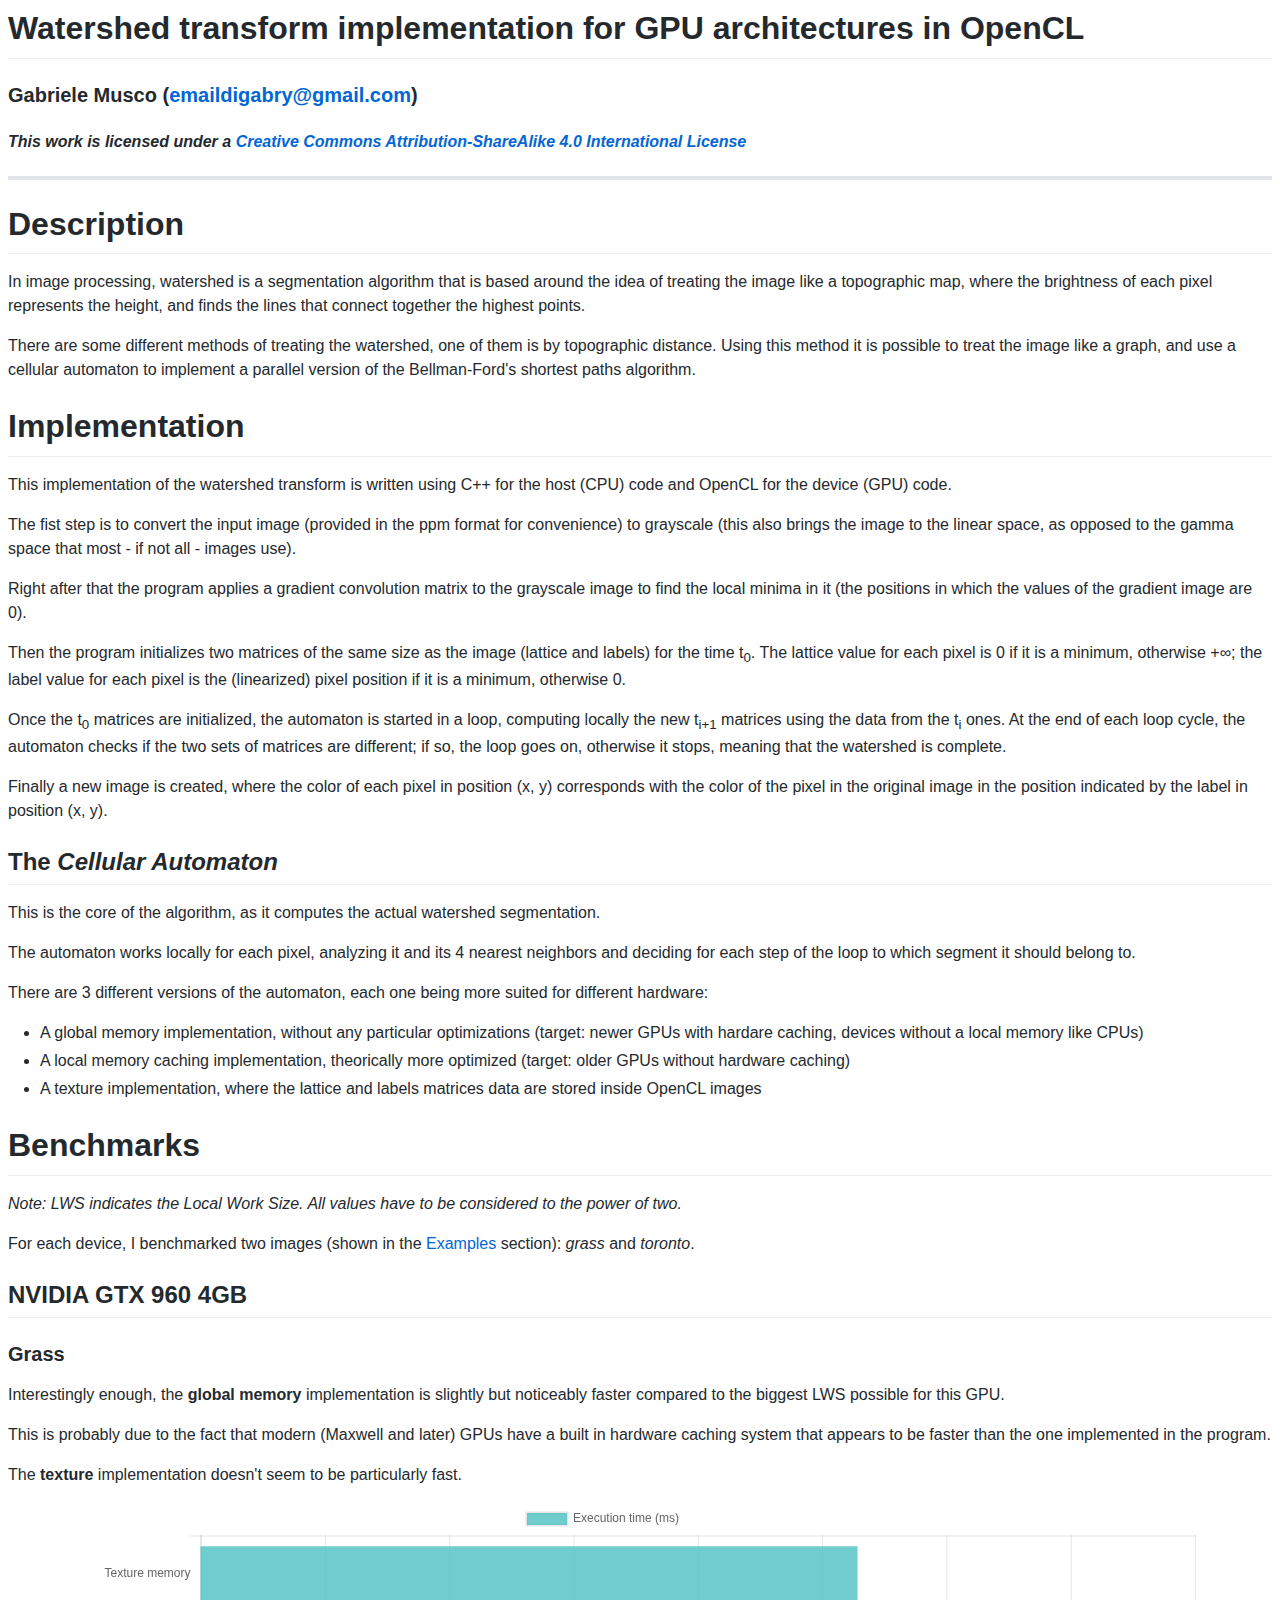
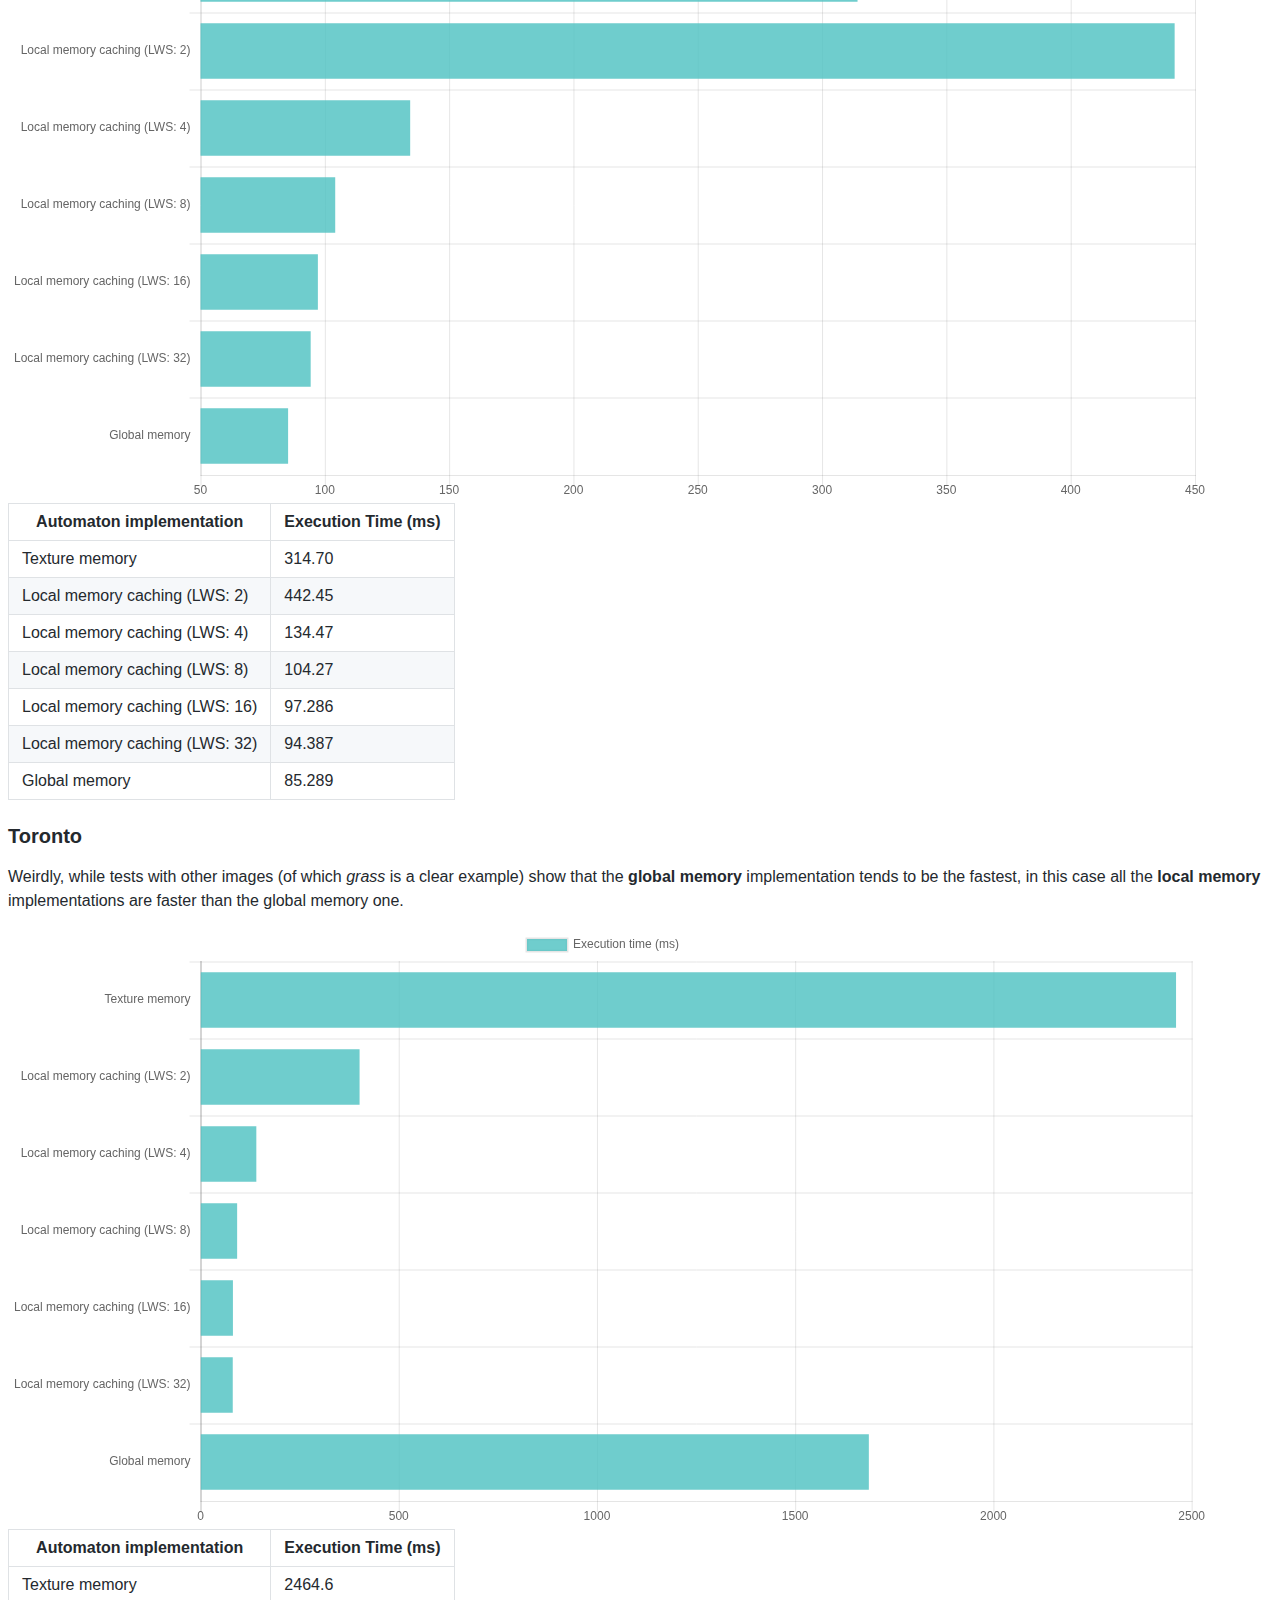
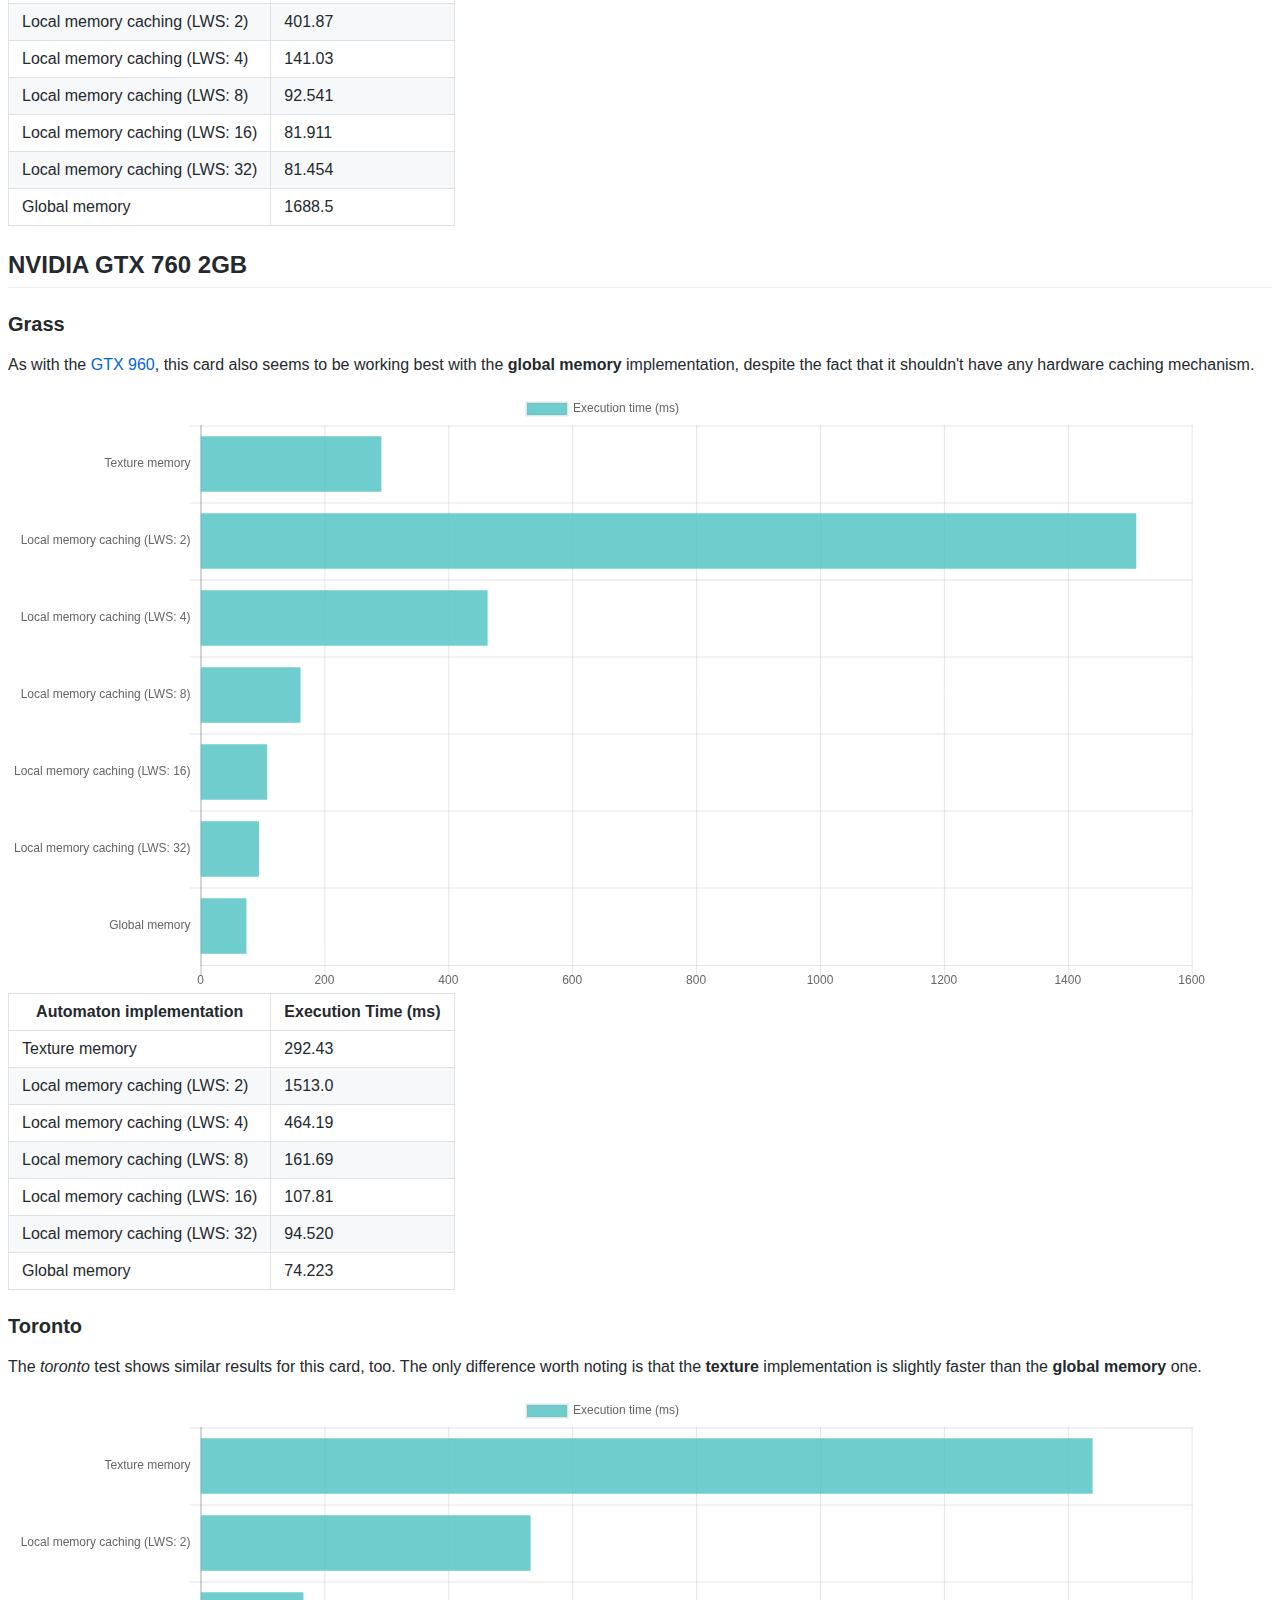
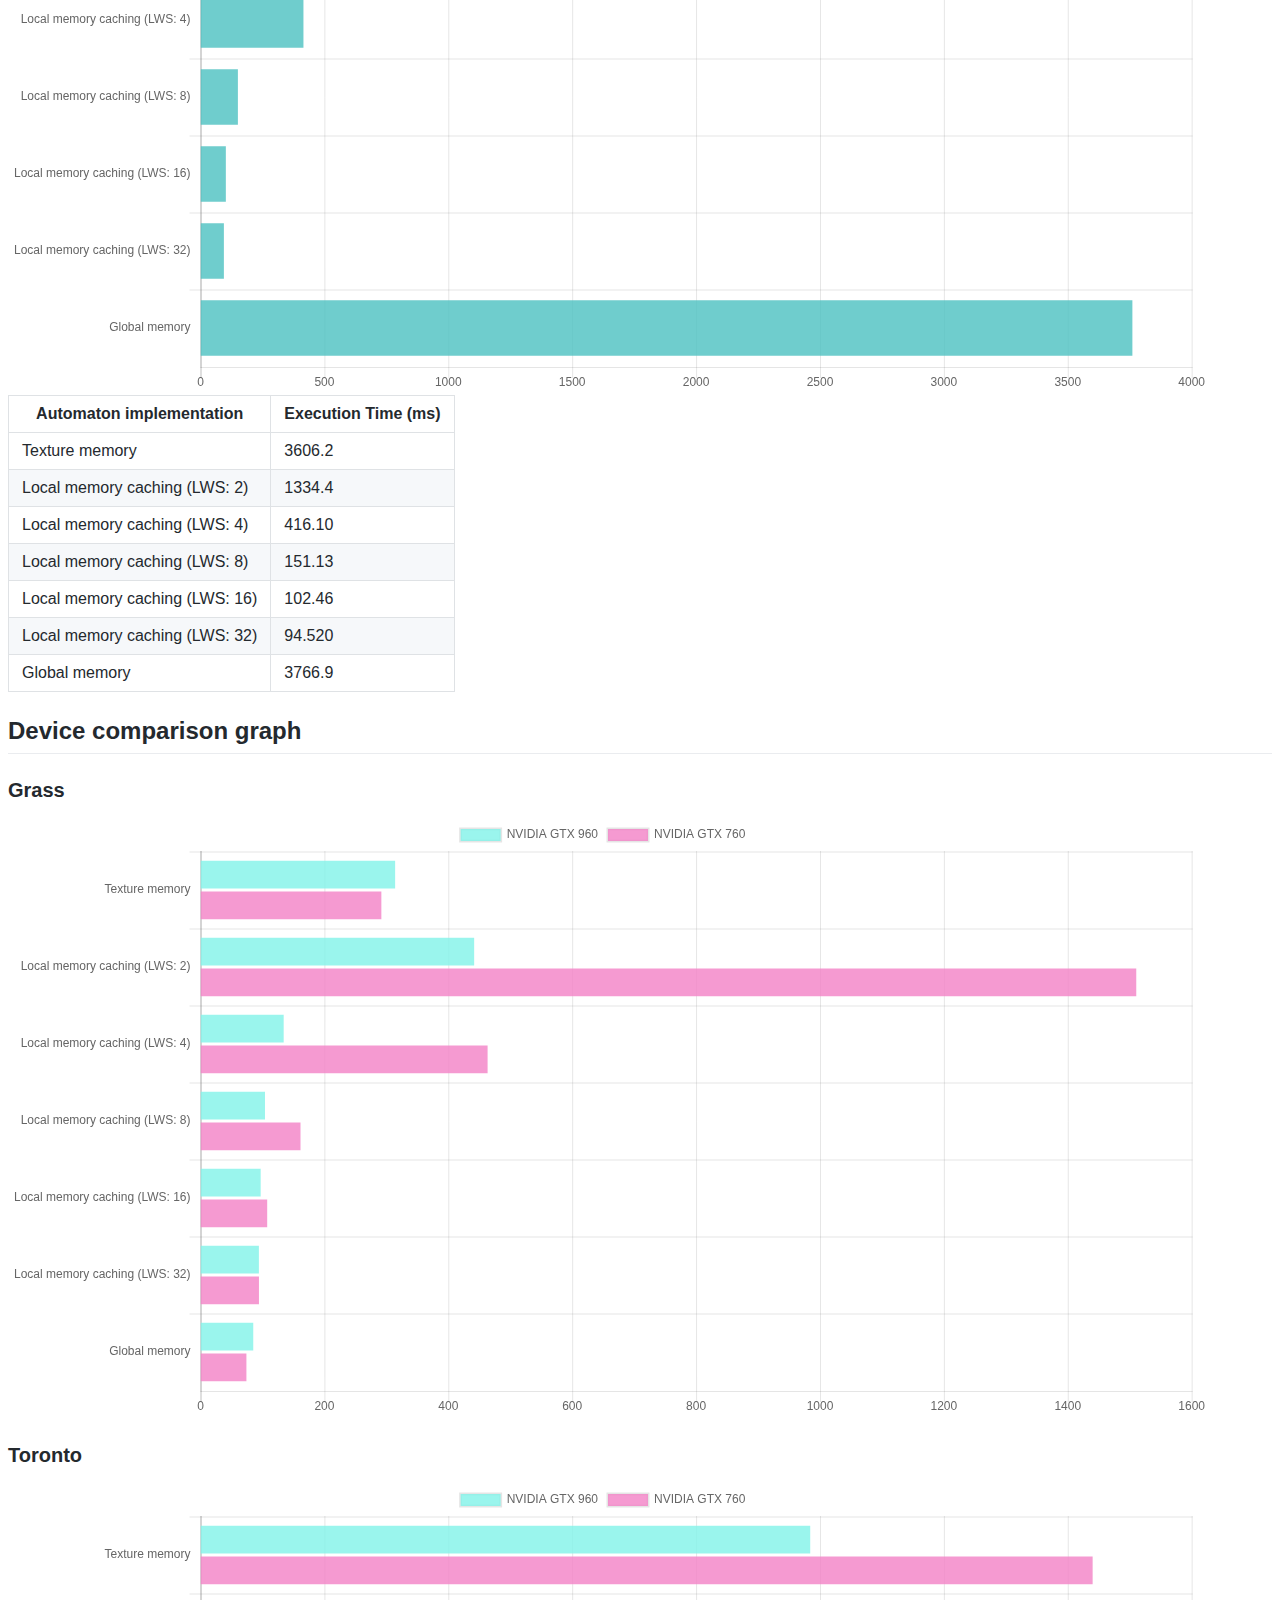
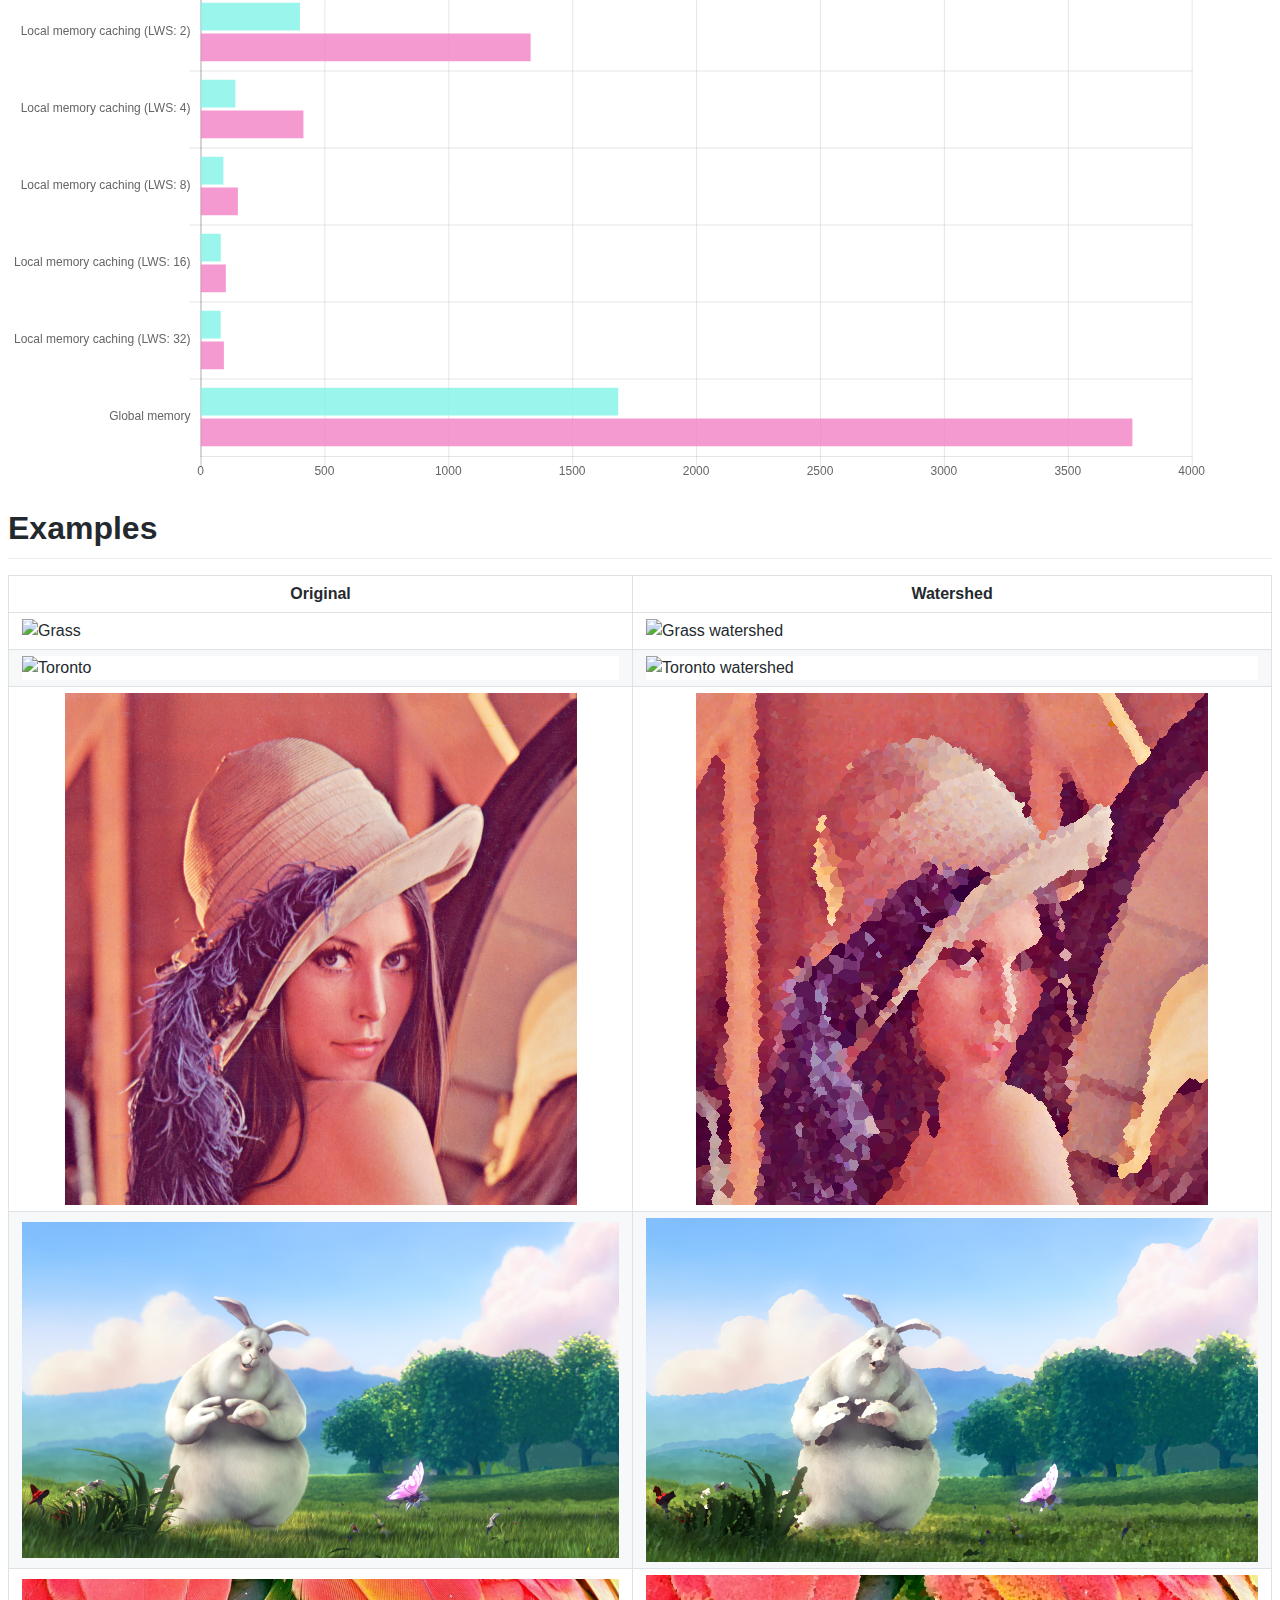
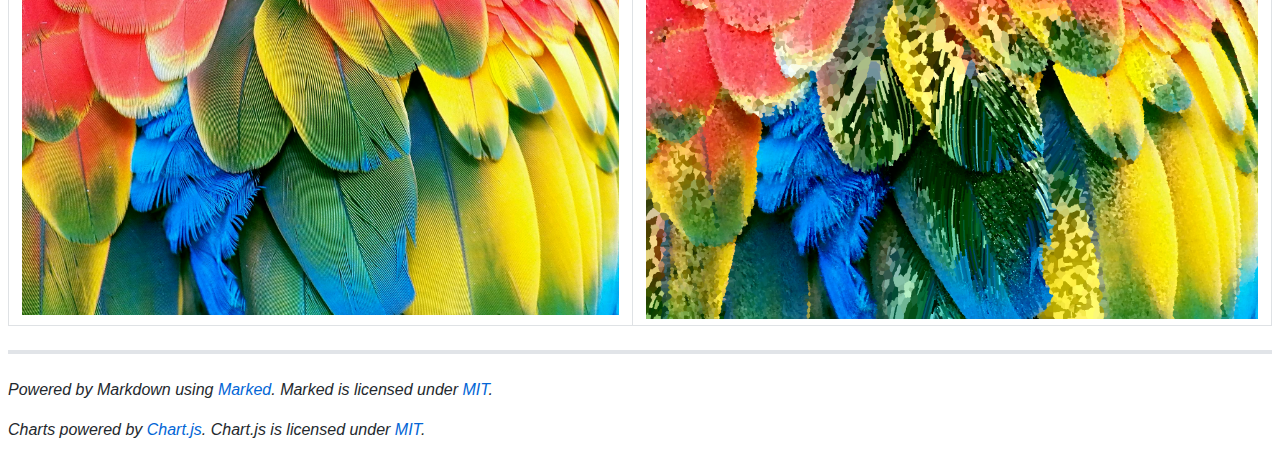
==== docs/index.html @ a318fa0e "added device comparison graph, some captions for tests" ====
<!doctype html>
<html>
    <head>
        <meta charset="utf-8"/>
        <title>Watershed transform implementation for GPU architectures in OpenCL</title>
        <meta name="viewport" content="width=device-width, initial-scale=1">
        <link rel="stylesheet" href="./github-markdown.css">

		<script src="./Chart.min.js"></script>
        <script src="./marked.min.js"></script>

		<style>
			canvas {
				max-width: 1200px;
			}

            #markdownContent img {
                display: block;
                margin: auto;
            }

            #markdownContent img:active {
                position: fixed;
                max-width: 100vw;
                max-height: 100vh;
                top: 50%;
                left: 50%;
                transform: translate(-50%, -50%);
            }
		</style>
    </head>
    <body>
        <div id="markdownContent" class="markdown-body">
# Watershed transform implementation for GPU architectures in OpenCL

### Gabriele Musco (emaildigabry@gmail.com)

#### *This work is licensed under a [Creative Commons Attribution-ShareAlike 4.0 International License](./LICENSE.txt)*

---

# Description

In image processing, watershed is a segmentation algorithm that is based around the idea of treating the image like a topographic map, where the brightness of each pixel represents the height, and finds the lines that connect together the highest points.

There are some different methods of treating the watershed, one of them is by topographic distance. Using this method it is possible to treat the image like a graph, and use a cellular automaton to implement a parallel version of the Bellman-Ford's shortest paths algorithm.

# Implementation

This implementation of the watershed transform is written using C++ for the host (CPU) code and OpenCL for the device (GPU) code.

The fist step is to convert the input image (provided in the ppm format for convenience) to grayscale (this also brings the image to the linear space, as opposed to the gamma space that most - if not all - images use).

Right after that the program applies a gradient convolution matrix to the grayscale image to find the local minima in it (the positions in which the values of the gradient image are 0).

Then the program initializes two matrices of the same size as the image (lattice and labels) for the time t<sub>0</sub>. The lattice value for each pixel is 0 if it is a minimum, otherwise +&infin;; the label value for each pixel is the (linearized) pixel position if it is a minimum, otherwise 0.

Once the t<sub>0</sub> matrices are initialized, the automaton is started in a loop, computing locally the new t<sub>i+1</sub> matrices using the data from the t<sub>i</sub> ones. At the end of each loop cycle, the automaton checks if the two sets of matrices are different; if so, the loop goes on, otherwise it stops, meaning that the watershed is complete.

Finally a new image is created, where the color of each pixel in position (x, y) corresponds with the color of the pixel in the original image in the position indicated by the label in position (x, y).

## The *Cellular Automaton*

This is the core of the algorithm, as it computes the actual watershed segmentation.

The automaton works locally for each pixel, analyzing it and its 4 nearest neighbors and deciding for each step of the loop to which segment it should belong to.

There are 3 different versions of the automaton, each one being more suited for different hardware:

- A global memory implementation, without any particular optimizations (target: newer GPUs with hardare caching, devices without a local memory like CPUs)
- A local memory caching implementation, theorically more optimized (target: older GPUs without hardware caching)
- A texture implementation, where the lattice and labels matrices data are stored inside OpenCL images

# Benchmarks

*Note: LWS indicates the Local Work Size. All values have to be considered to the power of two.*

For each device, I benchmarked two images (shown in the [Examples](#examples) section): *grass* and *toronto*.

## NVIDIA GTX 960 4GB

### Grass

Interestingly enough, the **global memory** implementation is slightly but noticeably faster compared to the biggest LWS possible for this GPU.

This is probably due to the fact that modern (Maxwell and later) GPUs have a built in hardware caching system that appears to be faster than the one implemented in the program.

The **texture** implementation doesn't seem to be particularly fast.

<canvas id="benchmark-grass-gtx-960"></canvas>

| Automaton implementation | Execution Time (ms) |
| --- | --- |
| Texture memory                 | 314.70 |
| Local memory caching (LWS: 2)  | 442.45 |
| Local memory caching (LWS: 4)  | 134.47 |
| Local memory caching (LWS: 8)  | 104.27 |
| Local memory caching (LWS: 16) | 97.286 |
| Local memory caching (LWS: 32) | 94.387 |
| Global memory                  | 85.289 |

### Toronto

Weirdly, while tests with other images (of which *grass* is a clear example) show that the **global memory** implementation tends to be the fastest, in this case all the **local memory** implementations are faster than the global memory one.

<canvas id="benchmark-toronto-gtx-960"></canvas>

| Automaton implementation | Execution Time (ms) |
| --- | --- |
| Texture memory                 | 2464.6 |
| Local memory caching (LWS: 2)  | 401.87 |
| Local memory caching (LWS: 4)  | 141.03 |
| Local memory caching (LWS: 8)  | 92.541 |
| Local memory caching (LWS: 16) | 81.911 |
| Local memory caching (LWS: 32) | 81.454 |
| Global memory                  | 1688.5 |

## NVIDIA GTX 760 2GB

### Grass

As with the [GTX 960](#nvidia-gtx-960-4gb), this card also seems to be working best with the **global memory** implementation, despite the fact that it shouldn't have any hardware caching mechanism.

<canvas id="benchmark-grass-gtx-760"></canvas>

| Automaton implementation | Execution Time (ms) |
| --- | --- |
| Texture memory                 | 292.43 |
| Local memory caching (LWS: 2)  | 1513.0 |
| Local memory caching (LWS: 4)  | 464.19 |
| Local memory caching (LWS: 8)  | 161.69 |
| Local memory caching (LWS: 16) | 107.81 |
| Local memory caching (LWS: 32) | 94.520 |
| Global memory                  | 74.223 |

### Toronto

The *toronto* test shows similar results for this card, too. The only difference worth noting is that the **texture** implementation is slightly faster than the **global memory** one.

<canvas id="benchmark-toronto-gtx-760"></canvas>

| Automaton implementation | Execution Time (ms) |
| --- | --- |
| Texture memory                 | 3606.2 |
| Local memory caching (LWS: 2)  | 1334.4 |
| Local memory caching (LWS: 4)  | 416.10 |
| Local memory caching (LWS: 8)  | 151.13 |
| Local memory caching (LWS: 16) | 102.46 |
| Local memory caching (LWS: 32) | 94.520 |
| Global memory                  | 3766.9 |


## Device comparison graph

### Grass

<canvas id="benchmark-all-grass"></canvas>

### Toronto

<canvas id="benchmark-all-toronto"></canvas>

# Examples

| Original | Watershed |
| --- | --- |
| ![Grass](./img/grass.png) | ![Grass watershed](./img/grasswatershed.png) |
| ![Toronto](./img/toronto.png) | ![Toronto watershed](./img/torontowatershed.png) |
| ![Lenna](./img/lenna.png) | ![Lenna watershed](./img/lennawatershed.png) |
| ![Bunny](./img/bbb.png) | ![Bunny watershed](./img/bbbwatershed.png) |
| ![Parrot feathers](./img/parrotfeathers.png) | ![Parrot feathers](./img/parrotfeatherswatershed.png) |

---

*Powered by Markdown using [Marked](https://marked.js.org/). Marked is licensed under [MIT](./marked_LICENSE.md.txt).*

*Charts powered by [Chart.js](https://www.chartjs.org/). Chart.js is licensed under [MIT](./Chartjs_LICENSE.txt).*

        </div>
        <script>
document.getElementById('markdownContent').innerHTML = marked(
    document.getElementById('markdownContent').innerHTML,
    {"sanitize": false}
);

var maincolor = "rgba(75, 192, 192, 0.8)";
var bordermaincolor = "rgba(75, 100, 75, 1)";
var benchlabels = [
    "Texture memory",
    "Local memory caching (LWS: 2)",
    "Local memory caching (LWS: 4)",
    "Local memory caching (LWS: 8)",
    "Local memory caching (LWS: 16)",
    "Local memory caching (LWS: 32)",
    "Global memory"
];
var exectimelabel = "Execution time (ms)";

var multicolor = [
    "rgba(129, 243, 232, 0.8)",
    "rgba(243, 129, 198, 0.8)",
    "rgba(243, 175, 129, 0.8)"
];

var multicolorborder = [
    "rgba(44, 155, 144, 1)",
    "rgba(155, 44, 111, 1)",
    "rgba(155, 88, 44, 1)"
];

var numdevices = 2;

var bench_data = [
    [
        {
            'device': 'NVIDIA GTX 960',
            'bench': 'grass',
            'canvas': 'benchmark-grass-gtx-960',
            'data': [
                314.7,
                442.45,
                134.47,
                104.27,
                97.286,
                94.387,
                85.289
            ]
        },
        {
            'device': 'NVIDIA GTX 760',
            'bench': 'grass',
            'canvas': 'benchmark-grass-gtx-760',
            'data': [
                292.43,
                1513.0,
                464.19,
                161.69,
                107.81,
                94.520,
                74.223
            ]
        }
    ],
    [
        {
            'device': 'NVIDIA GTX 960',
            'bench': 'toronto',
            'canvas': 'benchmark-toronto-gtx-960',
            'data': [
                2464.6,
                401.87,
                141.03,
                92.541,
                81.911,
                81.454,
                1688.5
            ]
        },
        {
            'device': 'NVIDIA GTX 760',
            'bench': 'toronto',
            'canvas': 'benchmark-toronto-gtx-760',
            'data': [
                3606.2,
                1334.4,
                416.10,
                151.13,
                102.46,
                94.520,
                3766.9
            ]
        }
    ]
];

var canvas_data_dict = bench_data[0].concat(bench_data[1]);

canvas_data_dict.map(i => {
    new Chart(document.getElementById(i.canvas).getContext('2d'), {
    	"type": "horizontalBar",
    	"data": {
    		"labels": benchlabels,
    		"datasets": [{
    			"label": exectimelabel,
    			"data": i.data,
    			"backgroundColor": maincolor
    		}]
    	}
    });
});

bench_data.map(group => {
    new Chart(document.getElementById(`benchmark-all-${group[0].bench}`).getContext('2d'), {
        "type": "horizontalBar",
        "data": {
            "labels": benchlabels,
            "datasets": group.map((i, index) => {
                console.log(i);
                return {
                    "label": i.device,
                    "data": i.data,
                    "backgroundColor": multicolor[index%numdevices]
                };
            })
        }
    });
});

        </script>
    </body>
</html>
---- docs/github-markdown.css ----
@font-face {
  font-family: octicons-link;
  src: url([data-uri]) format('woff');
}

.markdown-body {
  -ms-text-size-adjust: 100%;
  -webkit-text-size-adjust: 100%;
  line-height: 1.5;
  color: #24292e;
  font-family: -apple-system, BlinkMacSystemFont, "Segoe UI", Helvetica, Arial, sans-serif, "Apple Color Emoji", "Segoe UI Emoji", "Segoe UI Symbol";
  font-size: 16px;
  line-height: 1.5;
  word-wrap: break-word;
}

.markdown-body .pl-c {
  color: #6a737d;
}

.markdown-body .pl-c1,
.markdown-body .pl-s .pl-v {
  color: #005cc5;
}

.markdown-body .pl-e,
.markdown-body .pl-en {
  color: #6f42c1;
}

.markdown-body .pl-smi,
.markdown-body .pl-s .pl-s1 {
  color: #24292e;
}

.markdown-body .pl-ent {
  color: #22863a;
}

.markdown-body .pl-k {
  color: #d73a49;
}

.markdown-body .pl-s,
.markdown-body .pl-pds,
.markdown-body .pl-s .pl-pse .pl-s1,
.markdown-body .pl-sr,
.markdown-body .pl-sr .pl-cce,
.markdown-body .pl-sr .pl-sre,
.markdown-body .pl-sr .pl-sra {
  color: #032f62;
}

.markdown-body .pl-v,
.markdown-body .pl-smw {
  color: #e36209;
}

.markdown-body .pl-bu {
  color: #b31d28;
}

.markdown-body .pl-ii {
  color: #fafbfc;
  background-color: #b31d28;
}

.markdown-body .pl-c2 {
  color: #fafbfc;
  background-color: #d73a49;
}

.markdown-body .pl-c2::before {
  content: "^M";
}

.markdown-body .pl-sr .pl-cce {
  font-weight: bold;
  color: #22863a;
}

.markdown-body .pl-ml {
  color: #735c0f;
}

.markdown-body .pl-mh,
.markdown-body .pl-mh .pl-en,
.markdown-body .pl-ms {
  font-weight: bold;
  color: #005cc5;
}

.markdown-body .pl-mi {
  font-style: italic;
  color: #24292e;
}

.markdown-body .pl-mb {
  font-weight: bold;
  color: #24292e;
}

.markdown-body .pl-md {
  color: #b31d28;
  background-color: #ffeef0;
}

.markdown-body .pl-mi1 {
  color: #22863a;
  background-color: #f0fff4;
}

.markdown-body .pl-mc {
  color: #e36209;
  background-color: #ffebda;
}

.markdown-body .pl-mi2 {
  color: #f6f8fa;
  background-color: #005cc5;
}

.markdown-body .pl-mdr {
  font-weight: bold;
  color: #6f42c1;
}

.markdown-body .pl-ba {
  color: #586069;
}

.markdown-body .pl-sg {
  color: #959da5;
}

.markdown-body .pl-corl {
  text-decoration: underline;
  color: #032f62;
}

.markdown-body .octicon {
  display: inline-block;
  vertical-align: text-top;
  fill: currentColor;
}

.markdown-body a {
  background-color: transparent;
}

.markdown-body a:active,
.markdown-body a:hover {
  outline-width: 0;
}

.markdown-body strong {
  font-weight: inherit;
}

.markdown-body strong {
  font-weight: bolder;
}

.markdown-body h1 {
  font-size: 2em;
  margin: 0.67em 0;
}

.markdown-body img {
  border-style: none;
}

.markdown-body code,
.markdown-body kbd,
.markdown-body pre {
  font-family: monospace, monospace;
  font-size: 1em;
}

.markdown-body hr {
  box-sizing: content-box;
  height: 0;
  overflow: visible;
}

.markdown-body input {
  font: inherit;
  margin: 0;
}

.markdown-body input {
  overflow: visible;
}

.markdown-body [type="checkbox"] {
  box-sizing: border-box;
  padding: 0;
}

.markdown-body * {
  box-sizing: border-box;
}

.markdown-body input {
  font-family: inherit;
  font-size: inherit;
  line-height: inherit;
}

.markdown-body a {
  color: #0366d6;
  text-decoration: none;
}

.markdown-body a:hover {
  text-decoration: underline;
}

.markdown-body strong {
  font-weight: 600;
}

.markdown-body hr {
  height: 0;
  margin: 15px 0;
  overflow: hidden;
  background: transparent;
  border: 0;
  border-bottom: 1px solid #dfe2e5;
}

.markdown-body hr::before {
  display: table;
  content: "";
}

.markdown-body hr::after {
  display: table;
  clear: both;
  content: "";
}

.markdown-body table {
  border-spacing: 0;
  border-collapse: collapse;
}

.markdown-body td,
.markdown-body th {
  padding: 0;
}

.markdown-body h1,
.markdown-body h2,
.markdown-body h3,
.markdown-body h4,
.markdown-body h5,
.markdown-body h6 {
  margin-top: 0;
  margin-bottom: 0;
}

.markdown-body h1 {
  font-size: 32px;
  font-weight: 600;
}

.markdown-body h2 {
  font-size: 24px;
  font-weight: 600;
}

.markdown-body h3 {
  font-size: 20px;
  font-weight: 600;
}

.markdown-body h4 {
  font-size: 16px;
  font-weight: 600;
}

.markdown-body h5 {
  font-size: 14px;
  font-weight: 600;
}

.markdown-body h6 {
  font-size: 12px;
  font-weight: 600;
}

.markdown-body p {
  margin-top: 0;
  margin-bottom: 10px;
}

.markdown-body blockquote {
  margin: 0;
}

.markdown-body ul,
.markdown-body ol {
  padding-left: 0;
  margin-top: 0;
  margin-bottom: 0;
}

.markdown-body ol ol,
.markdown-body ul ol {
  list-style-type: lower-roman;
}

.markdown-body ul ul ol,
.markdown-body ul ol ol,
.markdown-body ol ul ol,
.markdown-body ol ol ol {
  list-style-type: lower-alpha;
}

.markdown-body dd {
  margin-left: 0;
}

.markdown-body code {
  font-family: "SFMono-Regular", Consolas, "Liberation Mono", Menlo, Courier, monospace;
  font-size: 12px;
}

.markdown-body pre {
  margin-top: 0;
  margin-bottom: 0;
  font-family: "SFMono-Regular", Consolas, "Liberation Mono", Menlo, Courier, monospace;
  font-size: 12px;
}

.markdown-body .octicon {
  vertical-align: text-bottom;
}

.markdown-body .pl-0 {
  padding-left: 0 !important;
}

.markdown-body .pl-1 {
  padding-left: 4px !important;
}

.markdown-body .pl-2 {
  padding-left: 8px !important;
}

.markdown-body .pl-3 {
  padding-left: 16px !important;
}

.markdown-body .pl-4 {
  padding-left: 24px !important;
}

.markdown-body .pl-5 {
  padding-left: 32px !important;
}

.markdown-body .pl-6 {
  padding-left: 40px !important;
}

.markdown-body::before {
  display: table;
  content: "";
}

.markdown-body::after {
  display: table;
  clear: both;
  content: "";
}

.markdown-body>*:first-child {
  margin-top: 0 !important;
}

.markdown-body>*:last-child {
  margin-bottom: 0 !important;
}

.markdown-body a:not([href]) {
  color: inherit;
  text-decoration: none;
}

.markdown-body .anchor {
  float: left;
  padding-right: 4px;
  margin-left: -20px;
  line-height: 1;
}

.markdown-body .anchor:focus {
  outline: none;
}

.markdown-body p,
.markdown-body blockquote,
.markdown-body ul,
.markdown-body ol,
.markdown-body dl,
.markdown-body table,
.markdown-body pre {
  margin-top: 0;
  margin-bottom: 16px;
}

.markdown-body hr {
  height: 0.25em;
  padding: 0;
  margin: 24px 0;
  background-color: #e1e4e8;
  border: 0;
}

.markdown-body blockquote {
  padding: 0 1em;
  color: #6a737d;
  border-left: 0.25em solid #dfe2e5;
}

.markdown-body blockquote>:first-child {
  margin-top: 0;
}

.markdown-body blockquote>:last-child {
  margin-bottom: 0;
}

.markdown-body kbd {
  display: inline-block;
  padding: 3px 5px;
  font-size: 11px;
  line-height: 10px;
  color: #444d56;
  vertical-align: middle;
  background-color: #fafbfc;
  border: solid 1px #c6cbd1;
  border-bottom-color: #959da5;
  border-radius: 3px;
  box-shadow: inset 0 -1px 0 #959da5;
}

.markdown-body h1,
.markdown-body h2,
.markdown-body h3,
.markdown-body h4,
.markdown-body h5,
.markdown-body h6 {
  margin-top: 24px;
  margin-bottom: 16px;
  font-weight: 600;
  line-height: 1.25;
}

.markdown-body h1 .octicon-link,
.markdown-body h2 .octicon-link,
.markdown-body h3 .octicon-link,
.markdown-body h4 .octicon-link,
.markdown-body h5 .octicon-link,
.markdown-body h6 .octicon-link {
  color: #1b1f23;
  vertical-align: middle;
  visibility: hidden;
}

.markdown-body h1:hover .anchor,
.markdown-body h2:hover .anchor,
.markdown-body h3:hover .anchor,
.markdown-body h4:hover .anchor,
.markdown-body h5:hover .anchor,
.markdown-body h6:hover .anchor {
  text-decoration: none;
}

.markdown-body h1:hover .anchor .octicon-link,
.markdown-body h2:hover .anchor .octicon-link,
.markdown-body h3:hover .anchor .octicon-link,
.markdown-body h4:hover .anchor .octicon-link,
.markdown-body h5:hover .anchor .octicon-link,
.markdown-body h6:hover .anchor .octicon-link {
  visibility: visible;
}

.markdown-body h1 {
  padding-bottom: 0.3em;
  font-size: 2em;
  border-bottom: 1px solid #eaecef;
}

.markdown-body h2 {
  padding-bottom: 0.3em;
  font-size: 1.5em;
  border-bottom: 1px solid #eaecef;
}

.markdown-body h3 {
  font-size: 1.25em;
}

.markdown-body h4 {
  font-size: 1em;
}

.markdown-body h5 {
  font-size: 0.875em;
}

.markdown-body h6 {
  font-size: 0.85em;
  color: #6a737d;
}

.markdown-body ul,
.markdown-body ol {
  padding-left: 2em;
}

.markdown-body ul ul,
.markdown-body ul ol,
.markdown-body ol ol,
.markdown-body ol ul {
  margin-top: 0;
  margin-bottom: 0;
}

.markdown-body li {
  word-wrap: break-all;
}

.markdown-body li>p {
  margin-top: 16px;
}

.markdown-body li+li {
  margin-top: 0.25em;
}

.markdown-body dl {
  padding: 0;
}

.markdown-body dl dt {
  padding: 0;
  margin-top: 16px;
  font-size: 1em;
  font-style: italic;
  font-weight: 600;
}

.markdown-body dl dd {
  padding: 0 16px;
  margin-bottom: 16px;
}

.markdown-body table {
  display: block;
  width: 100%;
  overflow: auto;
}

.markdown-body table th {
  font-weight: 600;
}

.markdown-body table th,
.markdown-body table td {
  padding: 6px 13px;
  border: 1px solid #dfe2e5;
}

.markdown-body table tr {
  background-color: #fff;
  border-top: 1px solid #c6cbd1;
}

.markdown-body table tr:nth-child(2n) {
  background-color: #f6f8fa;
}

.markdown-body img {
  max-width: 100%;
  box-sizing: content-box;
  background-color: #fff;
}

.markdown-body img[align=right] {
  padding-left: 20px;
}

.markdown-body img[align=left] {
  padding-right: 20px;
}

.markdown-body code {
  padding: 0.2em 0.4em;
  margin: 0;
  font-size: 85%;
  background-color: rgba(27,31,35,0.05);
  border-radius: 3px;
}

.markdown-body pre {
  word-wrap: normal;
}

.markdown-body pre>code {
  padding: 0;
  margin: 0;
  font-size: 100%;
  word-break: normal;
  white-space: pre;
  background: transparent;
  border: 0;
}

.markdown-body .highlight {
  margin-bottom: 16px;
}

.markdown-body .highlight pre {
  margin-bottom: 0;
  word-break: normal;
}

.markdown-body .highlight pre,
.markdown-body pre {
  padding: 16px;
  overflow: auto;
  font-size: 85%;
  line-height: 1.45;
  background-color: #f6f8fa;
  border-radius: 3px;
}

.markdown-body pre code {
  display: inline;
  max-width: auto;
  padding: 0;
  margin: 0;
  overflow: visible;
  line-height: inherit;
  word-wrap: normal;
  background-color: transparent;
  border: 0;
}

.markdown-body .full-commit .btn-outline:not(:disabled):hover {
  color: #005cc5;
  border-color: #005cc5;
}

.markdown-body kbd {
  display: inline-block;
  padding: 3px 5px;
  font: 11px "SFMono-Regular", Consolas, "Liberation Mono", Menlo, Courier, monospace;
  line-height: 10px;
  color: #444d56;
  vertical-align: middle;
  background-color: #fafbfc;
  border: solid 1px #d1d5da;
  border-bottom-color: #c6cbd1;
  border-radius: 3px;
  box-shadow: inset 0 -1px 0 #c6cbd1;
}

.markdown-body :checked+.radio-label {
  position: relative;
  z-index: 1;
  border-color: #0366d6;
}

.markdown-body .task-list-item {
  list-style-type: none;
}

.markdown-body .task-list-item+.task-list-item {
  margin-top: 3px;
}

.markdown-body .task-list-item input {
  margin: 0 0.2em 0.25em -1.6em;
  vertical-align: middle;
}

.markdown-body hr {
  border-bottom-color: #eee;
}
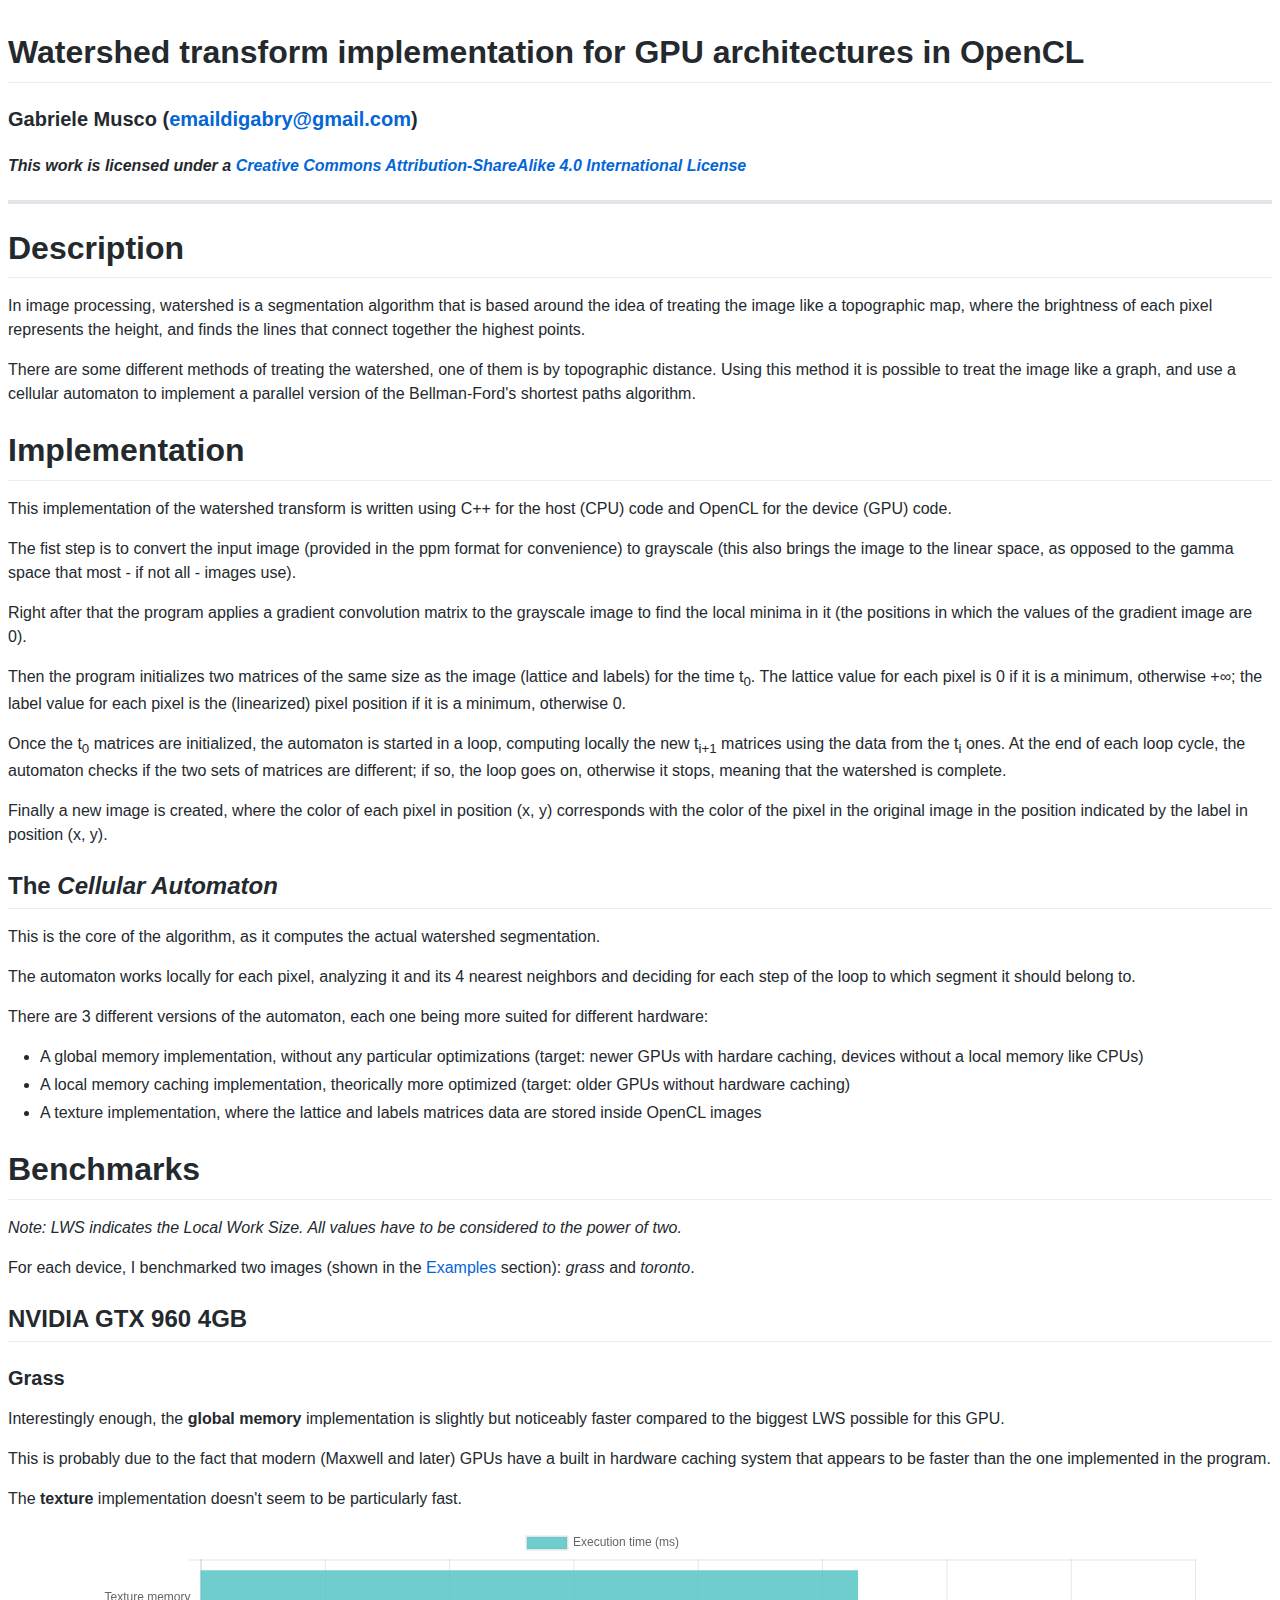
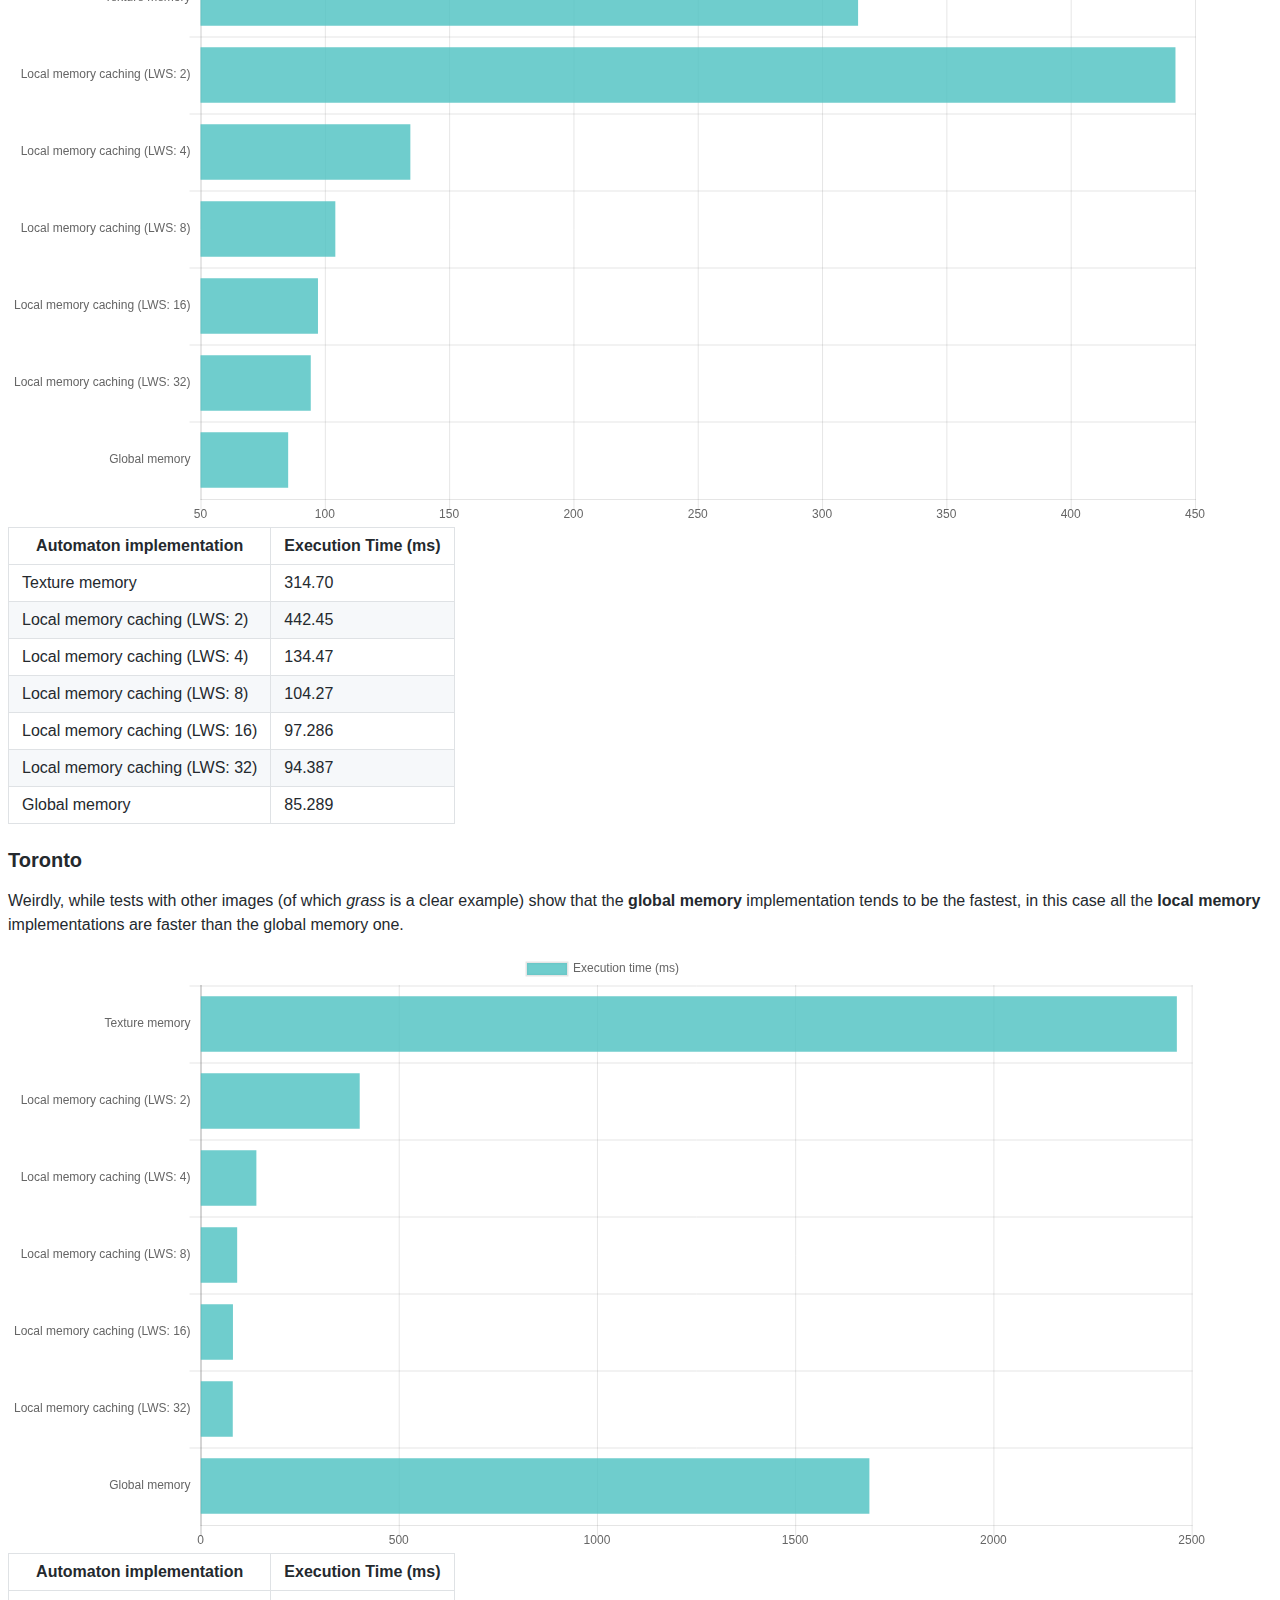
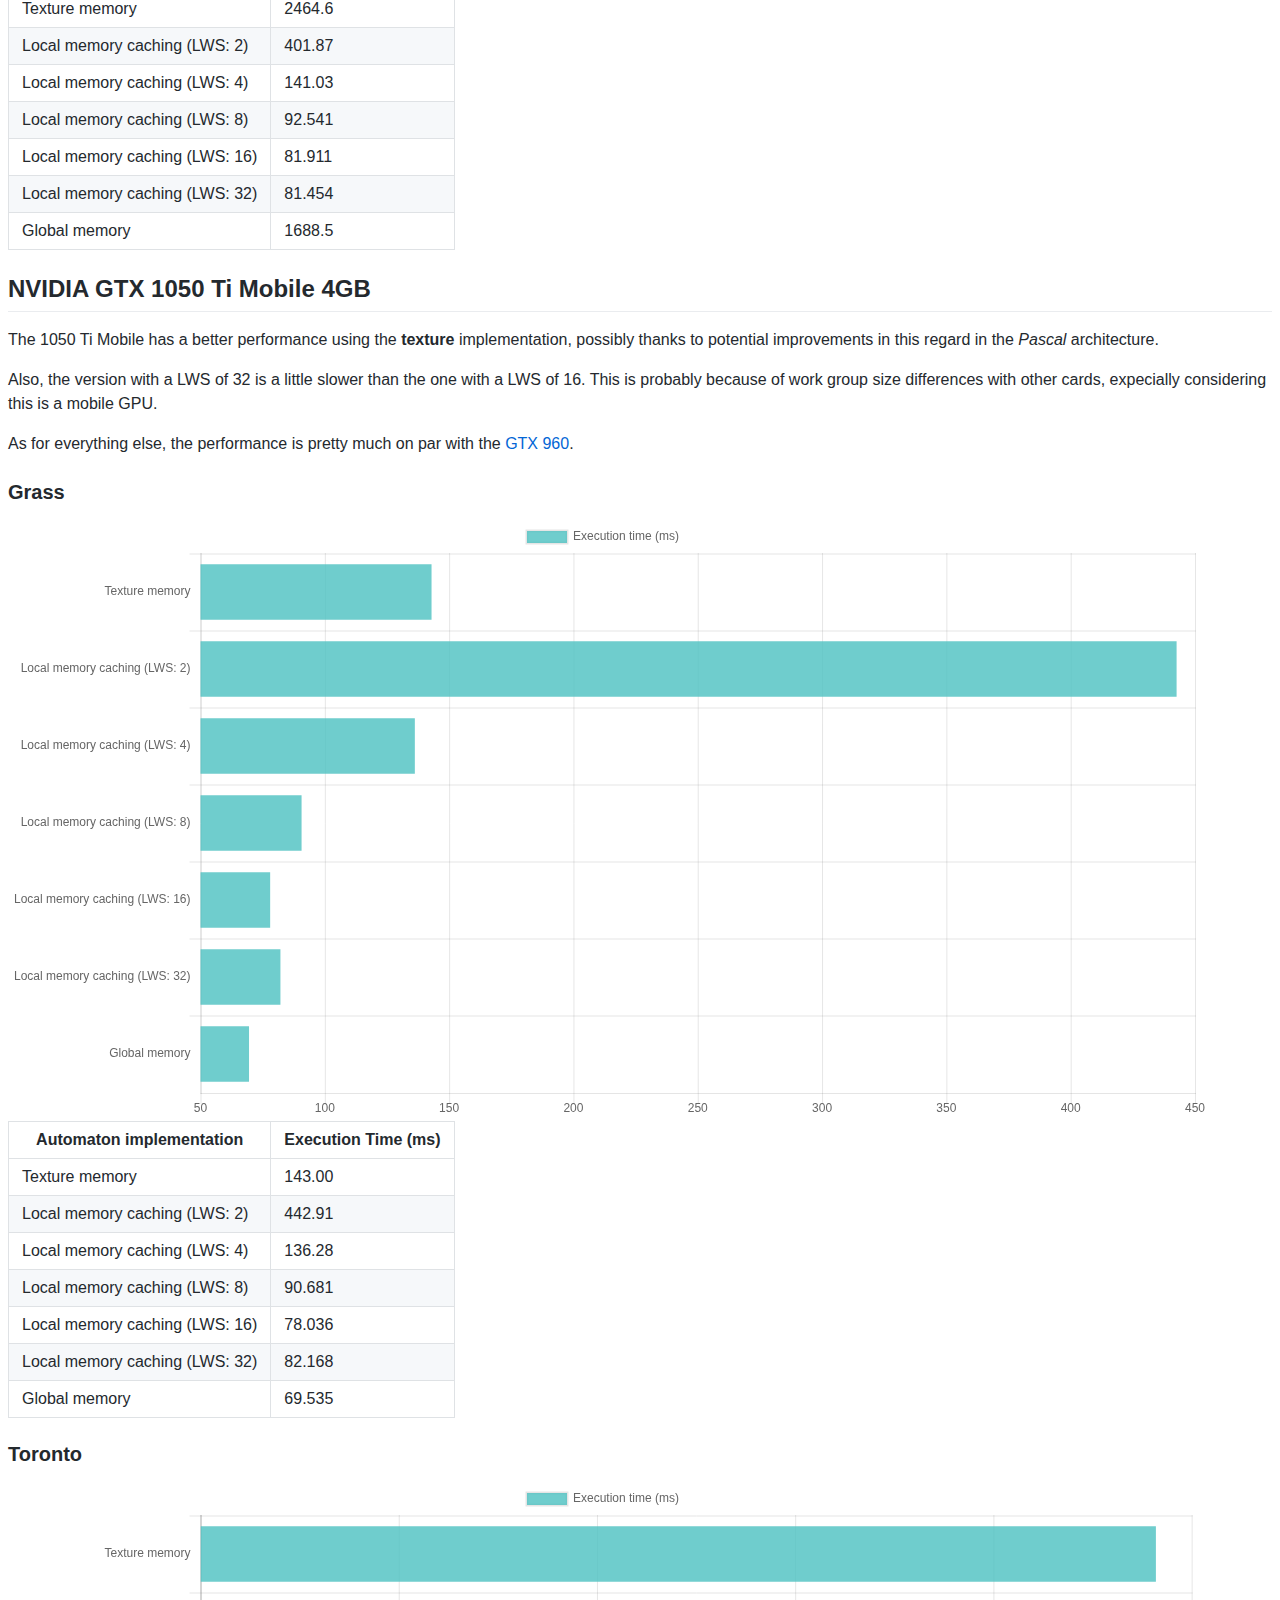
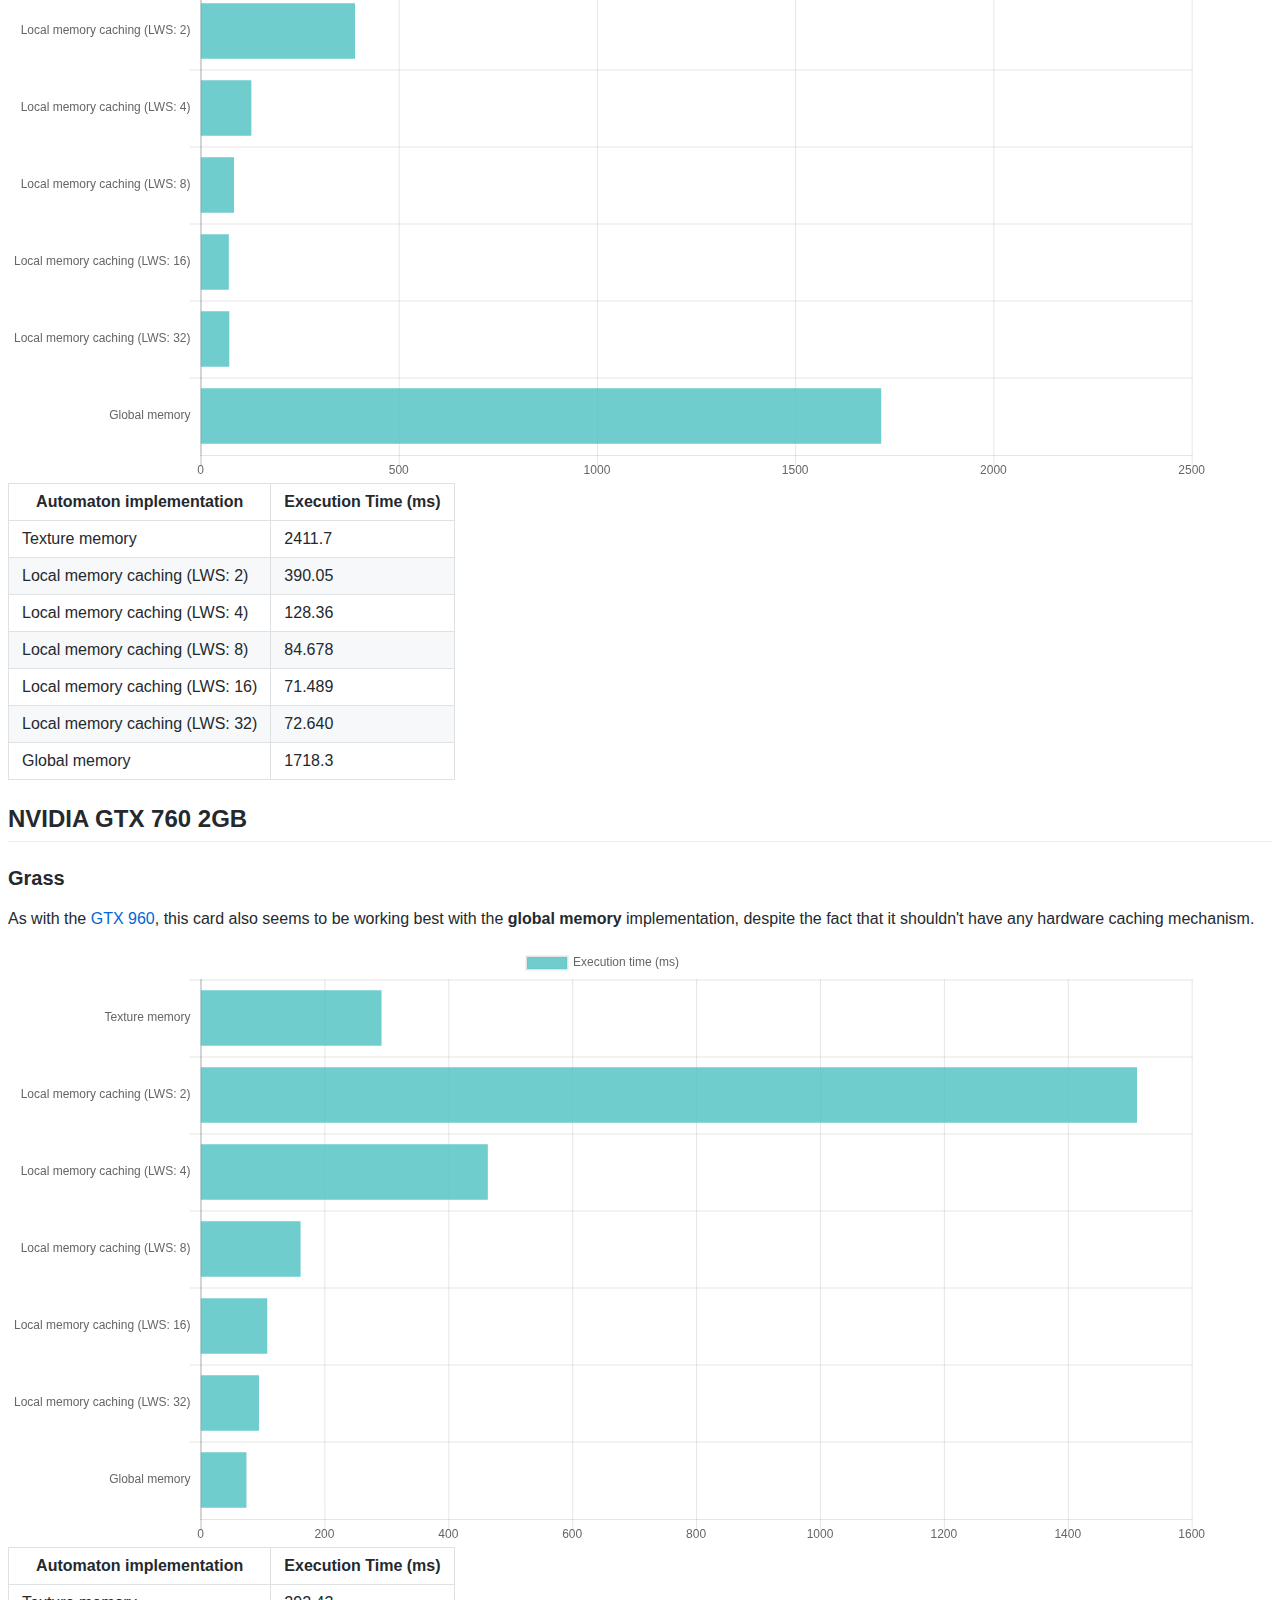
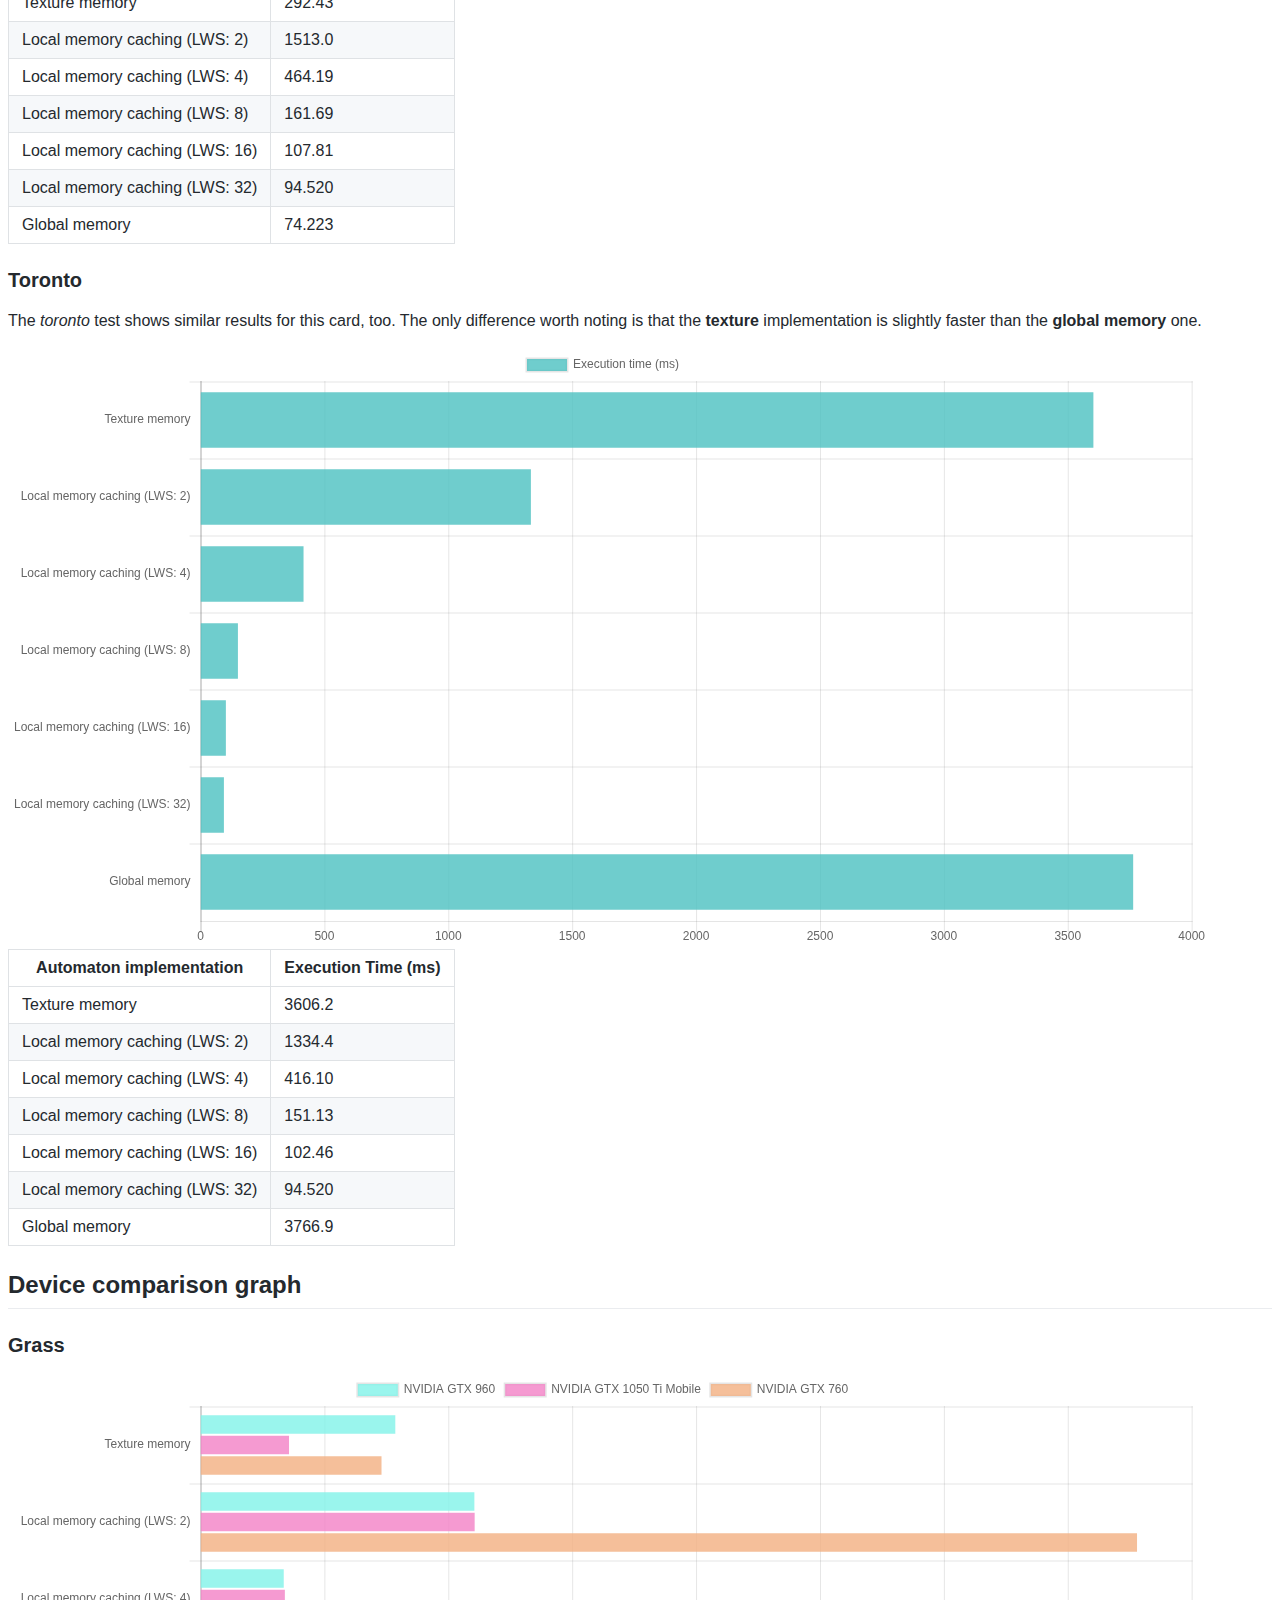
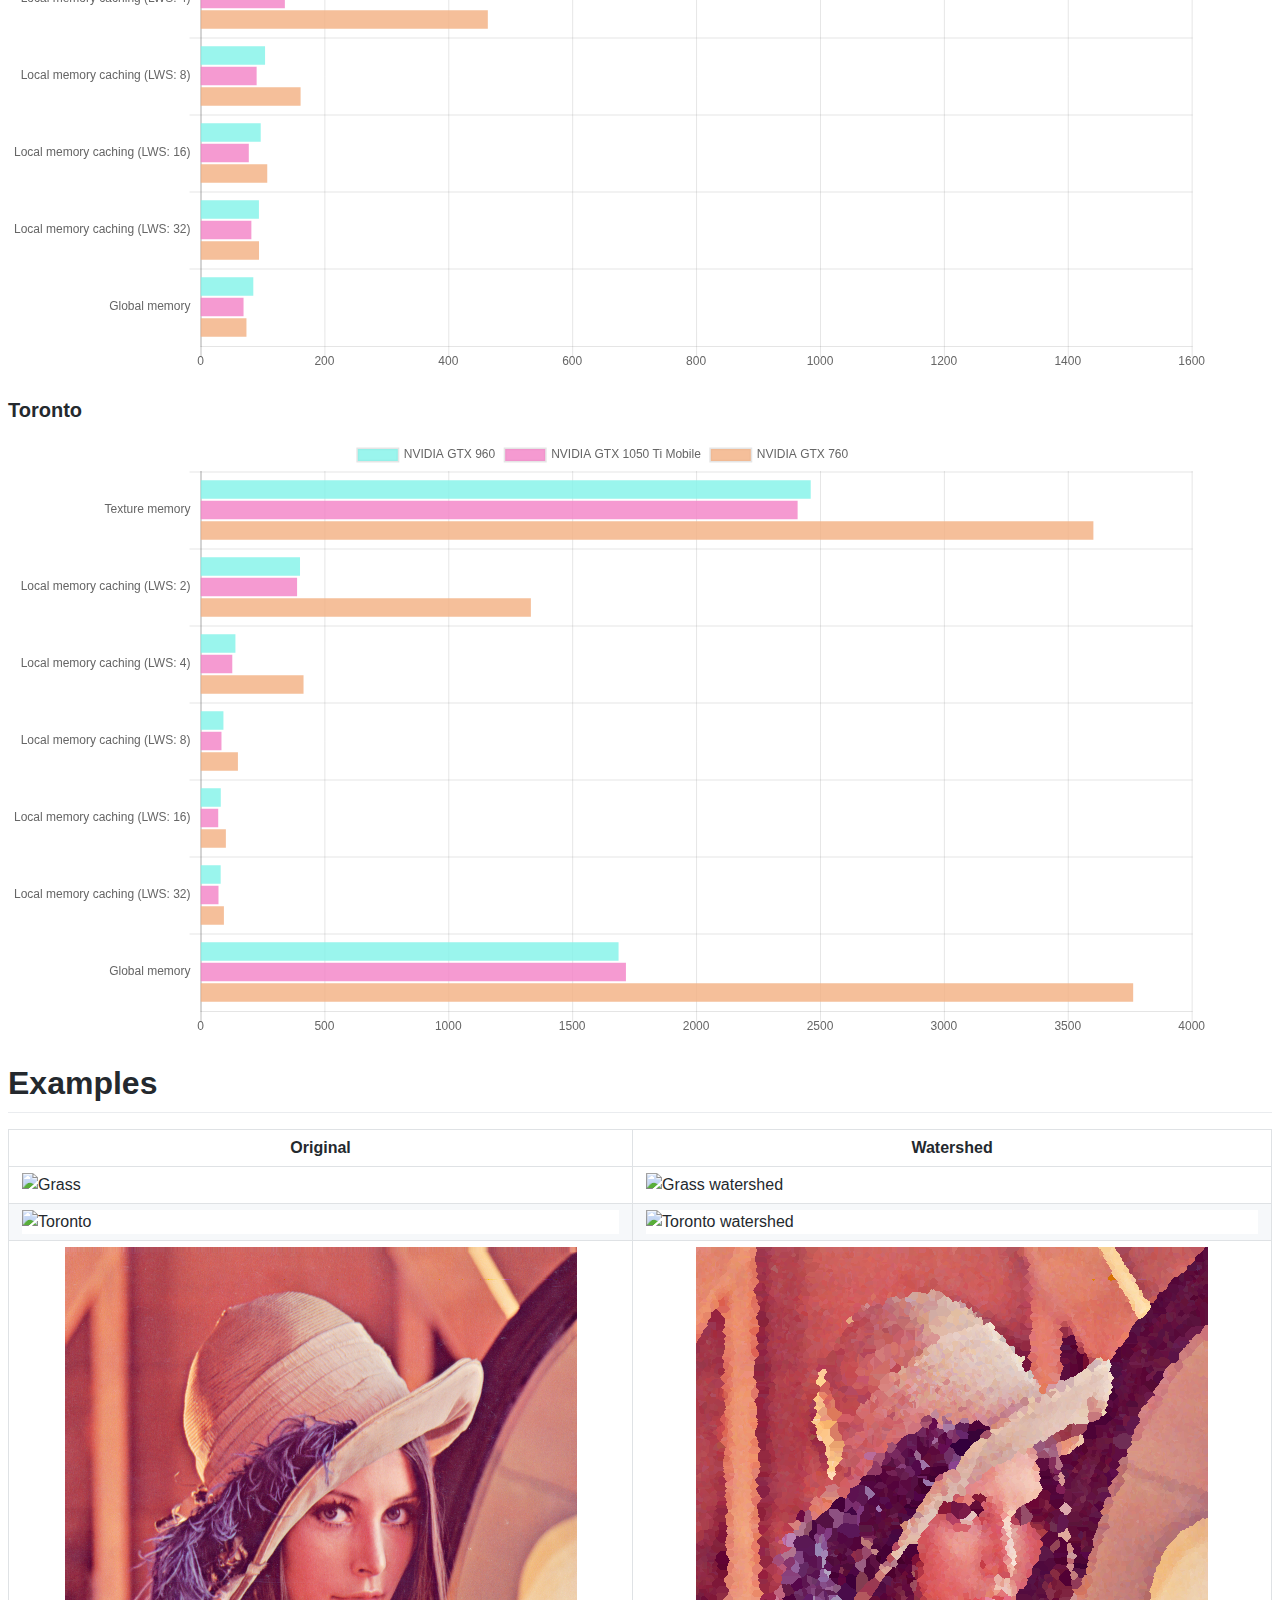
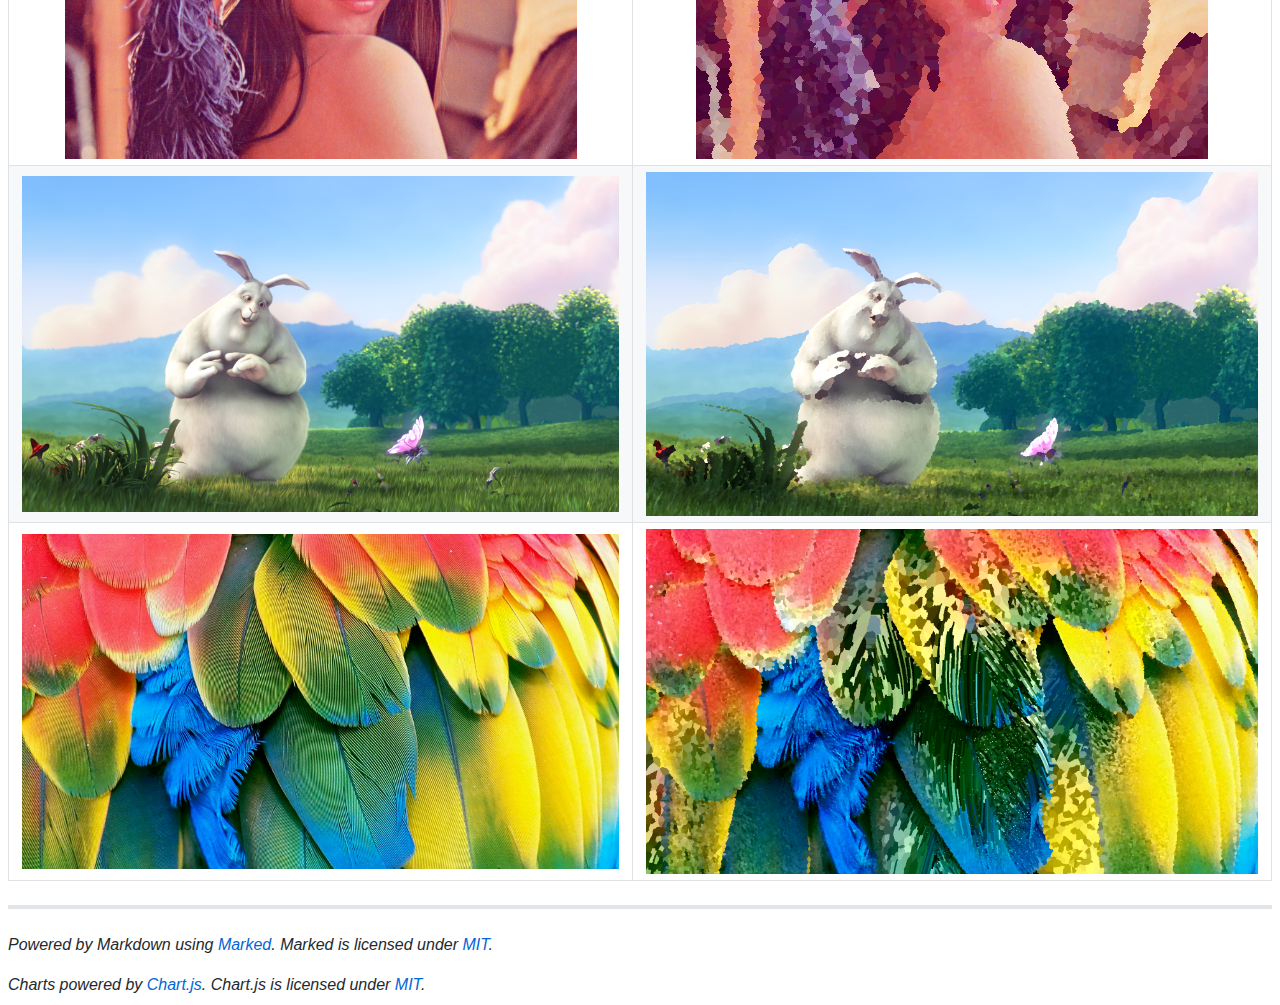
==== commit ddbbf5ae: "added 1050ti mobile" ====
--- a/docs/index.html
+++ b/docs/index.html
@@ -115,6 +115,42 @@
 | Local memory caching (LWS: 32) | 81.454 |
 | Global memory                  | 1688.5 |
 
+## NVIDIA GTX 1050 Ti Mobile 4GB
+
+The 1050 Ti Mobile has a better performance using the **texture** implementation, possibly thanks to potential improvements in this regard in the *Pascal* architecture.
+
+Also, the version with a LWS of 32 is a little slower than the one with a LWS of 16. This is probably because of work group size differences with other cards, expecially considering this is a mobile GPU.
+
+As for everything else, the performance is pretty much on par with the [GTX 960](#nvidia-gtx-960-4gb).
+
+### Grass
+
+<canvas id="benchmark-grass-gtx-1050ti-m"></canvas>
+
+| Automaton implementation | Execution Time (ms) |
+| --- | --- |
+| Texture memory                 | 143.00 |
+| Local memory caching (LWS: 2)  | 442.91 |
+| Local memory caching (LWS: 4)  | 136.28 |
+| Local memory caching (LWS: 8)  | 90.681 |
+| Local memory caching (LWS: 16) | 78.036 |
+| Local memory caching (LWS: 32) | 82.168 |
+| Global memory                  | 69.535 |
+
+### Toronto
+
+<canvas id="benchmark-toronto-gtx-1050ti-m"></canvas>
+
+| Automaton implementation | Execution Time (ms) |
+| --- | --- |
+| Texture memory                 | 2411.7 |
+| Local memory caching (LWS: 2)  | 390.05 |
+| Local memory caching (LWS: 4)  | 128.36 |
+| Local memory caching (LWS: 8)  | 84.678 |
+| Local memory caching (LWS: 16) | 71.489 |
+| Local memory caching (LWS: 32) | 72.640 |
+| Global memory                  | 1718.3 |
+
 ## NVIDIA GTX 760 2GB
 
 ### Grass
@@ -208,7 +244,7 @@
     "rgba(155, 88, 44, 1)"
 ];
 
-var numdevices = 2;
+var numdevices = 3;
 
 var bench_data = [
     [
@@ -227,6 +263,20 @@
             ]
         },
         {
+            'device': 'NVIDIA GTX 1050 Ti Mobile',
+            'bench': 'grass',
+            'canvas': 'benchmark-grass-gtx-1050ti-m',
+            'data': [
+                143.00,
+                442.91,
+                136.28,
+                90.681,
+                78.036,
+                82.168,
+                69.535
+            ]
+        },
+        {
             'device': 'NVIDIA GTX 760',
             'bench': 'grass',
             'canvas': 'benchmark-grass-gtx-760',
@@ -254,6 +304,20 @@
                 81.911,
                 81.454,
                 1688.5
+            ]
+        },
+        {
+            'device': 'NVIDIA GTX 1050 Ti Mobile',
+            'bench': 'toronto',
+            'canvas': 'benchmark-toronto-gtx-1050ti-m',
+            'data': [
+                2411.7,
+                390.05,
+                128.36,
+                84.678,
+                71.489,
+                72.640,
+                1718.3
             ]
         },
         {
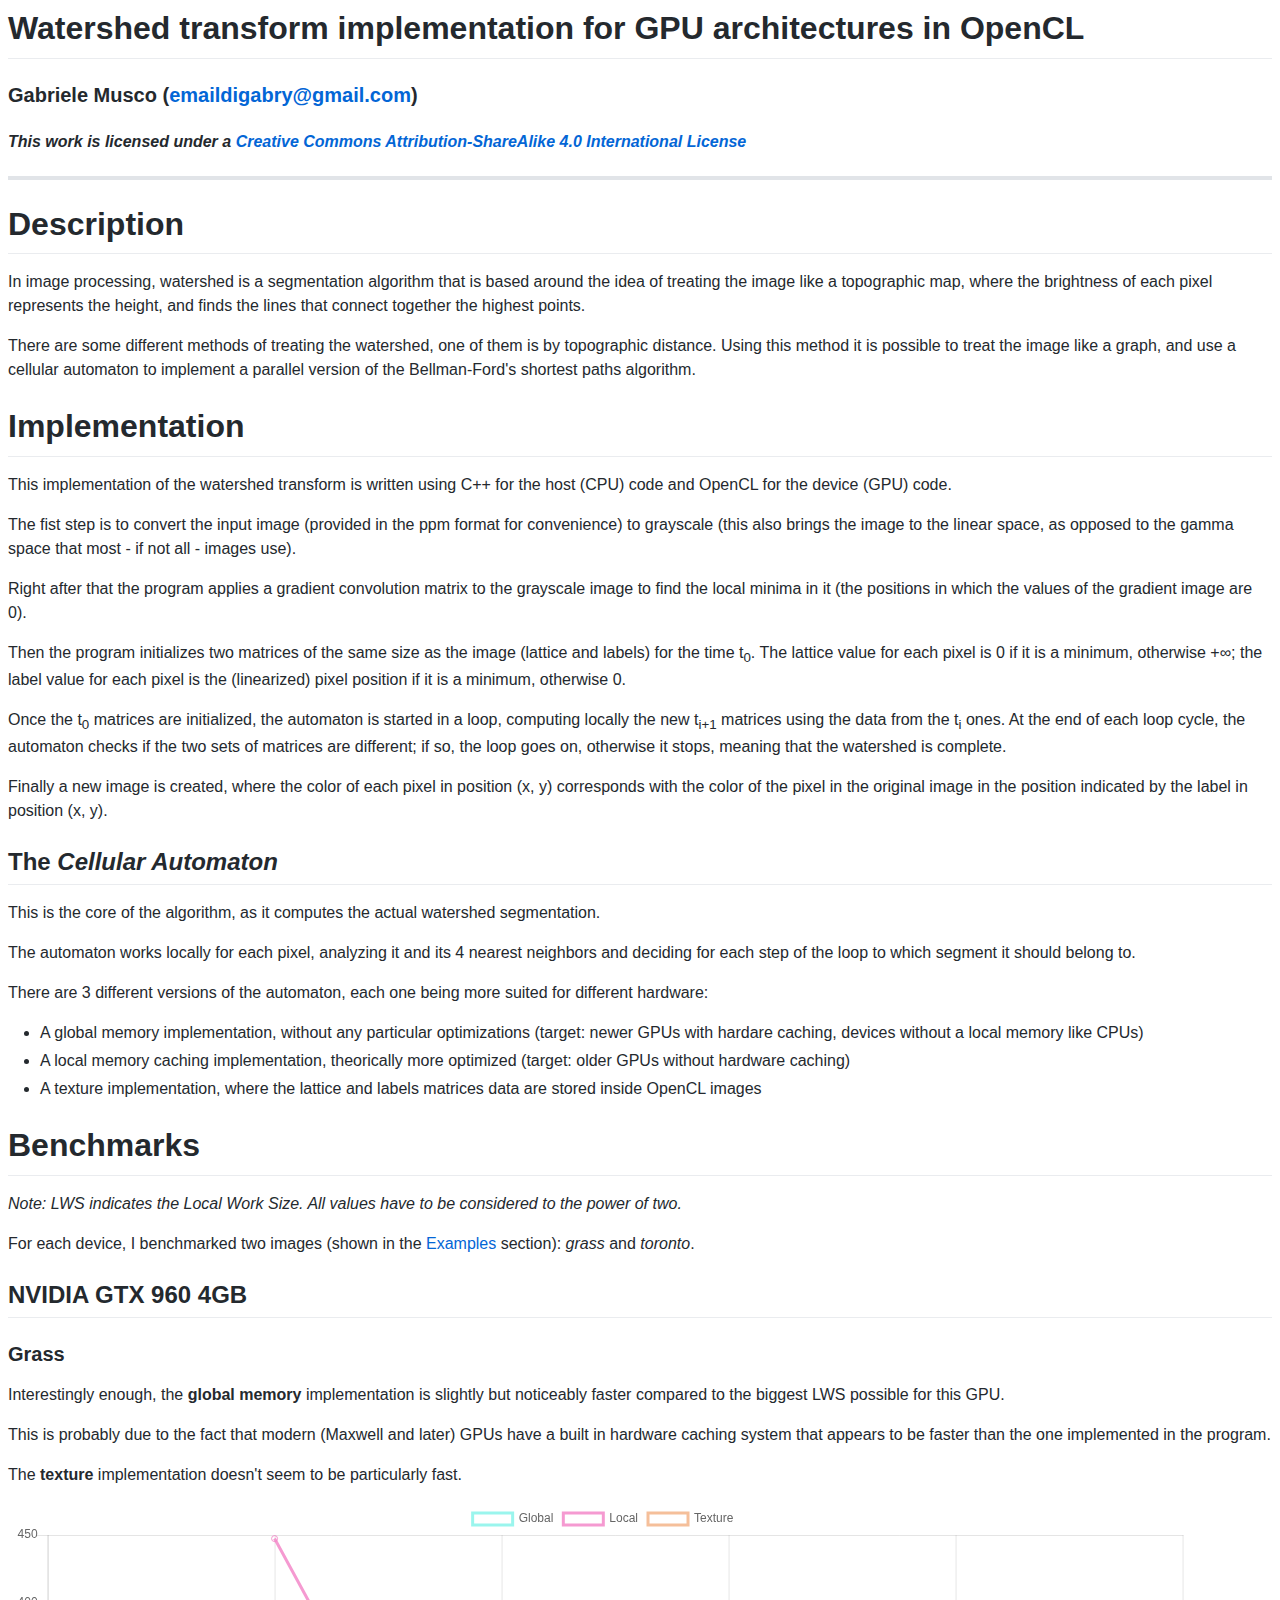
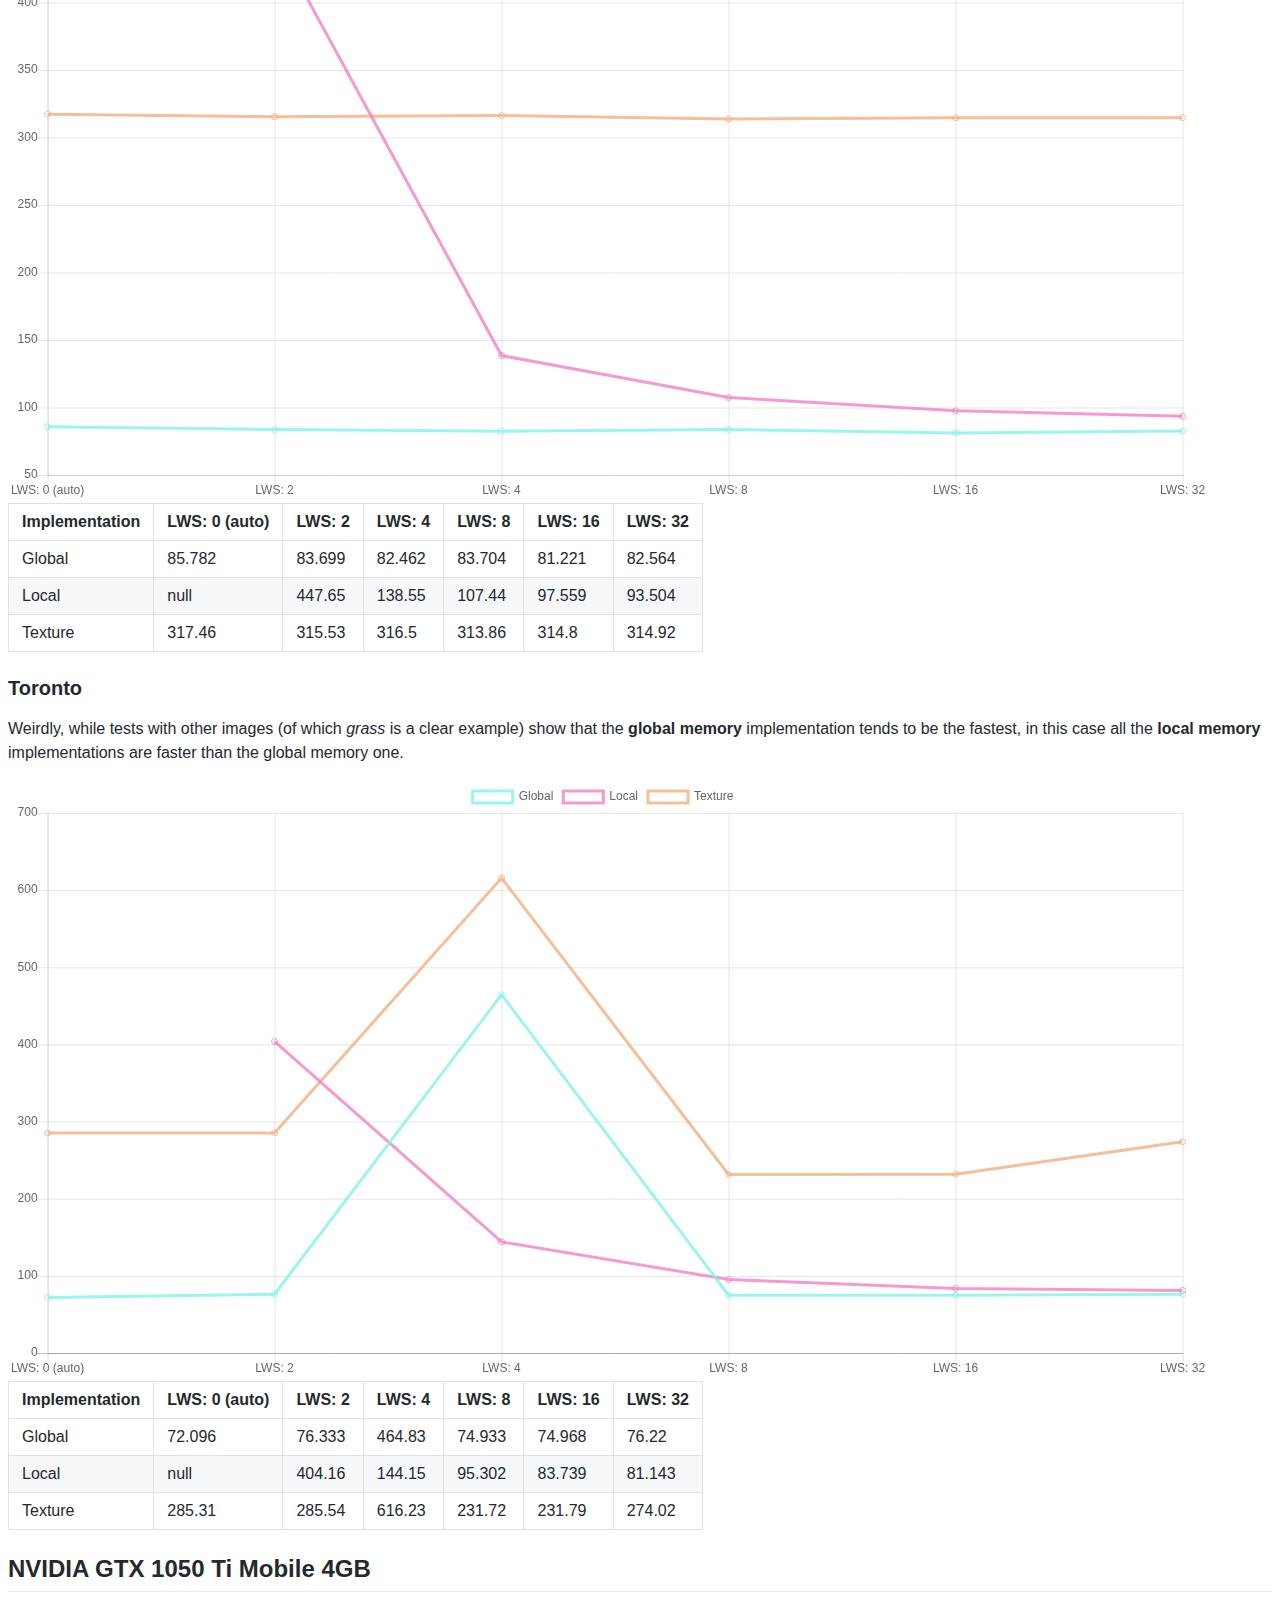
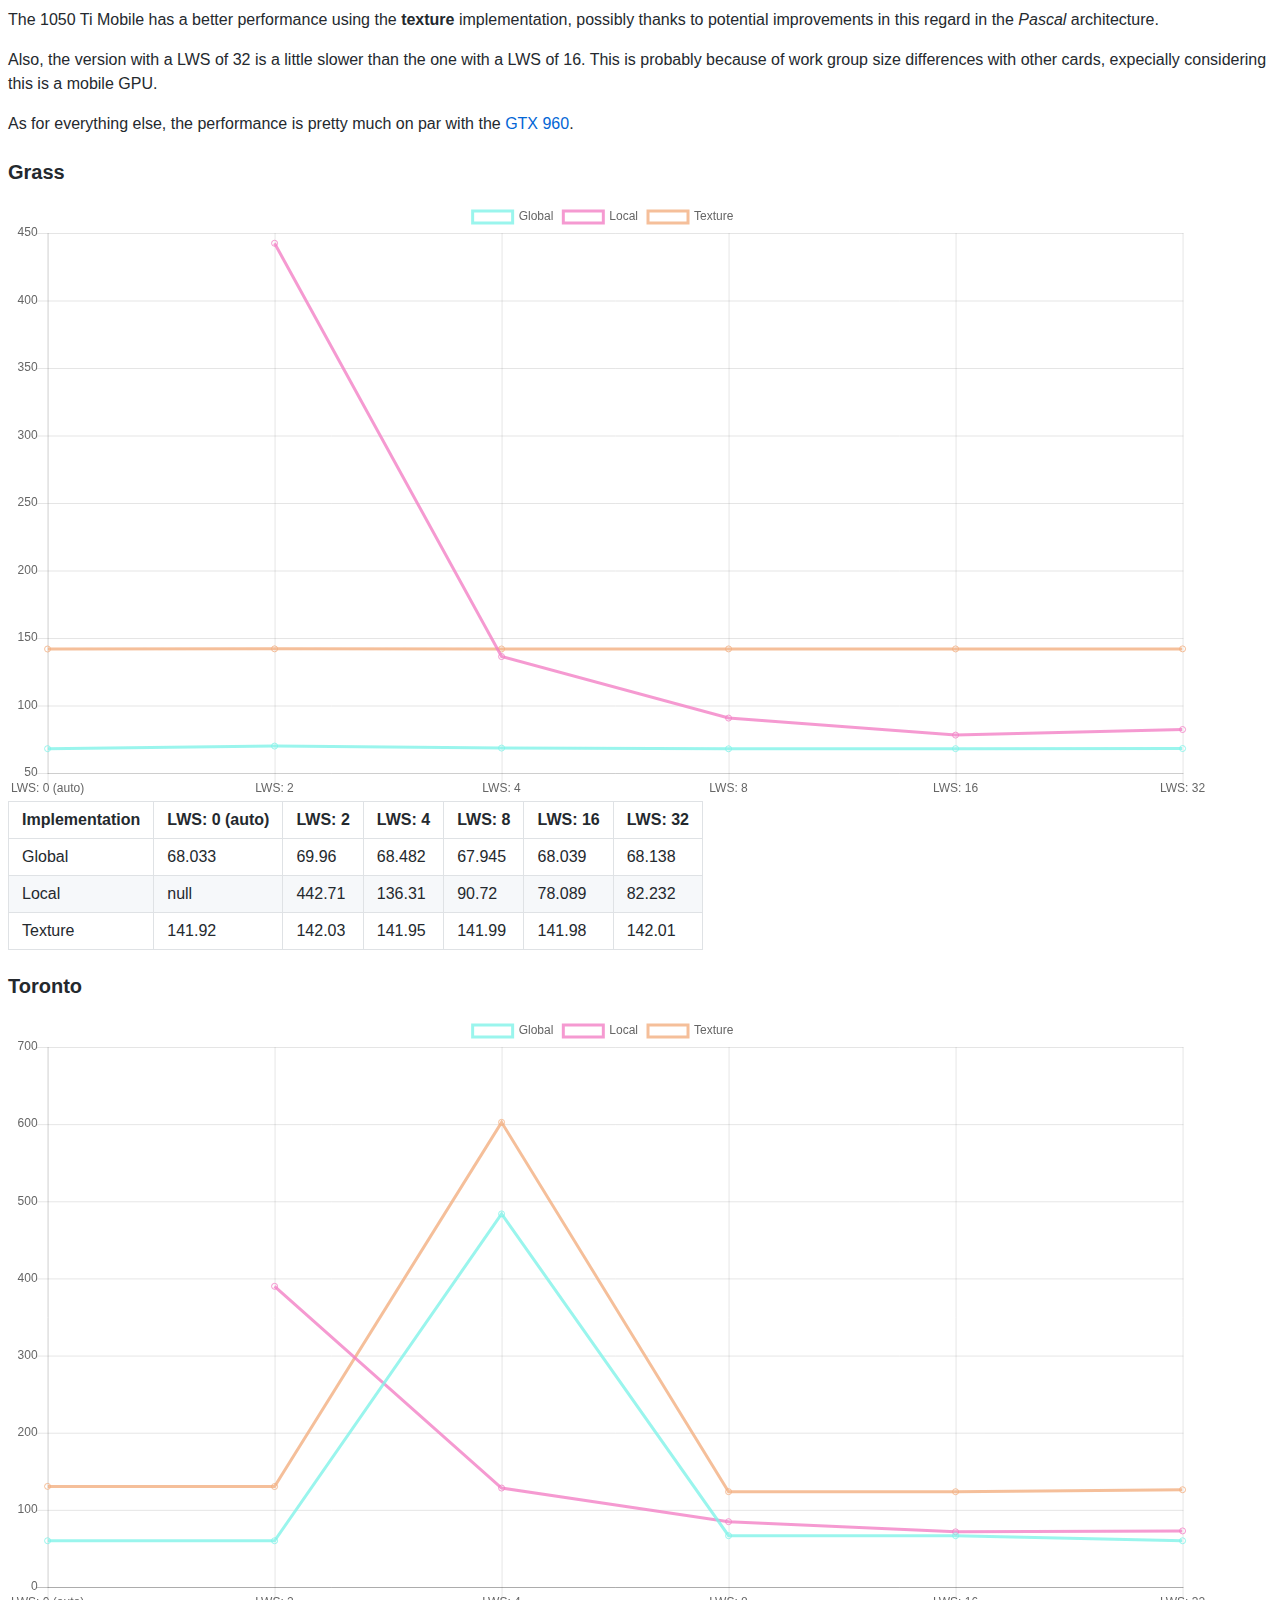
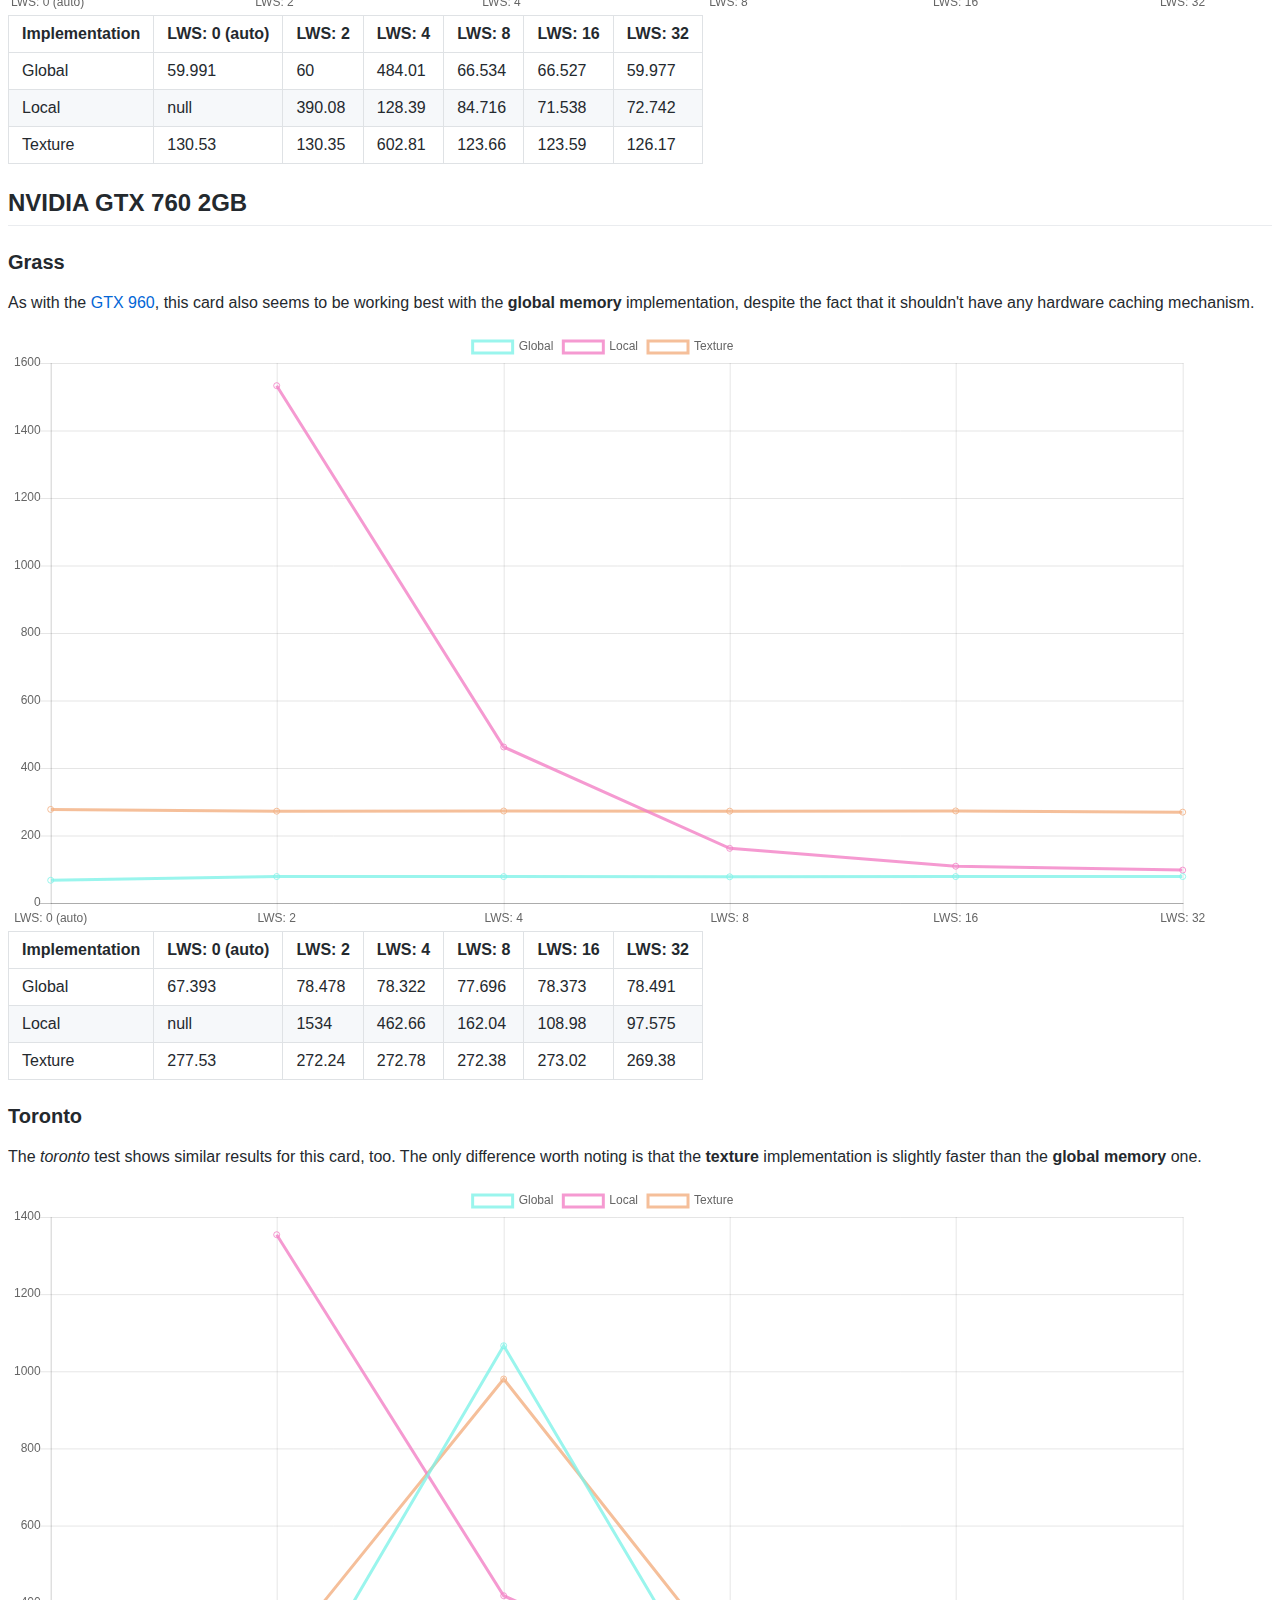
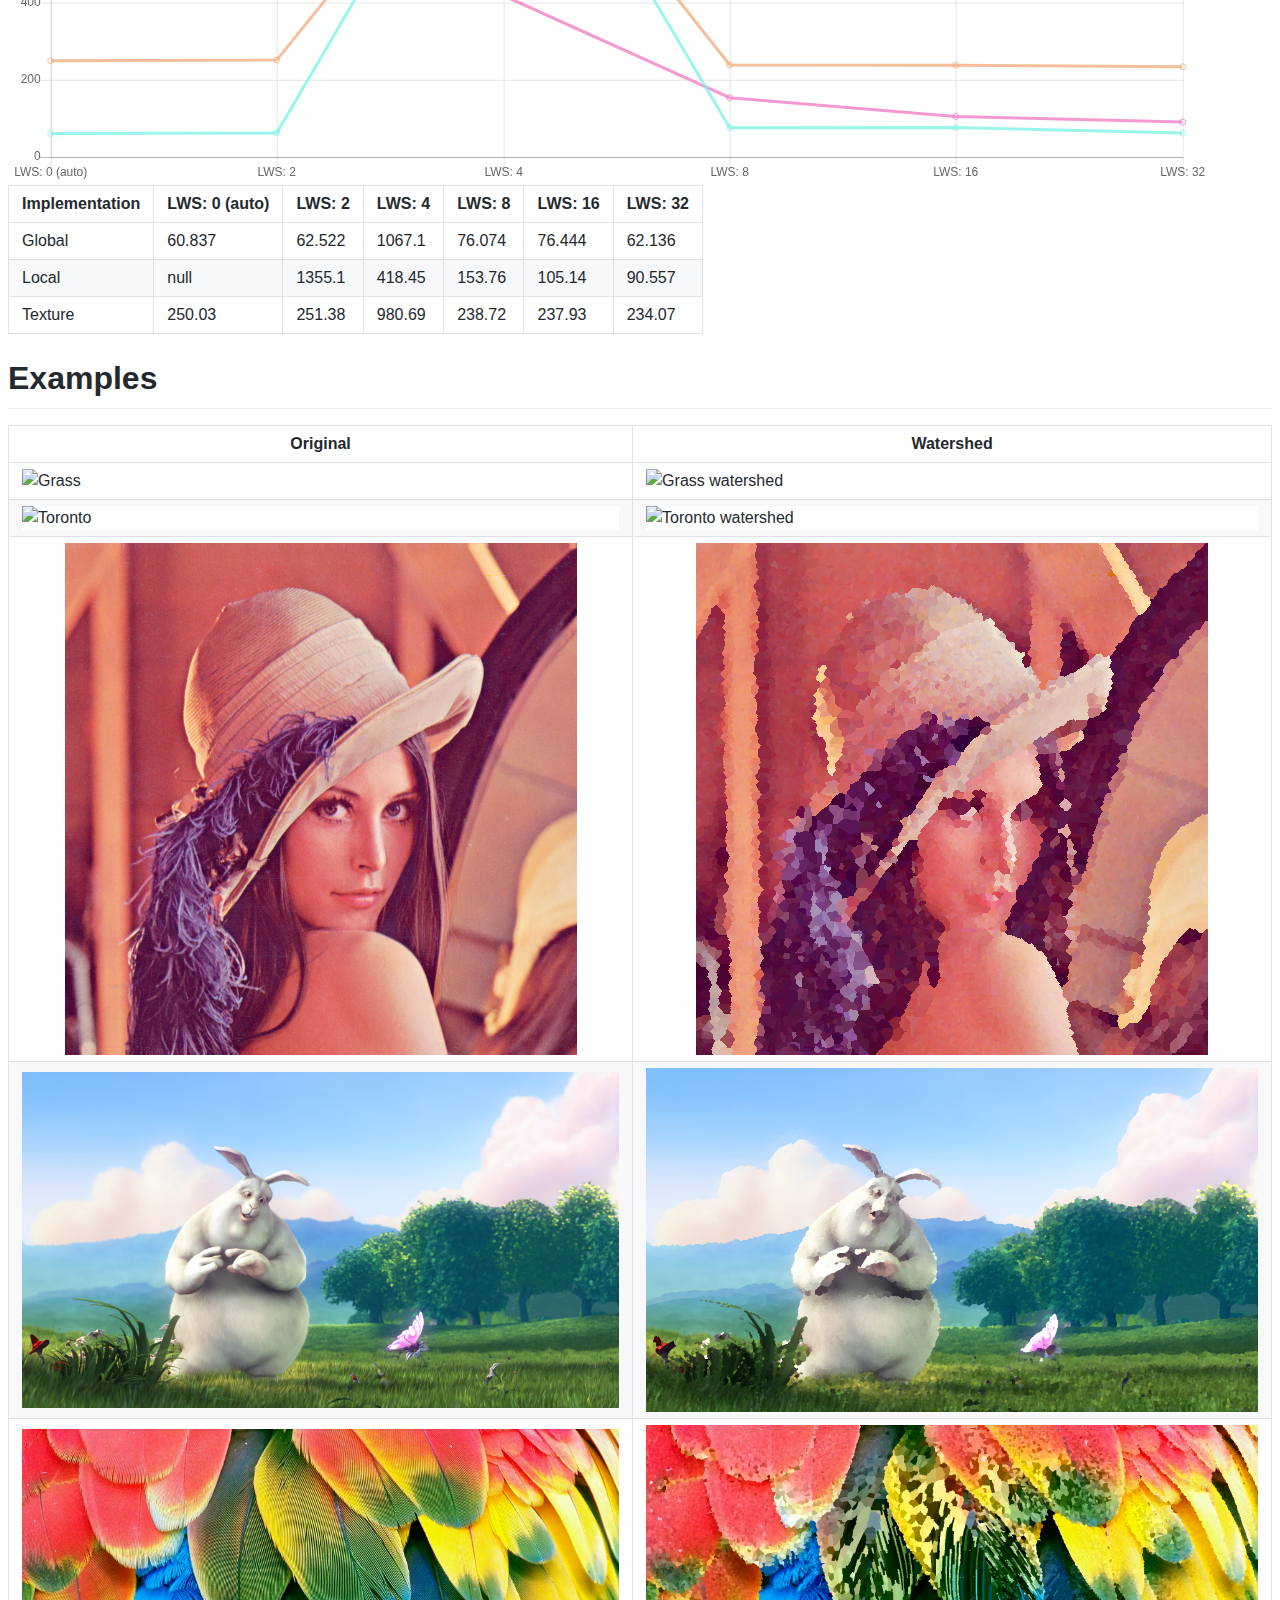
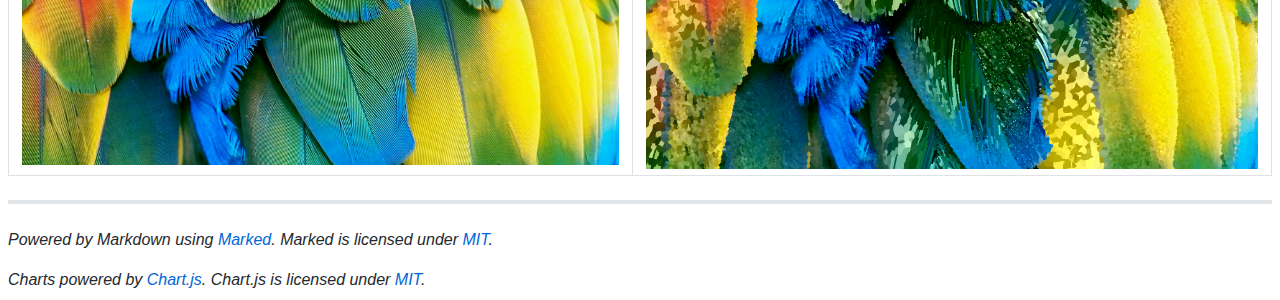
==== commit 0bf45a7f: "redone benchmarks, now use line plots" ====
--- a/docs/index.html
+++ b/docs/index.html
@@ -87,33 +87,17 @@
 
 The **texture** implementation doesn't seem to be particularly fast.
 
-<canvas id="benchmark-grass-gtx-960"></canvas>
-
-| Automaton implementation | Execution Time (ms) |
-| --- | --- |
-| Texture memory                 | 314.70 |
-| Local memory caching (LWS: 2)  | 442.45 |
-| Local memory caching (LWS: 4)  | 134.47 |
-| Local memory caching (LWS: 8)  | 104.27 |
-| Local memory caching (LWS: 16) | 97.286 |
-| Local memory caching (LWS: 32) | 94.387 |
-| Global memory                  | 85.289 |
+<canvas id="bench-gtx-960-grass"></canvas>
+
+<div id="bench-gtx-960-grass-table"></div>
 
 ### Toronto
 
 Weirdly, while tests with other images (of which *grass* is a clear example) show that the **global memory** implementation tends to be the fastest, in this case all the **local memory** implementations are faster than the global memory one.
 
-<canvas id="benchmark-toronto-gtx-960"></canvas>
-
-| Automaton implementation | Execution Time (ms) |
-| --- | --- |
-| Texture memory                 | 2464.6 |
-| Local memory caching (LWS: 2)  | 401.87 |
-| Local memory caching (LWS: 4)  | 141.03 |
-| Local memory caching (LWS: 8)  | 92.541 |
-| Local memory caching (LWS: 16) | 81.911 |
-| Local memory caching (LWS: 32) | 81.454 |
-| Global memory                  | 1688.5 |
+<canvas id="bench-gtx-960-toronto"></canvas>
+
+<div id="bench-gtx-960-toronto-table"></div>
 
 ## NVIDIA GTX 1050 Ti Mobile 4GB
 
@@ -125,31 +109,15 @@
 
 ### Grass
 
-<canvas id="benchmark-grass-gtx-1050ti-m"></canvas>
-
-| Automaton implementation | Execution Time (ms) |
-| --- | --- |
-| Texture memory                 | 143.00 |
-| Local memory caching (LWS: 2)  | 442.91 |
-| Local memory caching (LWS: 4)  | 136.28 |
-| Local memory caching (LWS: 8)  | 90.681 |
-| Local memory caching (LWS: 16) | 78.036 |
-| Local memory caching (LWS: 32) | 82.168 |
-| Global memory                  | 69.535 |
-
-### Toronto
-
-<canvas id="benchmark-toronto-gtx-1050ti-m"></canvas>
-
-| Automaton implementation | Execution Time (ms) |
-| --- | --- |
-| Texture memory                 | 2411.7 |
-| Local memory caching (LWS: 2)  | 390.05 |
-| Local memory caching (LWS: 4)  | 128.36 |
-| Local memory caching (LWS: 8)  | 84.678 |
-| Local memory caching (LWS: 16) | 71.489 |
-| Local memory caching (LWS: 32) | 72.640 |
-| Global memory                  | 1718.3 |
+<canvas id="bench-gtx-1050ti-mobile-grass"></canvas>
+
+<div id="bench-gtx-1050ti-mobile-grass-table"></div>
+
+### Toronto
+
+<canvas id="bench-gtx-1050ti-mobile-toronto"></canvas>
+
+<div id="bench-gtx-1050ti-mobile-toronto-table"></div>
 
 ## NVIDIA GTX 760 2GB
 
@@ -157,23 +125,24 @@
 
 As with the [GTX 960](#nvidia-gtx-960-4gb), this card also seems to be working best with the **global memory** implementation, despite the fact that it shouldn't have any hardware caching mechanism.
 
-<canvas id="benchmark-grass-gtx-760"></canvas>
-
-| Automaton implementation | Execution Time (ms) |
-| --- | --- |
-| Texture memory                 | 292.43 |
-| Local memory caching (LWS: 2)  | 1513.0 |
-| Local memory caching (LWS: 4)  | 464.19 |
-| Local memory caching (LWS: 8)  | 161.69 |
-| Local memory caching (LWS: 16) | 107.81 |
-| Local memory caching (LWS: 32) | 94.520 |
-| Global memory                  | 74.223 |
+<canvas id="bench-gtx-760-grass"></canvas>
+
+<div id="bench-gtx-760-grass-table"></div>
 
 ### Toronto
 
 The *toronto* test shows similar results for this card, too. The only difference worth noting is that the **texture** implementation is slightly faster than the **global memory** one.
 
-<canvas id="benchmark-toronto-gtx-760"></canvas>
+<canvas id="bench-gtx-760-toronto"></canvas>
+
+<div id="bench-gtx-760-toronto-table"></div>
+
+<!--
+## Intel HD Graphics 630 (Intel i7-7700HQ)
+
+### Grass
+
+<canvas id="benchmark-grass-intel-630"></canvas>
 
 | Automaton implementation | Execution Time (ms) |
 | --- | --- |
@@ -186,15 +155,20 @@
 | Global memory                  | 3766.9 |
 
 
-## Device comparison graph
-
-### Grass
-
-<canvas id="benchmark-all-grass"></canvas>
-
-### Toronto
-
-<canvas id="benchmark-all-toronto"></canvas>
+### Toronto
+
+<canvas id="benchmark-toronto-intel-630"></canvas>
+
+| Automaton implementation | Execution Time (ms) |
+| --- | --- |
+| Texture memory                 | 3606.2 |
+| Local memory caching (LWS: 2)  | 1334.4 |
+| Local memory caching (LWS: 4)  | 416.10 |
+| Local memory caching (LWS: 8)  | 151.13 |
+| Local memory caching (LWS: 16) | 102.46 |
+| Local memory caching (LWS: 32) | 94.520 |
+| Global memory                  | 3766.9 |
+-->
 
 # Examples
 
@@ -213,22 +187,29 @@
 *Charts powered by [Chart.js](https://www.chartjs.org/). Chart.js is licensed under [MIT](./Chartjs_LICENSE.txt).*
 
         </div>
+        <script src="./benchmarks/benchmark_gtx_960.json"></script>
+        <script src="./benchmarks/benchmark_gtx_760.json"></script>
+        <script src="./benchmarks/benchmark_gtx_1050ti_mobile.json"></script>
         <script>
 document.getElementById('markdownContent').innerHTML = marked(
     document.getElementById('markdownContent').innerHTML,
     {"sanitize": false}
 );
+var benchmarks = {
+    'bench-gtx-960': bench_gtx_960['benchmark'],
+    'bench-gtx-1050ti-mobile': bench_gtx_1050ti_mobile['benchmark'],
+    'bench-gtx-760': bench_gtx_760['benchmark']
+};
 
 var maincolor = "rgba(75, 192, 192, 0.8)";
 var bordermaincolor = "rgba(75, 100, 75, 1)";
 var benchlabels = [
-    "Texture memory",
-    "Local memory caching (LWS: 2)",
-    "Local memory caching (LWS: 4)",
-    "Local memory caching (LWS: 8)",
-    "Local memory caching (LWS: 16)",
-    "Local memory caching (LWS: 32)",
-    "Global memory"
+    "LWS: 0 (auto)",
+    "LWS: 2",
+    "LWS: 4",
+    "LWS: 8",
+    "LWS: 16",
+    "LWS: 32"
 ];
 var exectimelabel = "Execution time (ms)";
 
@@ -238,138 +219,45 @@
     "rgba(243, 175, 129, 0.8)"
 ];
 
-var multicolorborder = [
-    "rgba(44, 155, 144, 1)",
-    "rgba(155, 44, 111, 1)",
-    "rgba(155, 88, 44, 1)"
-];
-
-var numdevices = 3;
-
-var bench_data = [
-    [
-        {
-            'device': 'NVIDIA GTX 960',
-            'bench': 'grass',
-            'canvas': 'benchmark-grass-gtx-960',
-            'data': [
-                314.7,
-                442.45,
-                134.47,
-                104.27,
-                97.286,
-                94.387,
-                85.289
-            ]
-        },
-        {
-            'device': 'NVIDIA GTX 1050 Ti Mobile',
-            'bench': 'grass',
-            'canvas': 'benchmark-grass-gtx-1050ti-m',
-            'data': [
-                143.00,
-                442.91,
-                136.28,
-                90.681,
-                78.036,
-                82.168,
-                69.535
-            ]
-        },
-        {
-            'device': 'NVIDIA GTX 760',
-            'bench': 'grass',
-            'canvas': 'benchmark-grass-gtx-760',
-            'data': [
-                292.43,
-                1513.0,
-                464.19,
-                161.69,
-                107.81,
-                94.520,
-                74.223
-            ]
-        }
-    ],
-    [
-        {
-            'device': 'NVIDIA GTX 960',
-            'bench': 'toronto',
-            'canvas': 'benchmark-toronto-gtx-960',
-            'data': [
-                2464.6,
-                401.87,
-                141.03,
-                92.541,
-                81.911,
-                81.454,
-                1688.5
-            ]
-        },
-        {
-            'device': 'NVIDIA GTX 1050 Ti Mobile',
-            'bench': 'toronto',
-            'canvas': 'benchmark-toronto-gtx-1050ti-m',
-            'data': [
-                2411.7,
-                390.05,
-                128.36,
-                84.678,
-                71.489,
-                72.640,
-                1718.3
-            ]
-        },
-        {
-            'device': 'NVIDIA GTX 760',
-            'bench': 'toronto',
-            'canvas': 'benchmark-toronto-gtx-760',
-            'data': [
-                3606.2,
-                1334.4,
-                416.10,
-                151.13,
-                102.46,
-                94.520,
-                3766.9
-            ]
-        }
-    ]
-];
-
-var canvas_data_dict = bench_data[0].concat(bench_data[1]);
-
-canvas_data_dict.map(i => {
-    new Chart(document.getElementById(i.canvas).getContext('2d'), {
-    	"type": "horizontalBar",
-    	"data": {
-    		"labels": benchlabels,
-    		"datasets": [{
-    			"label": exectimelabel,
-    			"data": i.data,
-    			"backgroundColor": maincolor
-    		}]
-    	}
+var images = ["grass", "toronto"];
+
+Object.keys(benchmarks).map((key, index) => {
+    let c_bench = benchmarks[key];
+    images.map((c_img) => {
+        let img_global = {label: 'Global', data: [-1], "backgroundColor": "rgba(0,0,0,0)", borderColor: multicolor[0], "lineTension": 0};
+        let img_local = {label: 'Local', data: [null], "backgroundColor": "rgba(0,0,0,0)", borderColor: multicolor[1], "lineTension": 0};
+        let img_texture = {label: 'Texture', data: [-1], "backgroundColor": "rgba(0,0,0,0)", borderColor: multicolor[2], "lineTension": 0};
+        c_bench.map((value) => {
+            if (value['image'] == c_img && value['implementation'] == 'global') {
+                if (value["size"] === "0") img_global.data[0]=value['time'];
+                else img_global.data.push(value['time']);
+            }
+            else if (value['image'] == c_img && value['implementation'] == 'local') {
+                img_local.data.push(value['time']);
+            }
+            else if (value['image'] == c_img && value['implementation'] == 'image') {
+                if (value["size"] === "0") img_texture.data[0]=value['time'];
+                else img_texture.data.push(value['time']);
+            }
+        });
+        datasets = [img_global, img_local, img_texture];
+        let table = `
+| Implementation | LWS: 0 (auto) | LWS: 2 | LWS: 4 | LWS: 8 | LWS: 16 | LWS: 32 |
+|---|---|---|---|---|---|---|
+| Global | ${img_global.data.map(val => { return `${val} |` }).join('')}
+| Local | ${img_local.data.map(val => { return `${val} |` }).join('')}
+| Texture | ${img_texture.data.map(val => { return `${val} |` }).join('')}
+`;
+        document.getElementById(`${key}-${c_img}-table`).innerHTML=marked(table);
+        new Chart(document.getElementById(`${key}-${c_img}`).getContext('2d'), {
+            "type": "line",
+            "data": {
+                "labels": benchlabels,
+                "datasets": datasets
+            }
+        });
     });
 });
-
-bench_data.map(group => {
-    new Chart(document.getElementById(`benchmark-all-${group[0].bench}`).getContext('2d'), {
-        "type": "horizontalBar",
-        "data": {
-            "labels": benchlabels,
-            "datasets": group.map((i, index) => {
-                console.log(i);
-                return {
-                    "label": i.device,
-                    "data": i.data,
-                    "backgroundColor": multicolor[index%numdevices]
-                };
-            })
-        }
-    });
-});
-
         </script>
     </body>
 </html>
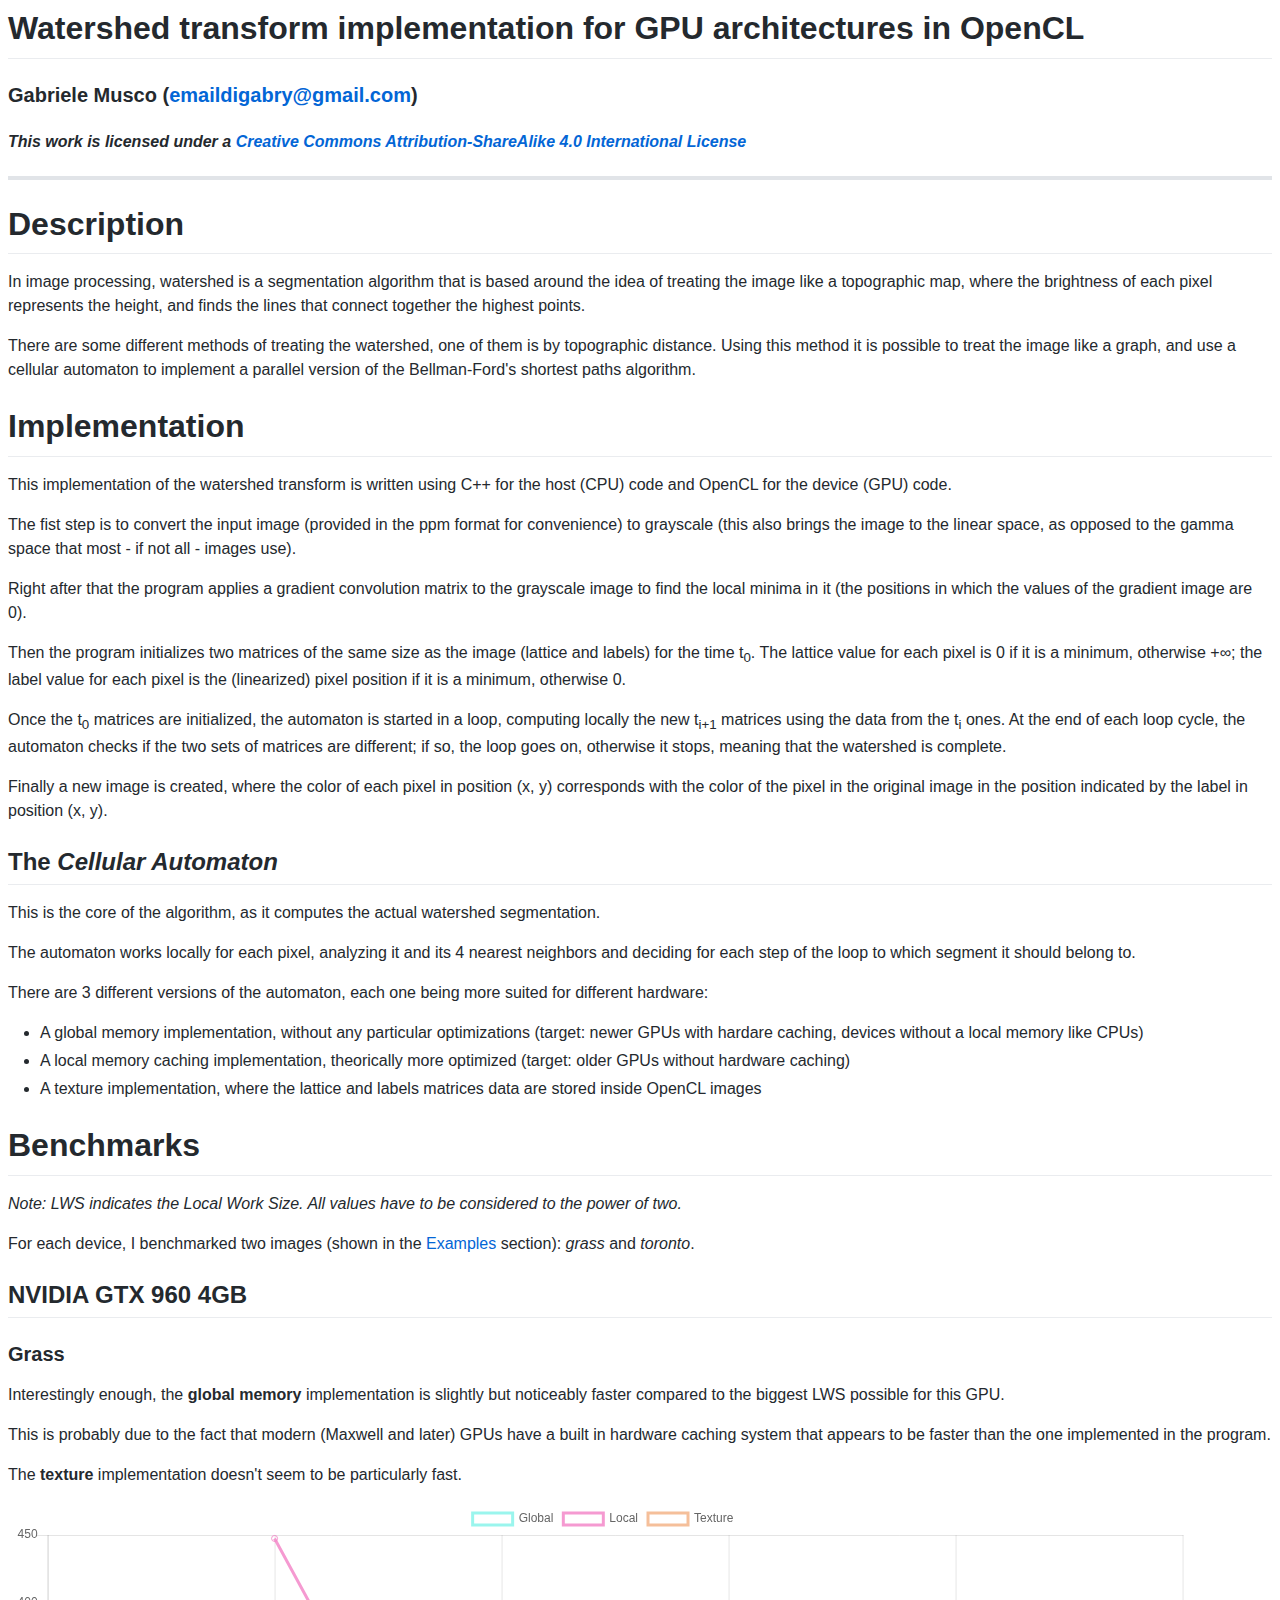
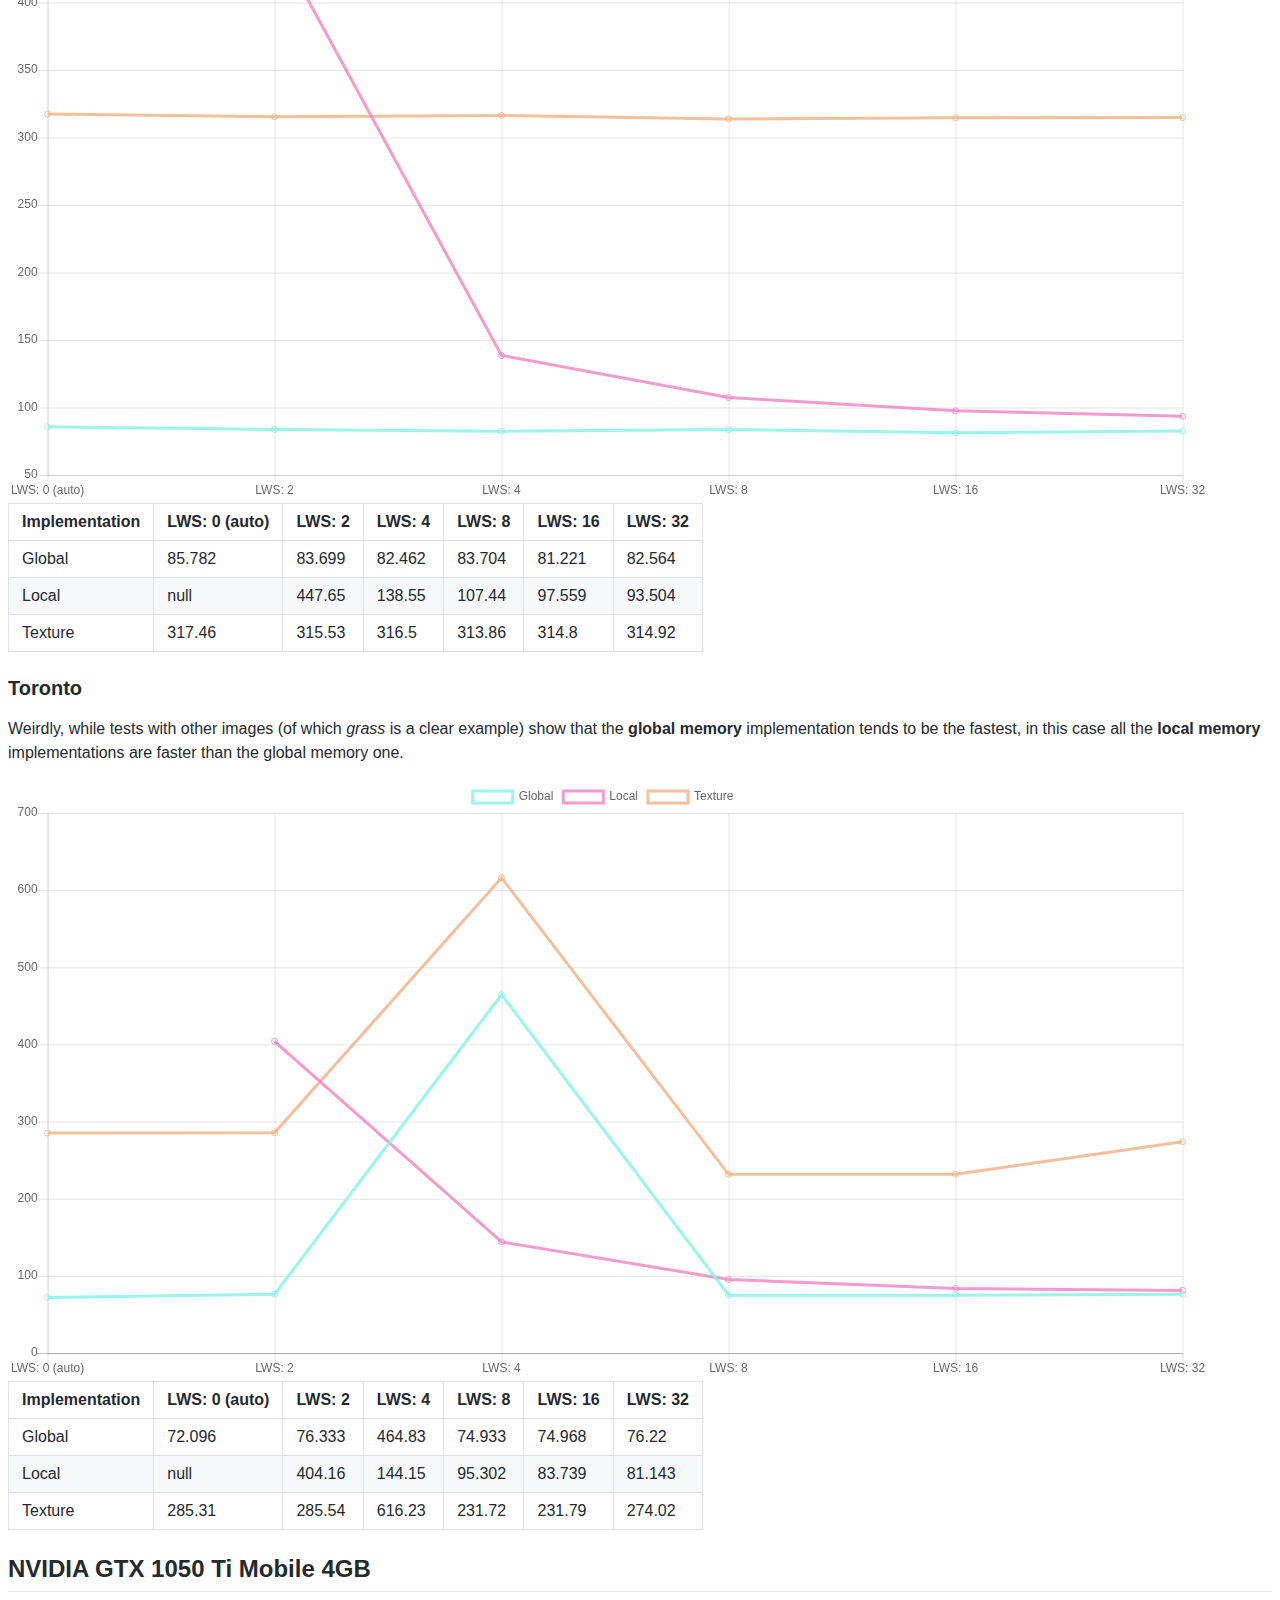
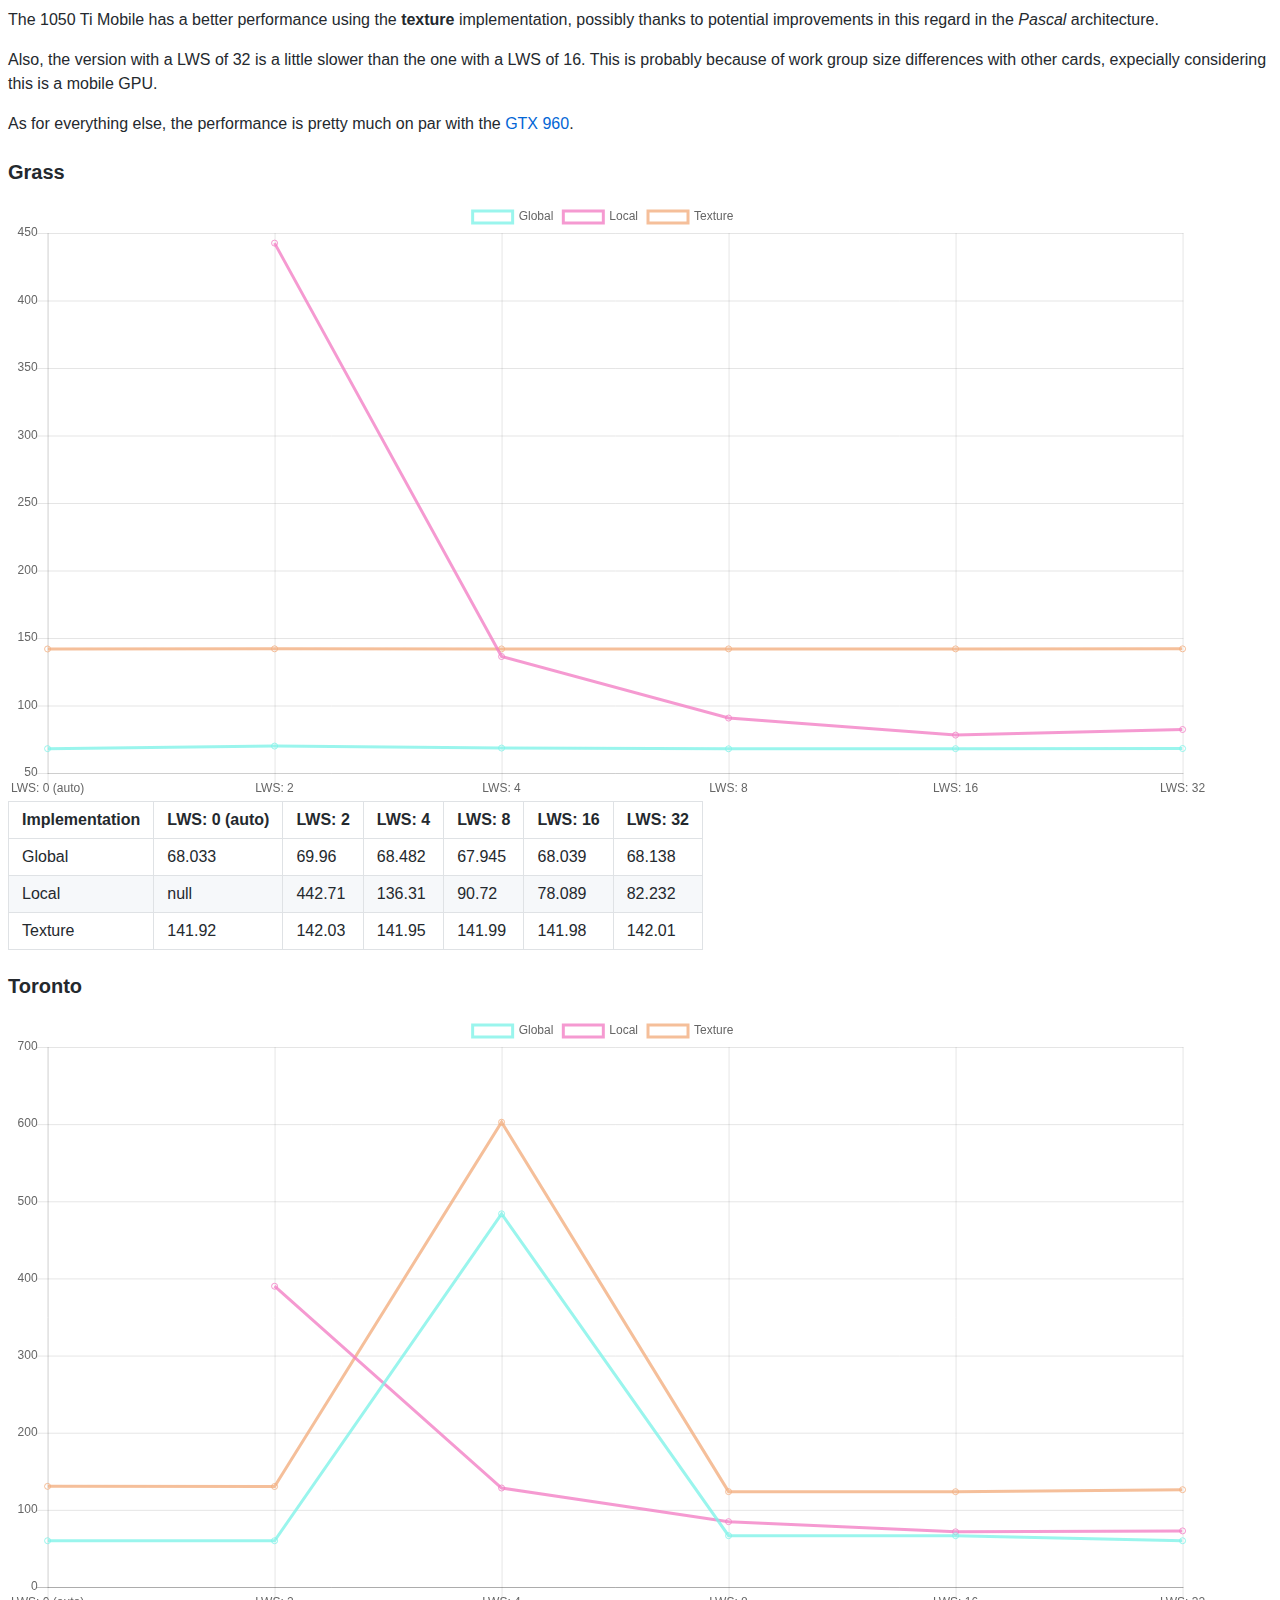
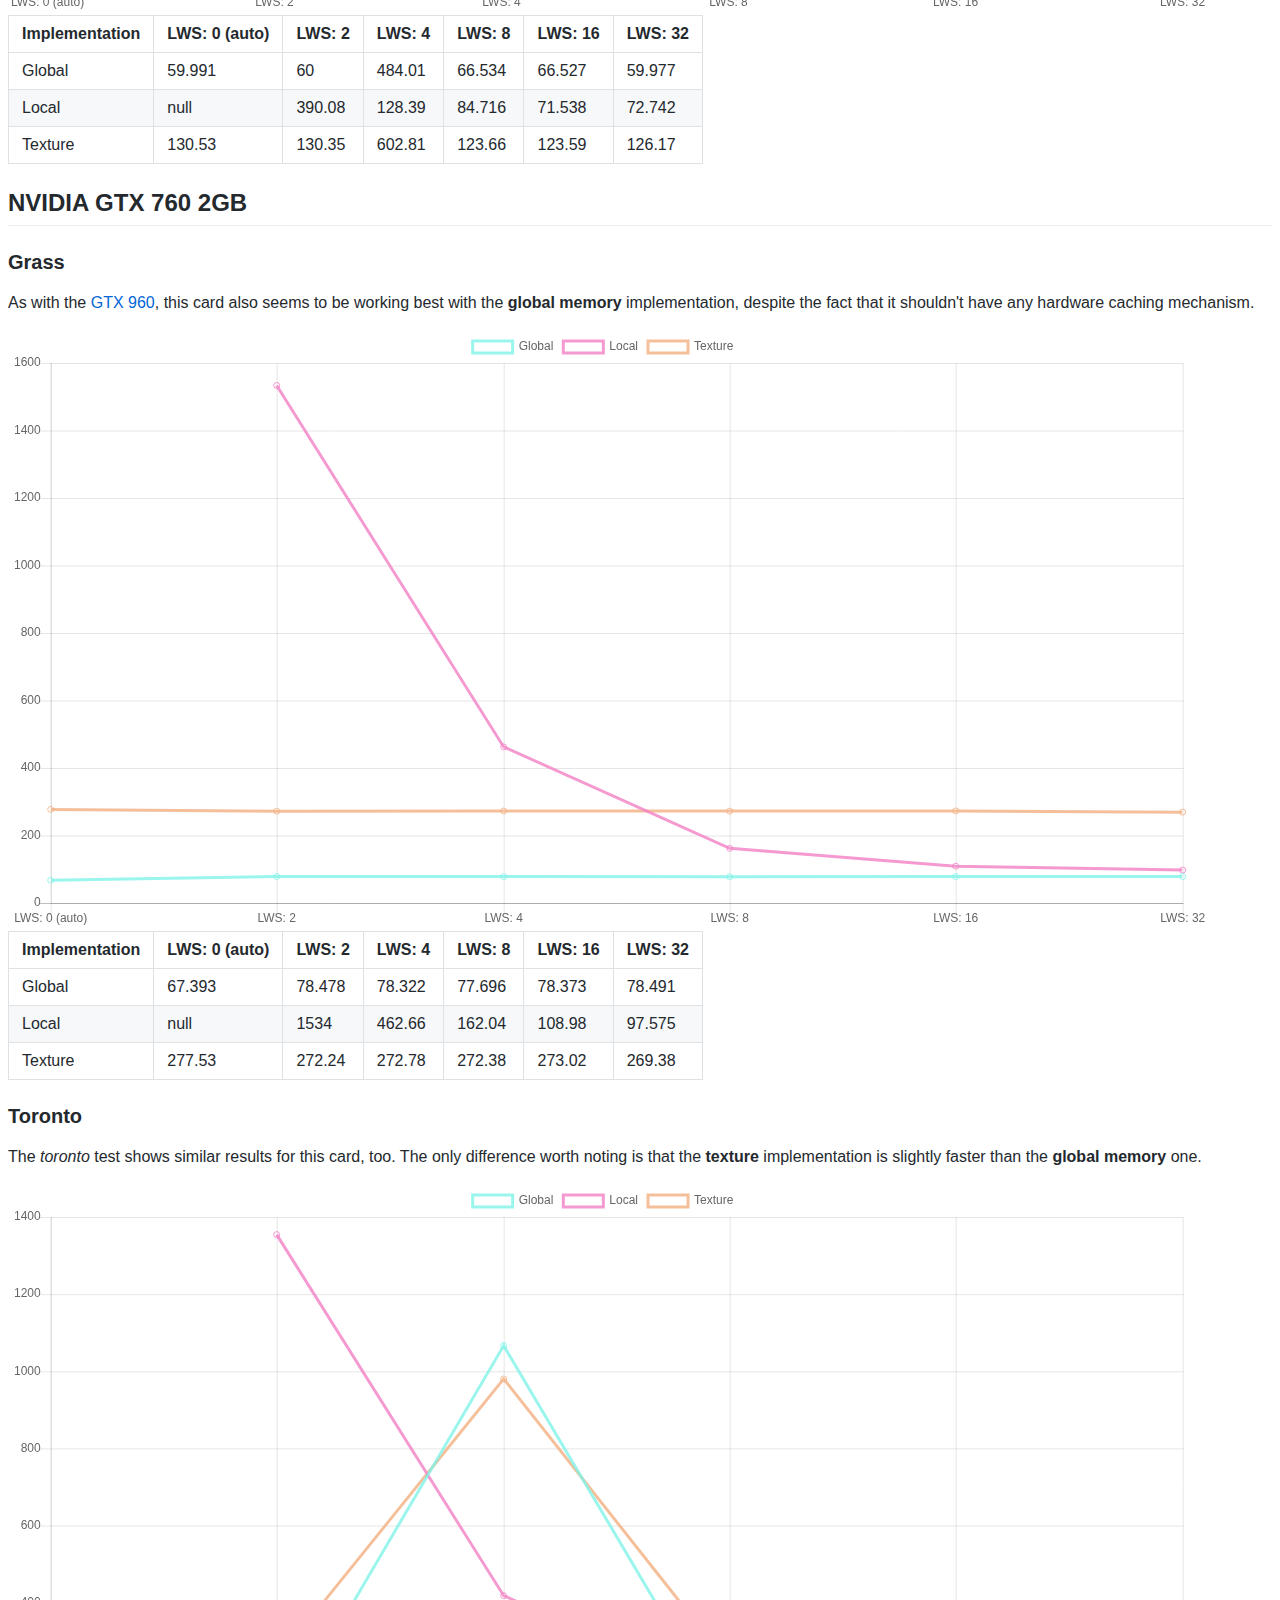
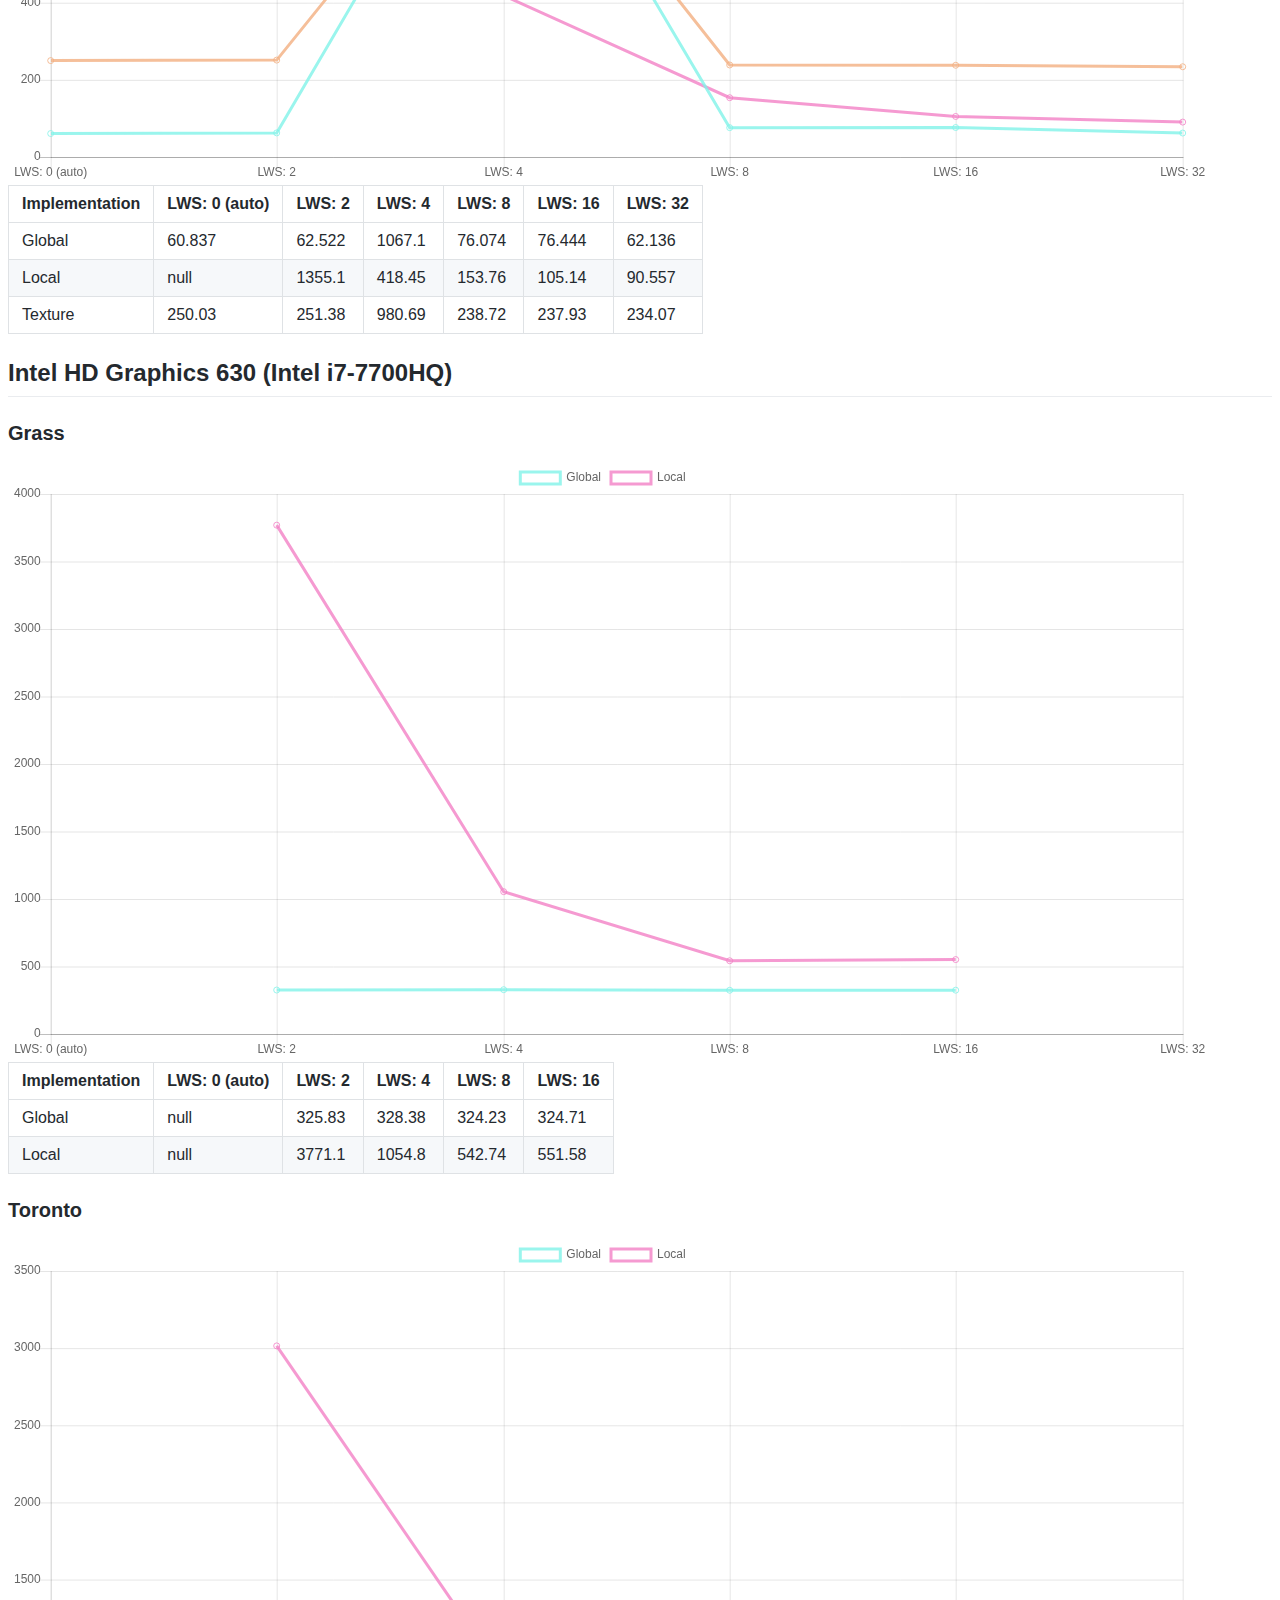
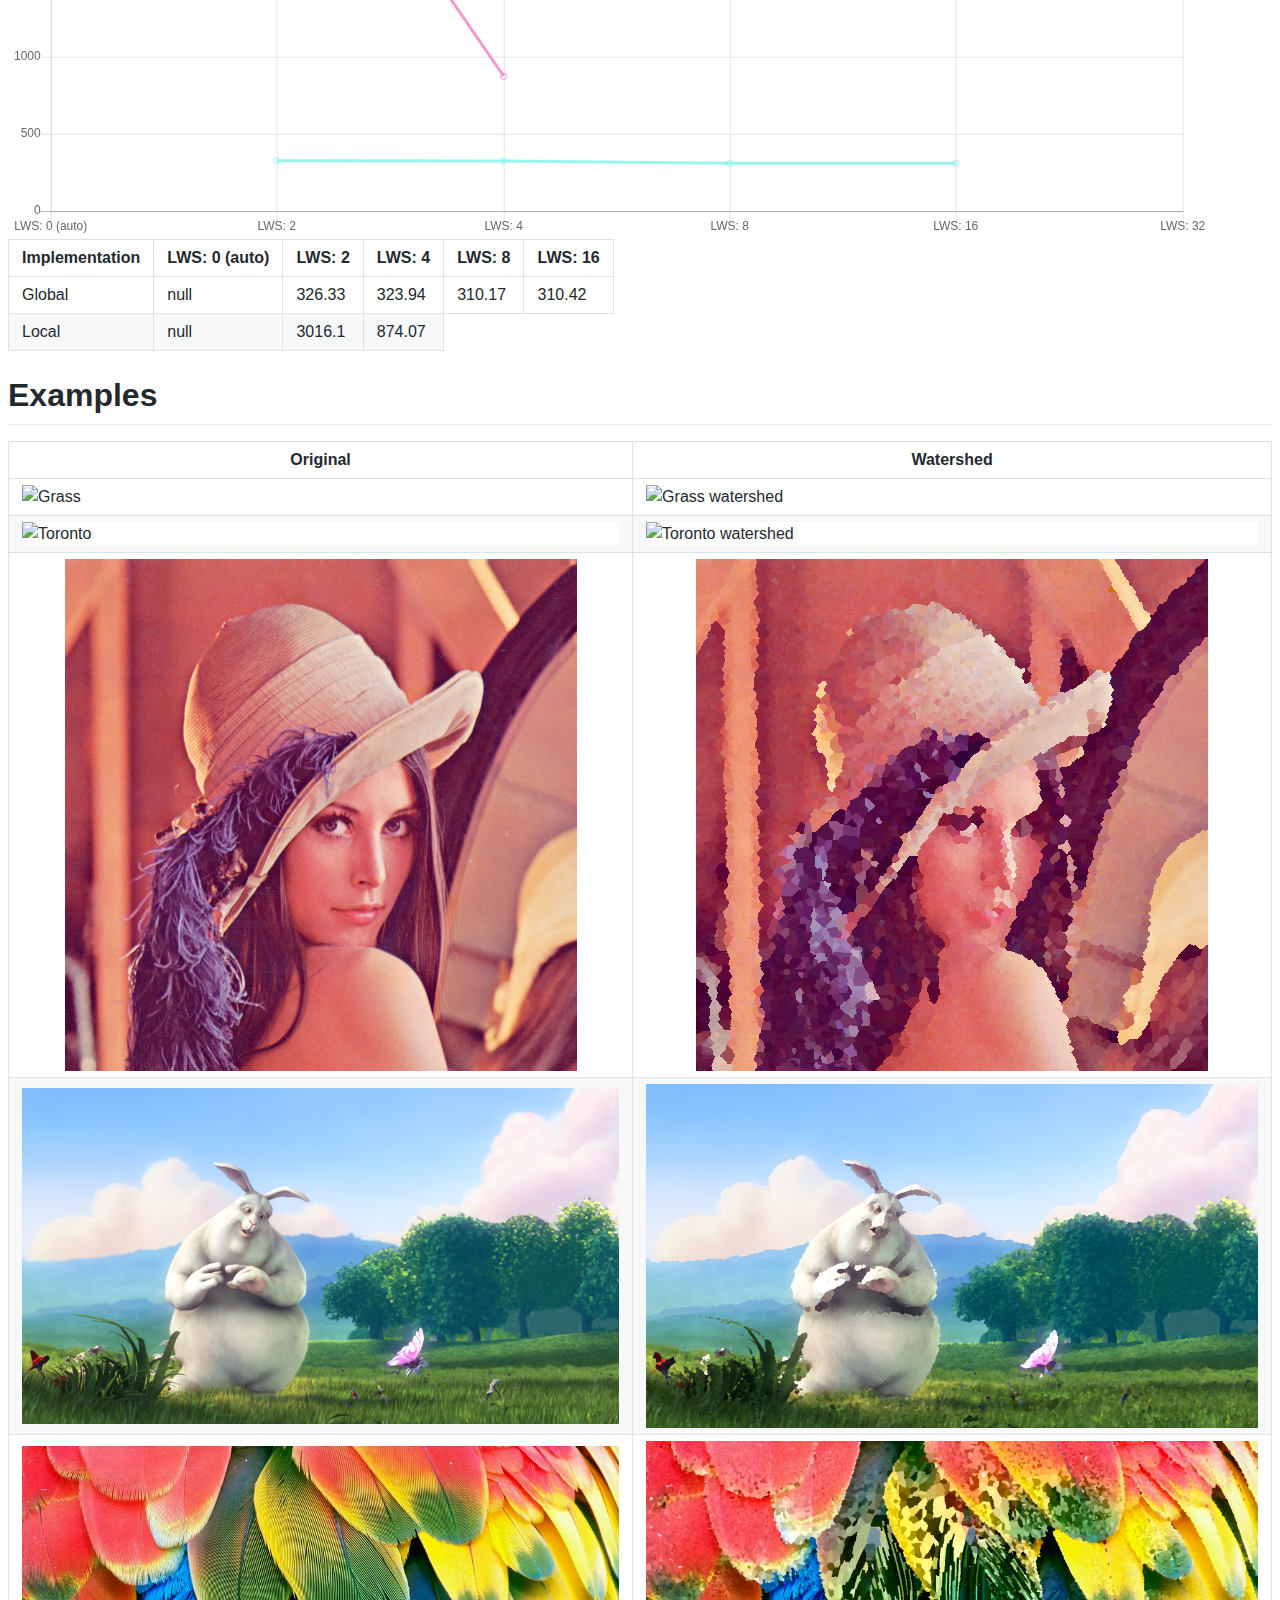
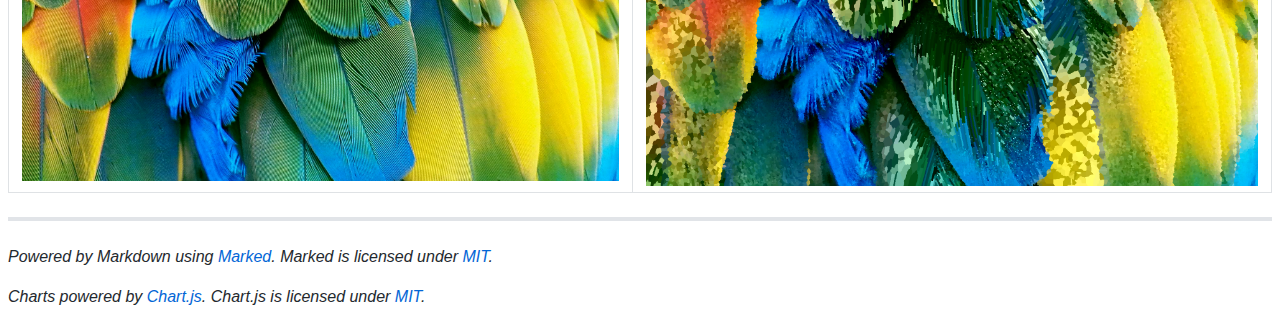
==== commit 66b0982a: "added intel graphics benchmarks, improved script to manage missing data" ====
--- a/docs/index.html
+++ b/docs/index.html
@@ -137,38 +137,19 @@
 
 <div id="bench-gtx-760-toronto-table"></div>
 
-<!--
 ## Intel HD Graphics 630 (Intel i7-7700HQ)
 
 ### Grass
 
-<canvas id="benchmark-grass-intel-630"></canvas>
-
-| Automaton implementation | Execution Time (ms) |
-| --- | --- |
-| Texture memory                 | 3606.2 |
-| Local memory caching (LWS: 2)  | 1334.4 |
-| Local memory caching (LWS: 4)  | 416.10 |
-| Local memory caching (LWS: 8)  | 151.13 |
-| Local memory caching (LWS: 16) | 102.46 |
-| Local memory caching (LWS: 32) | 94.520 |
-| Global memory                  | 3766.9 |
-
-
-### Toronto
-
-<canvas id="benchmark-toronto-intel-630"></canvas>
-
-| Automaton implementation | Execution Time (ms) |
-| --- | --- |
-| Texture memory                 | 3606.2 |
-| Local memory caching (LWS: 2)  | 1334.4 |
-| Local memory caching (LWS: 4)  | 416.10 |
-| Local memory caching (LWS: 8)  | 151.13 |
-| Local memory caching (LWS: 16) | 102.46 |
-| Local memory caching (LWS: 32) | 94.520 |
-| Global memory                  | 3766.9 |
--->
+<canvas id="bench-intel-630-grass"></canvas>
+
+<div id="bench-intel-630-grass-table"></div>
+
+### Toronto
+
+<canvas id="bench-intel-630-toronto"></canvas>
+
+<div id="bench-intel-630-toronto-table"></div>
 
 # Examples
 
@@ -189,6 +170,7 @@
         </div>
         <script src="./benchmarks/benchmark_gtx_960.json"></script>
         <script src="./benchmarks/benchmark_gtx_760.json"></script>
+        <script src="./benchmarks/benchmark_intel_630.json"></script>
         <script src="./benchmarks/benchmark_gtx_1050ti_mobile.json"></script>
         <script>
 document.getElementById('markdownContent').innerHTML = marked(
@@ -198,7 +180,8 @@
 var benchmarks = {
     'bench-gtx-960': bench_gtx_960['benchmark'],
     'bench-gtx-1050ti-mobile': bench_gtx_1050ti_mobile['benchmark'],
-    'bench-gtx-760': bench_gtx_760['benchmark']
+    'bench-gtx-760': bench_gtx_760['benchmark'],
+    'bench-intel-630': bench_intel_630['benchmark']
 };
 
 var maincolor = "rgba(75, 192, 192, 0.8)";
@@ -224,9 +207,9 @@
 Object.keys(benchmarks).map((key, index) => {
     let c_bench = benchmarks[key];
     images.map((c_img) => {
-        let img_global = {label: 'Global', data: [-1], "backgroundColor": "rgba(0,0,0,0)", borderColor: multicolor[0], "lineTension": 0};
+        let img_global = {label: 'Global', data: [null], "backgroundColor": "rgba(0,0,0,0)", borderColor: multicolor[0], "lineTension": 0};
         let img_local = {label: 'Local', data: [null], "backgroundColor": "rgba(0,0,0,0)", borderColor: multicolor[1], "lineTension": 0};
-        let img_texture = {label: 'Texture', data: [-1], "backgroundColor": "rgba(0,0,0,0)", borderColor: multicolor[2], "lineTension": 0};
+        let img_texture = {label: 'Texture', data: [null], "backgroundColor": "rgba(0,0,0,0)", borderColor: multicolor[2], "lineTension": 0};
         c_bench.map((value) => {
             if (value['image'] == c_img && value['implementation'] == 'global') {
                 if (value["size"] === "0") img_global.data[0]=value['time'];
@@ -240,13 +223,21 @@
                 else img_texture.data.push(value['time']);
             }
         });
-        datasets = [img_global, img_local, img_texture];
+        let max_lws = Math.max(img_global.data.length, img_local.data.length, img_texture.data.length);
+        let lwses = [...Array(max_lws).keys()];
+        for (let i in lwses) {
+            let isauto = lwses[i] == 0;
+            lwses[i] = `LWS: ${lwses[i] ? 2**lwses[i]: 0}`;
+            if (isauto) lwses[i] += ' (auto)';
+        }
+        let datasets = [img_global, img_local, img_texture];
+        if (img_texture.data.length<=1) datasets.pop(2);
         let table = `
-| Implementation | LWS: 0 (auto) | LWS: 2 | LWS: 4 | LWS: 8 | LWS: 16 | LWS: 32 |
+| Implementation | ${lwses.map(val => { return `${val} |` }).join('')}
 |---|---|---|---|---|---|---|
 | Global | ${img_global.data.map(val => { return `${val} |` }).join('')}
 | Local | ${img_local.data.map(val => { return `${val} |` }).join('')}
-| Texture | ${img_texture.data.map(val => { return `${val} |` }).join('')}
+${img_texture.data.length>1 ? `| Texture | ${img_texture.data.map(val => { return `${val} |` }).join('')}` : ''}
 `;
         document.getElementById(`${key}-${c_img}-table`).innerHTML=marked(table);
         new Chart(document.getElementById(`${key}-${c_img}`).getContext('2d'), {
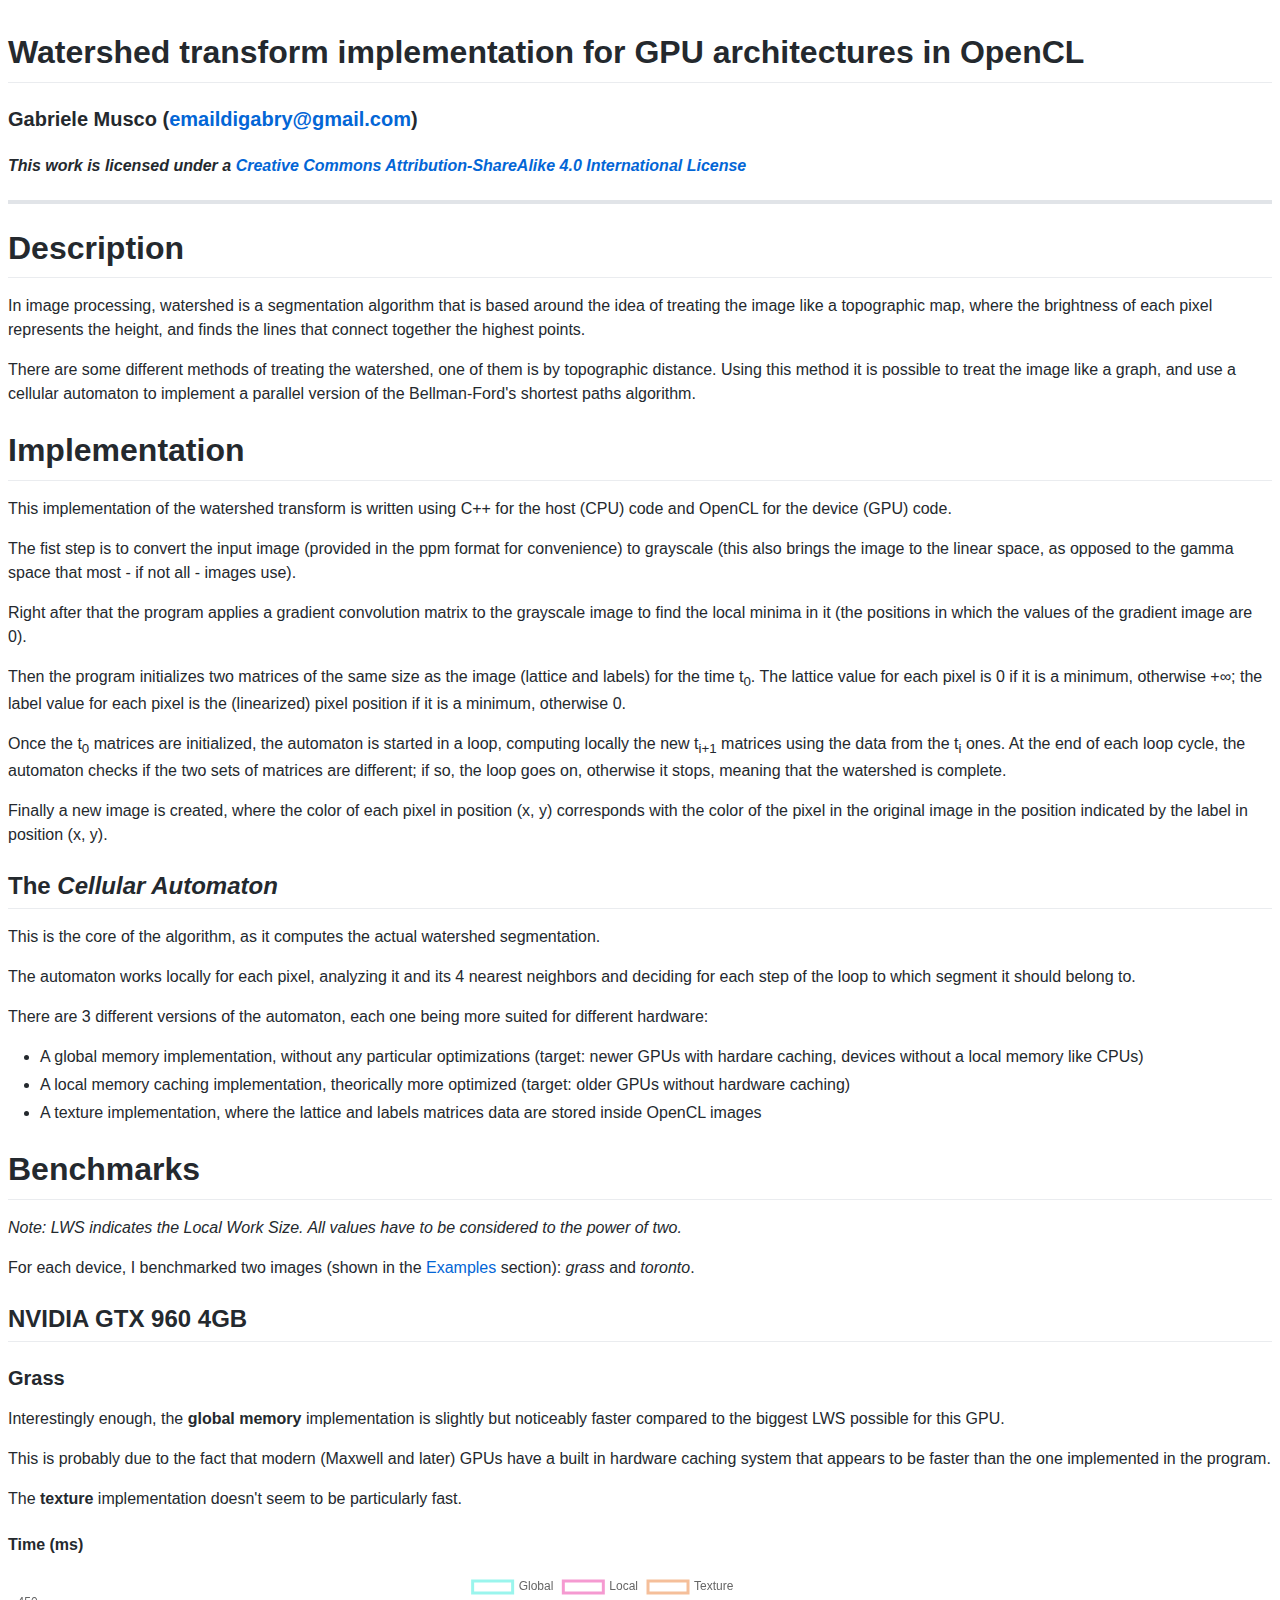
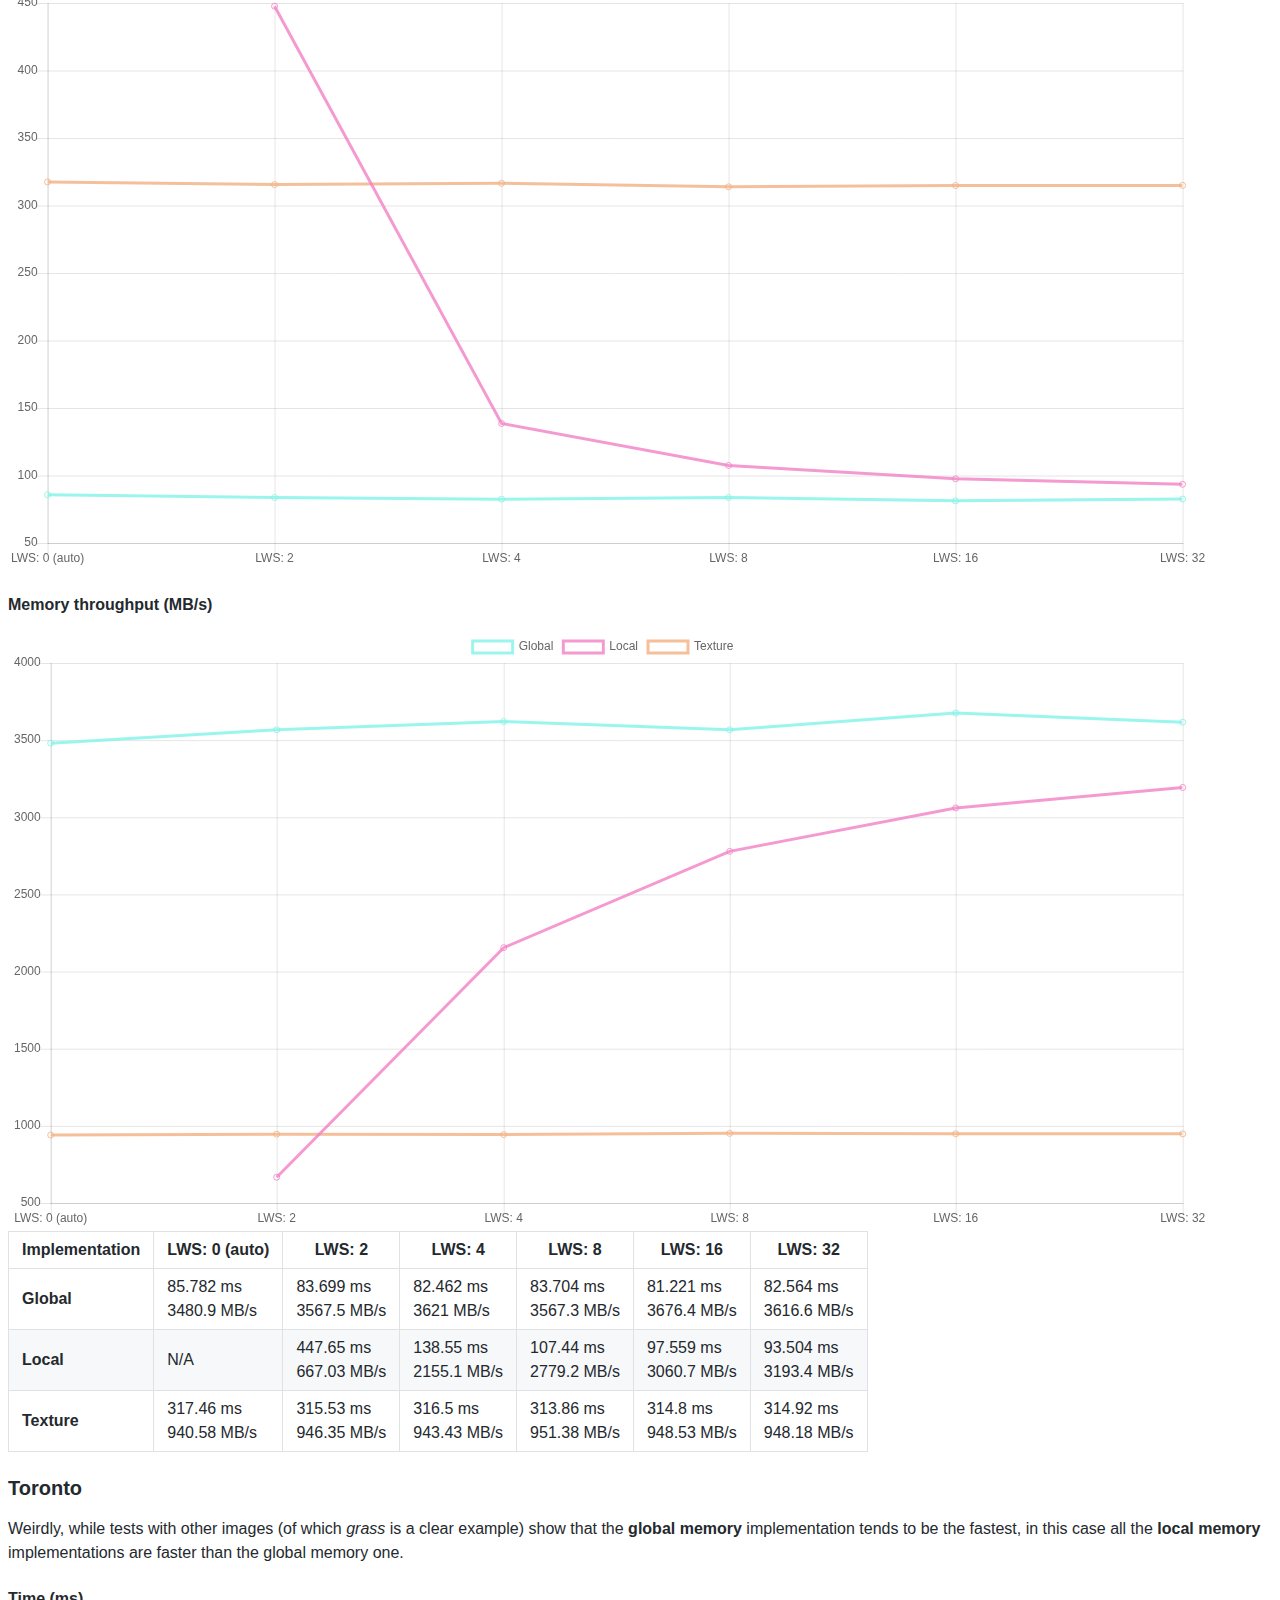
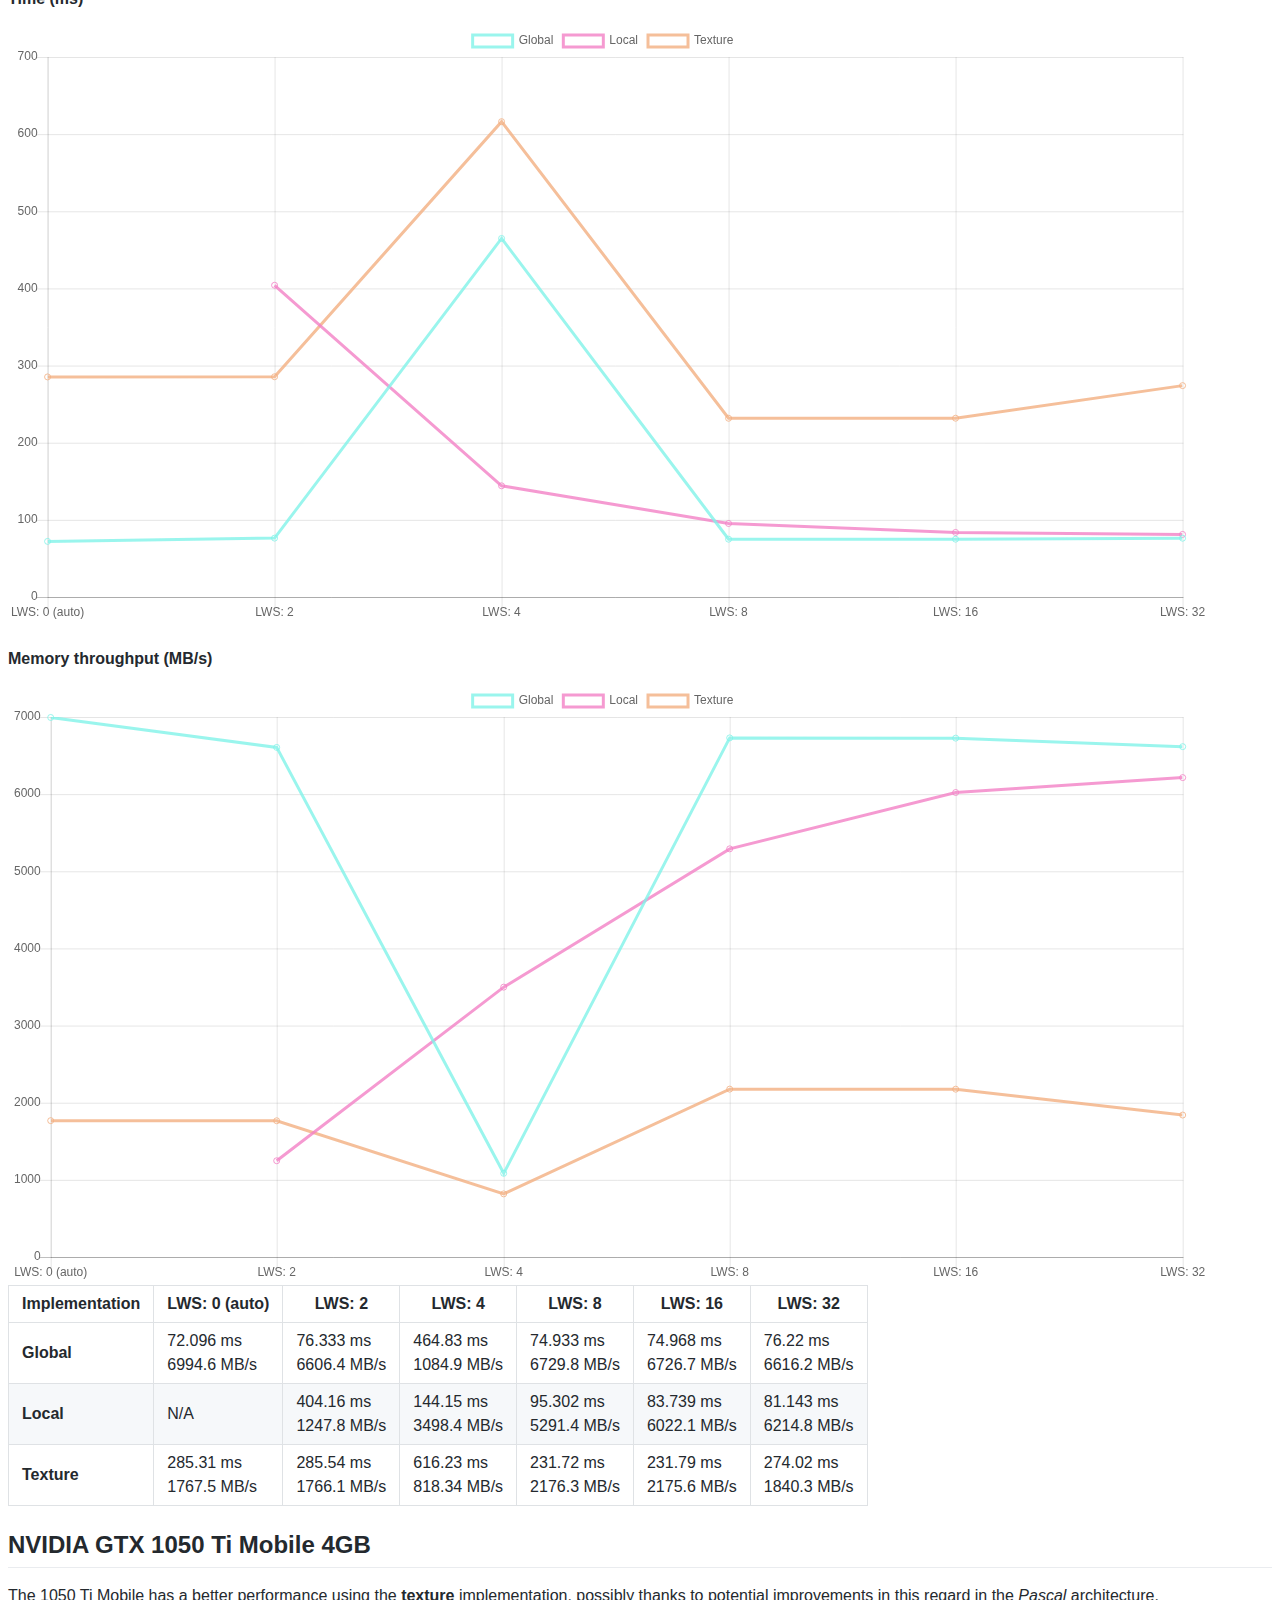
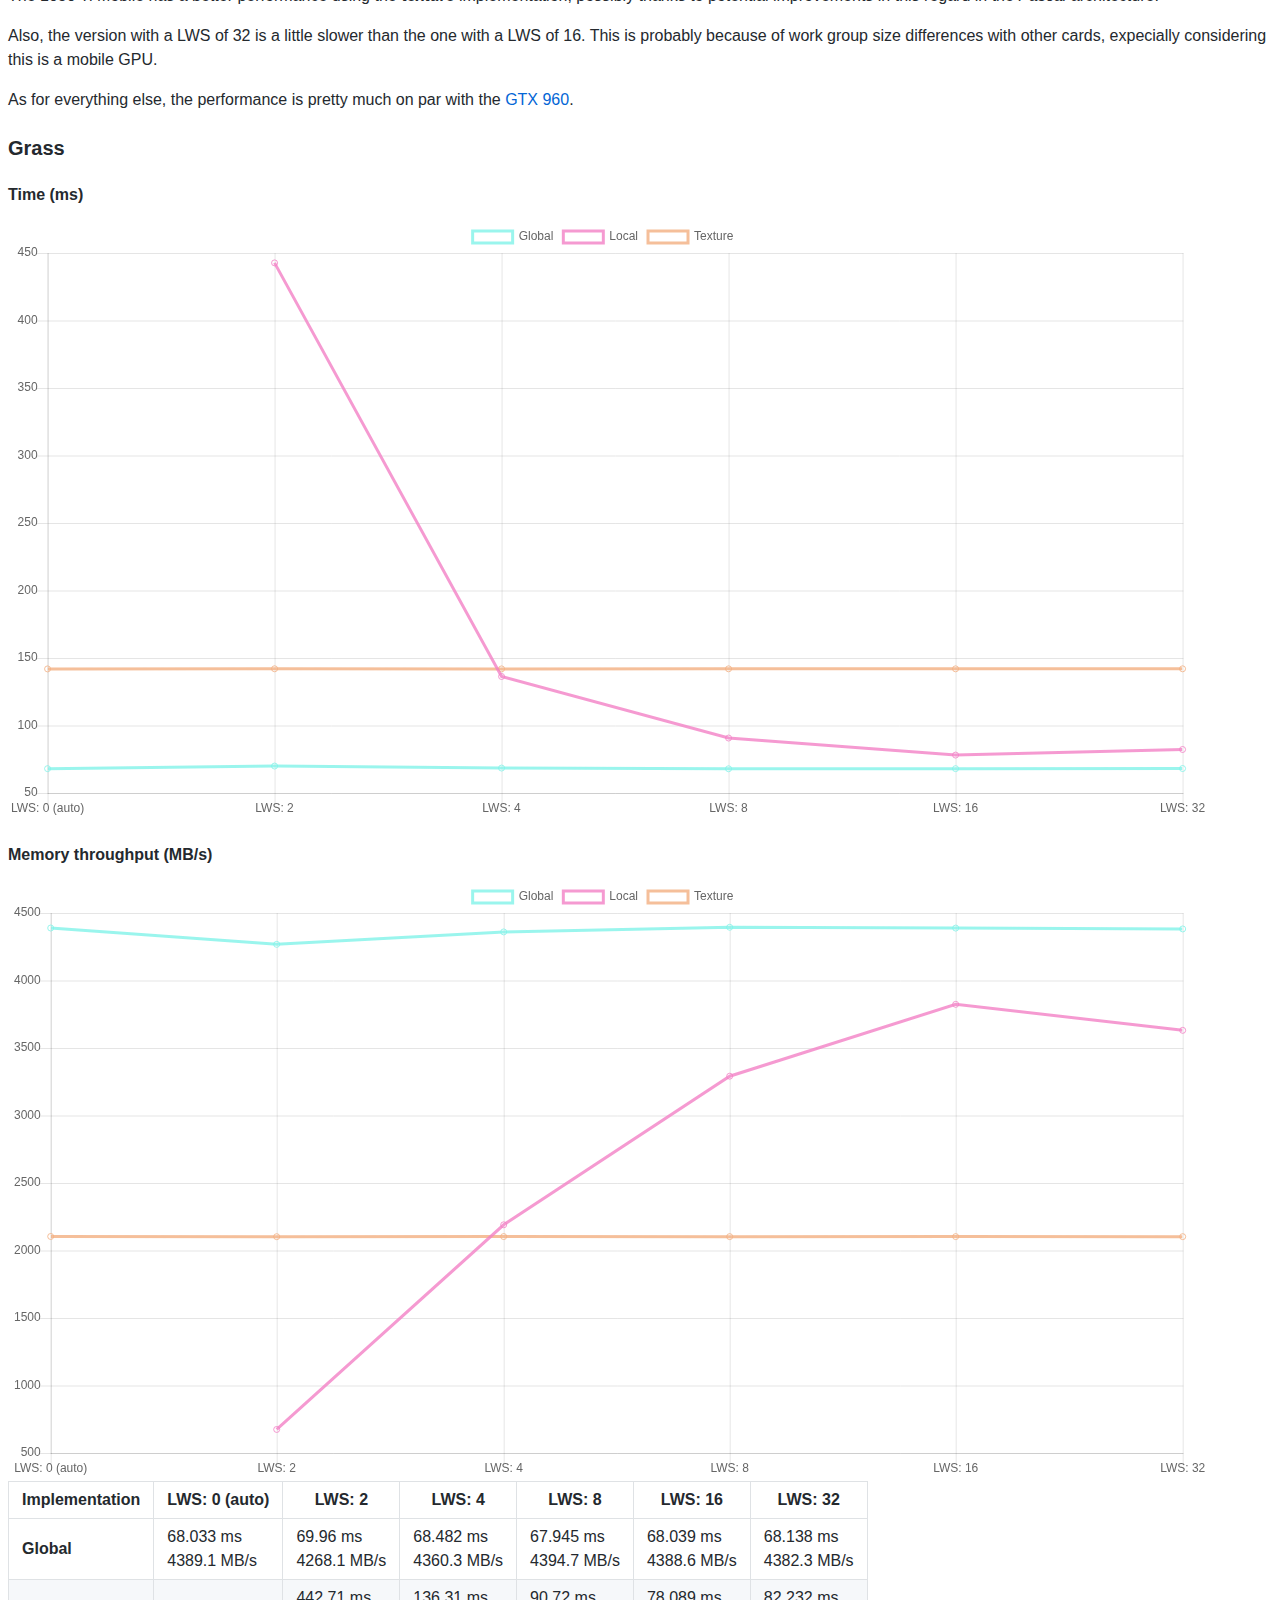
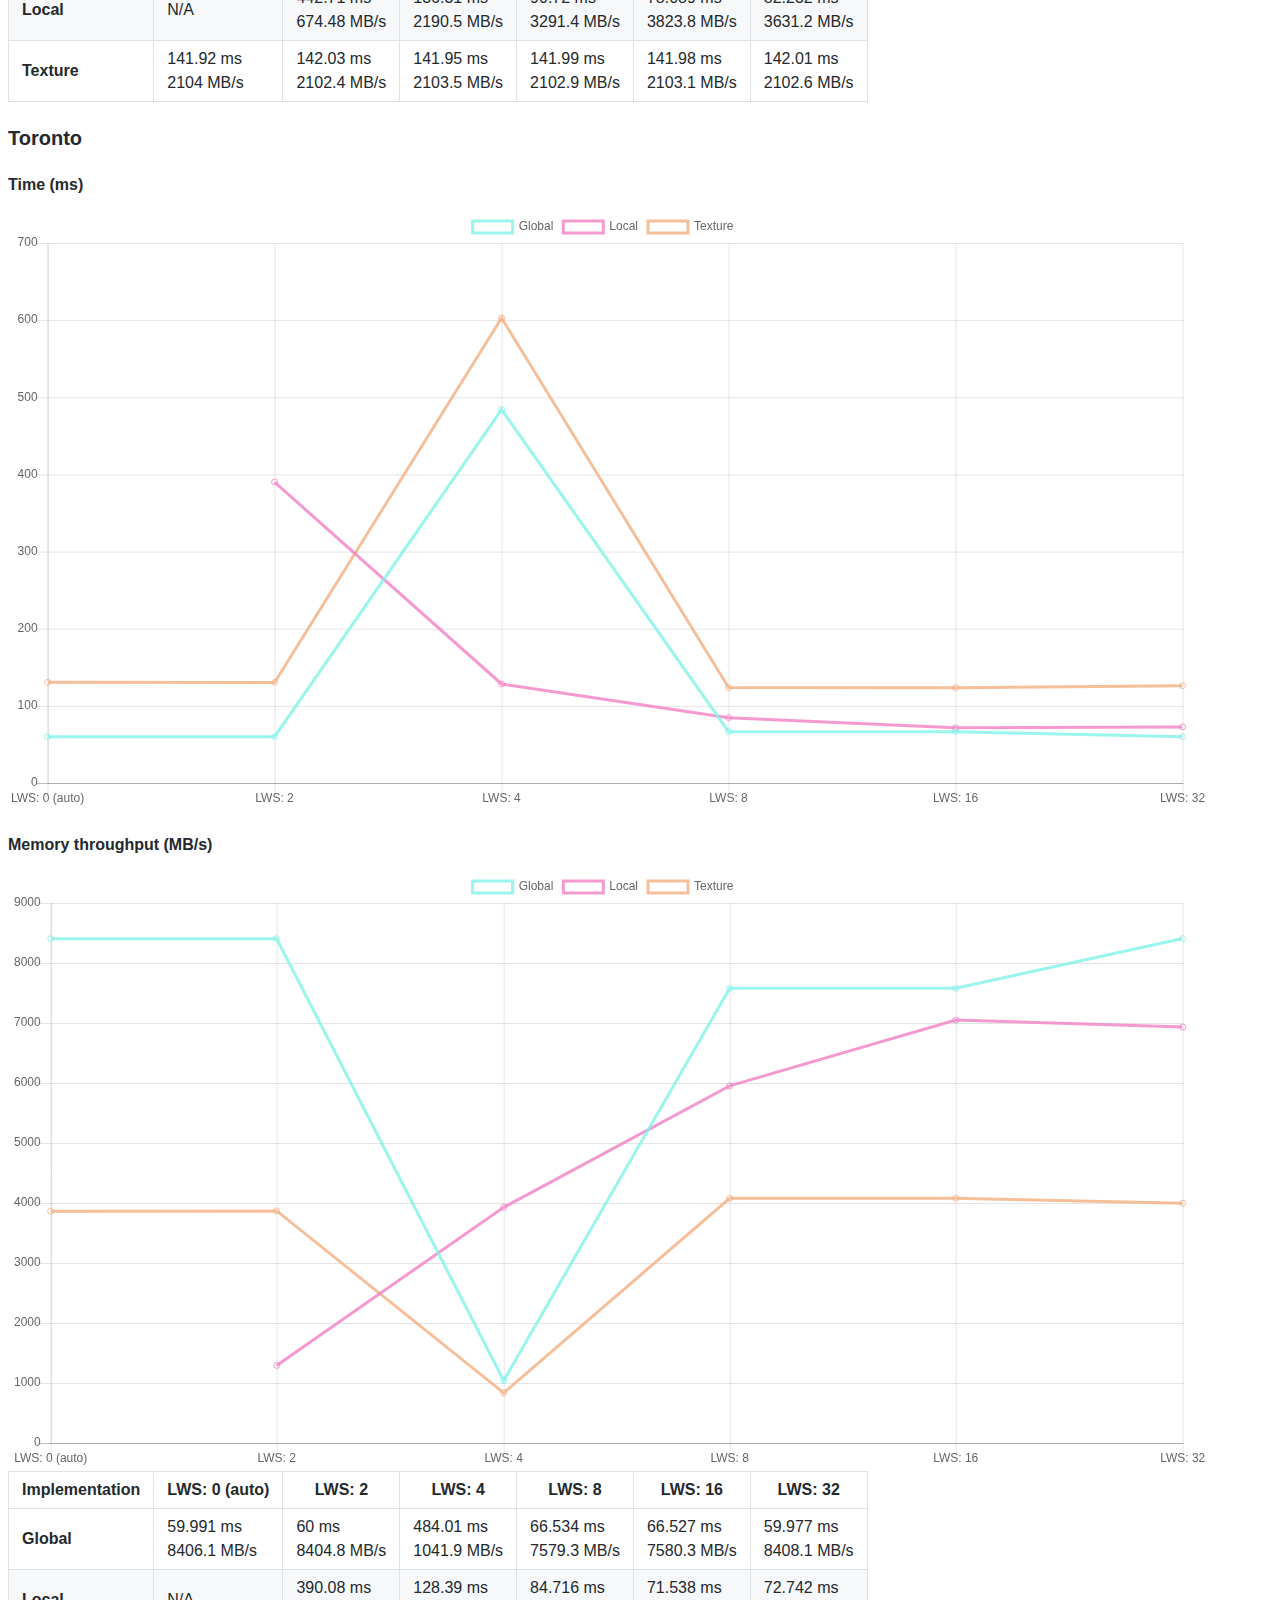
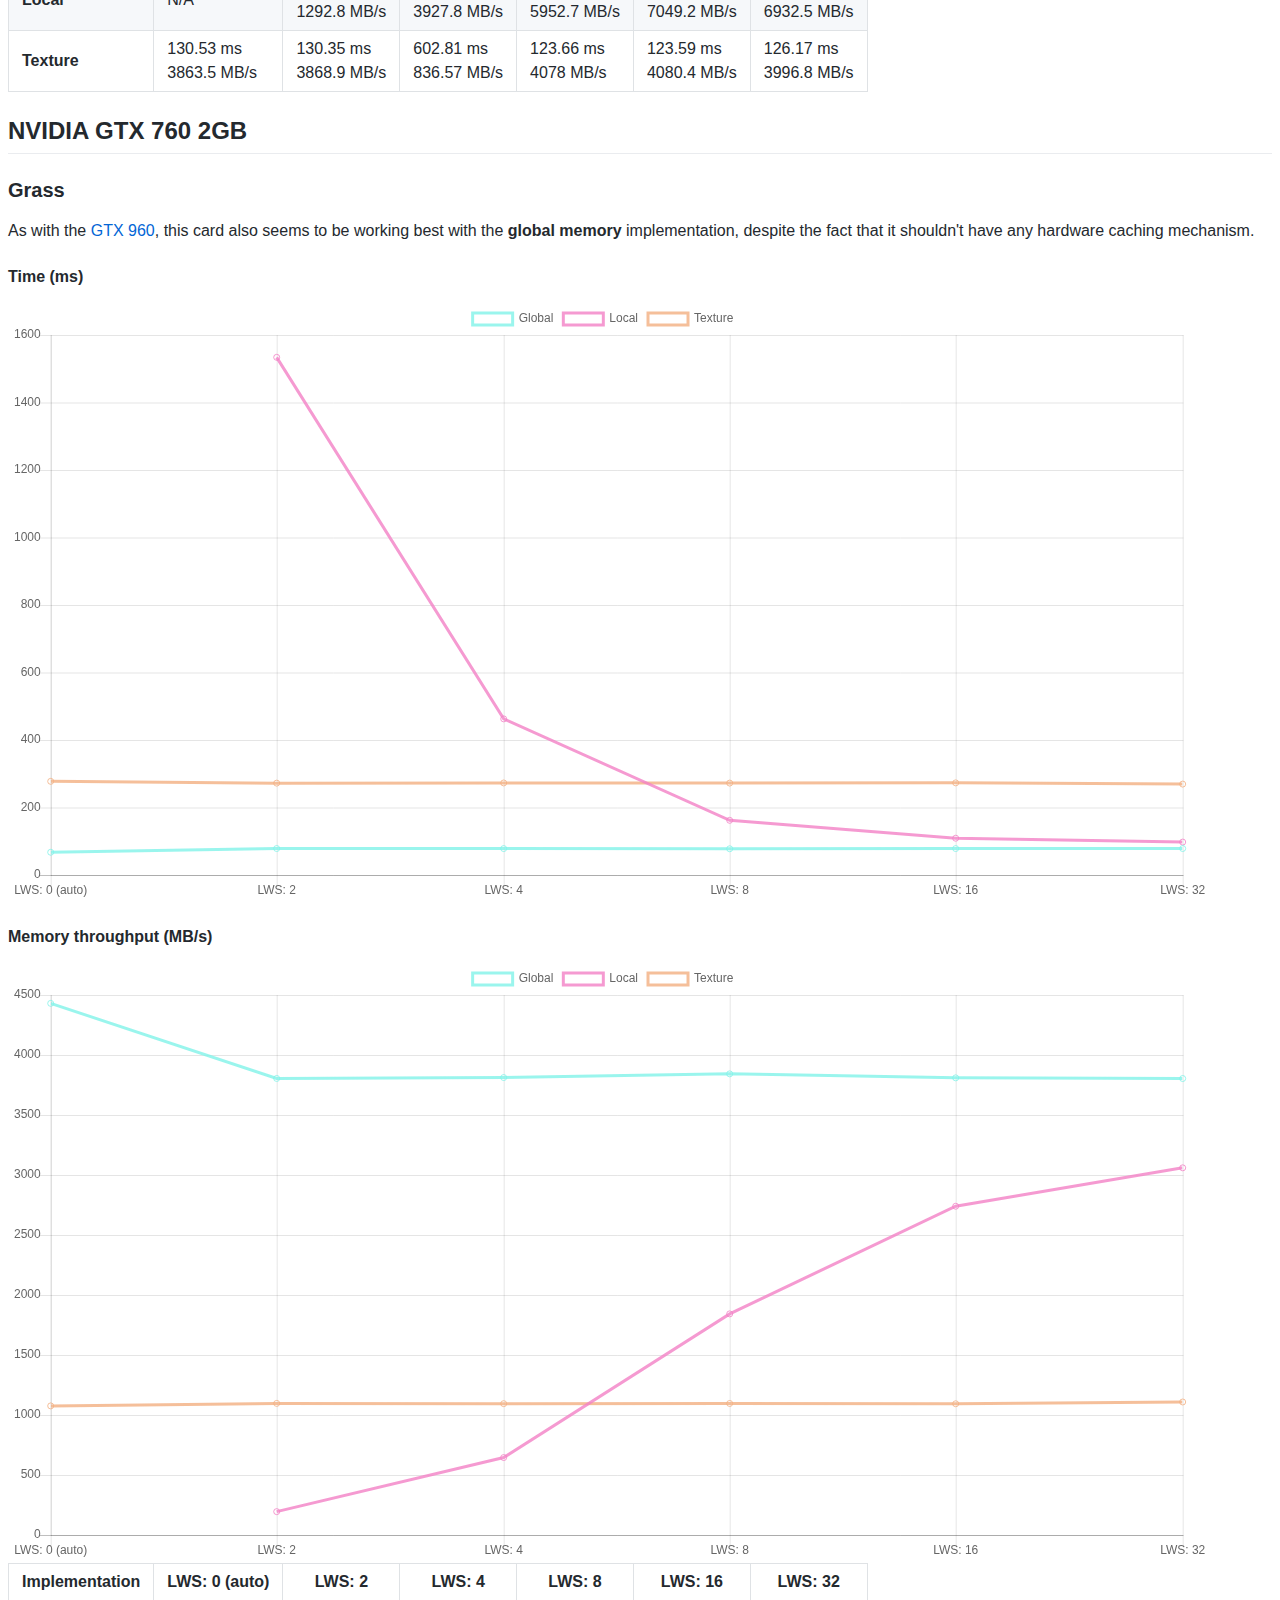
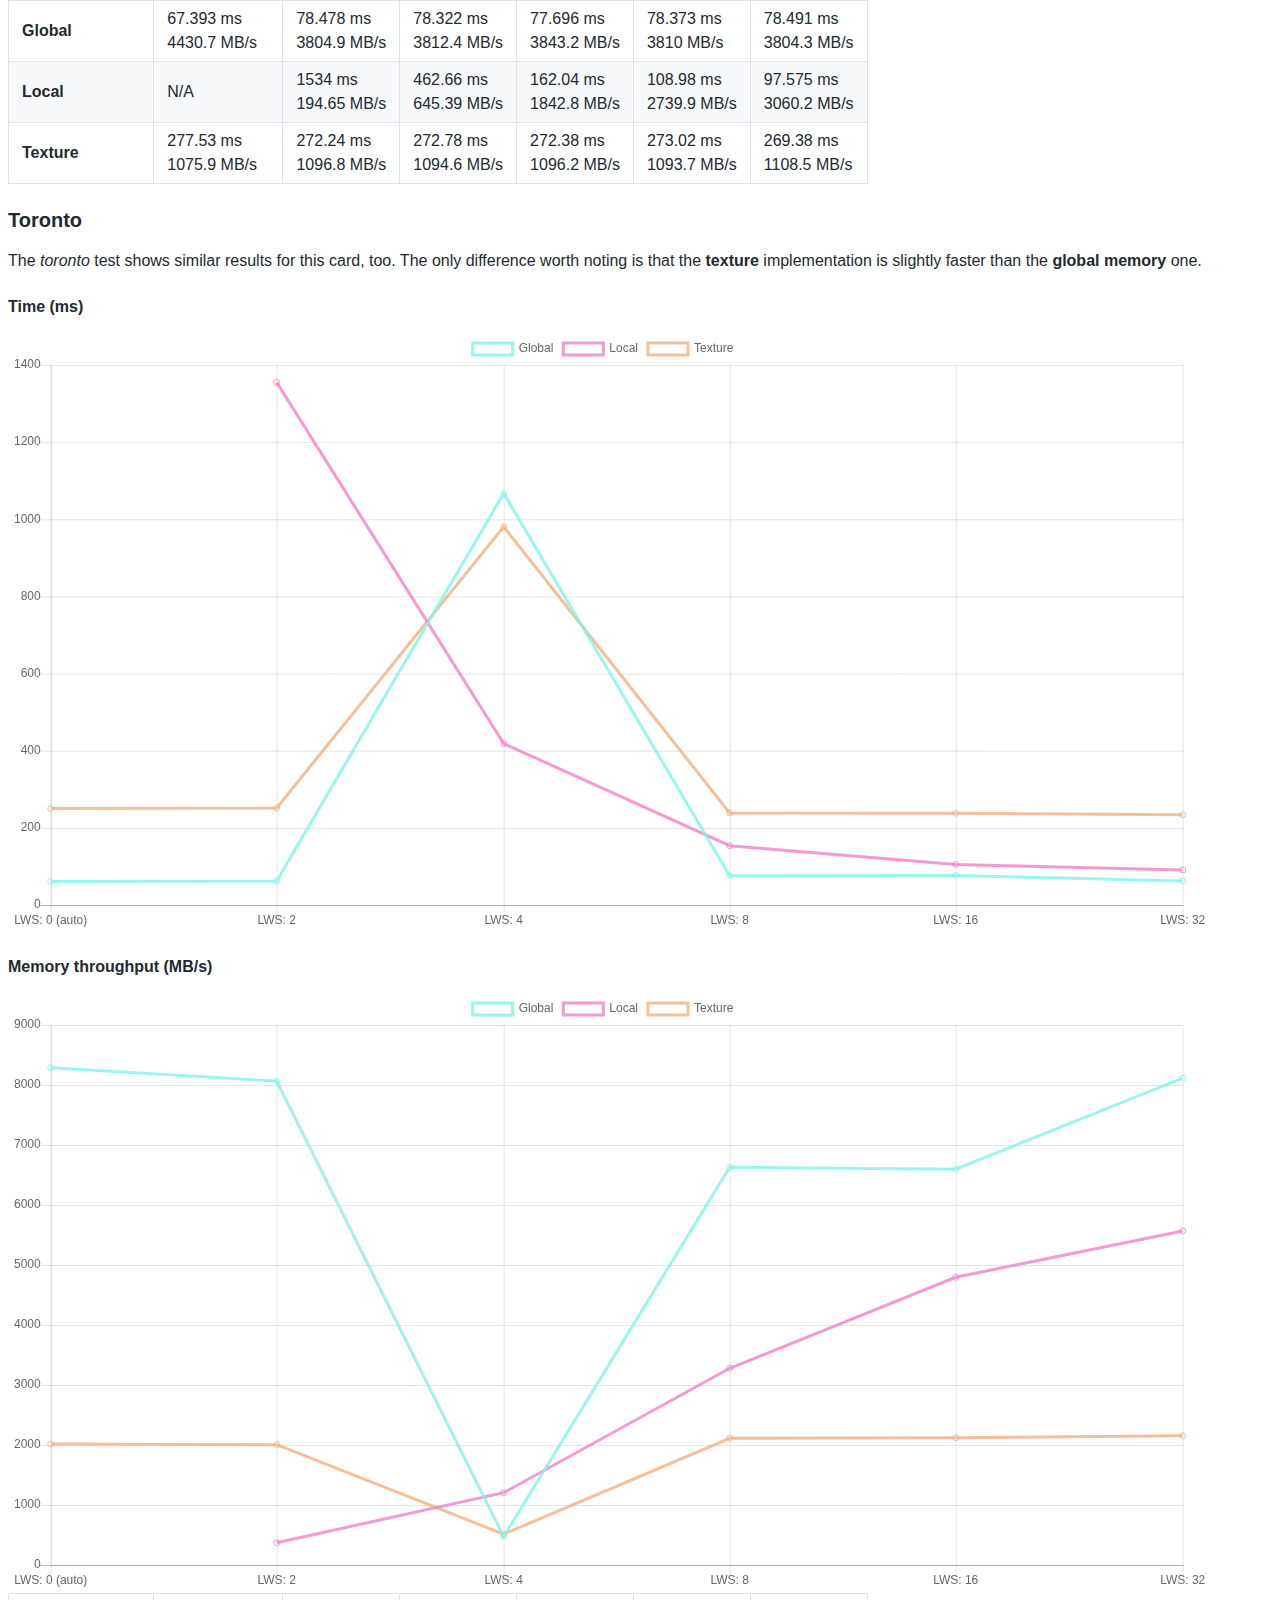
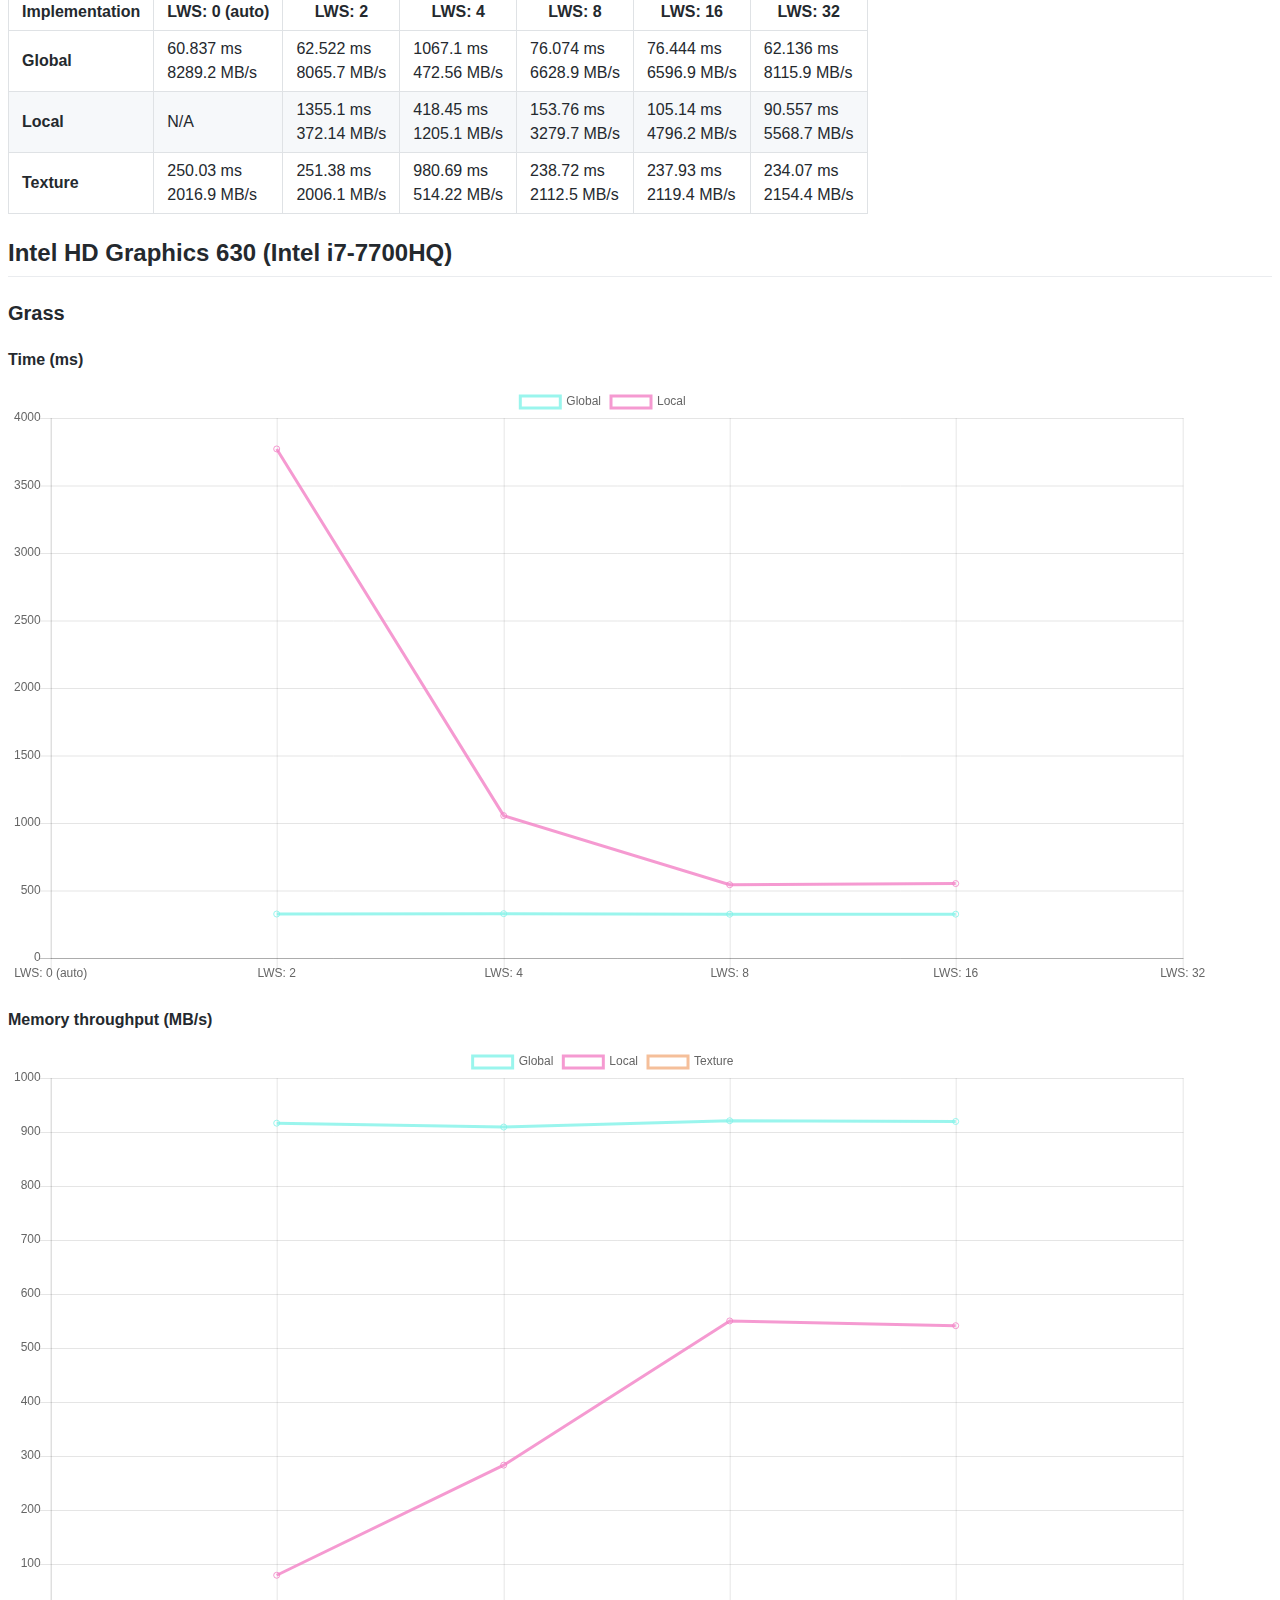
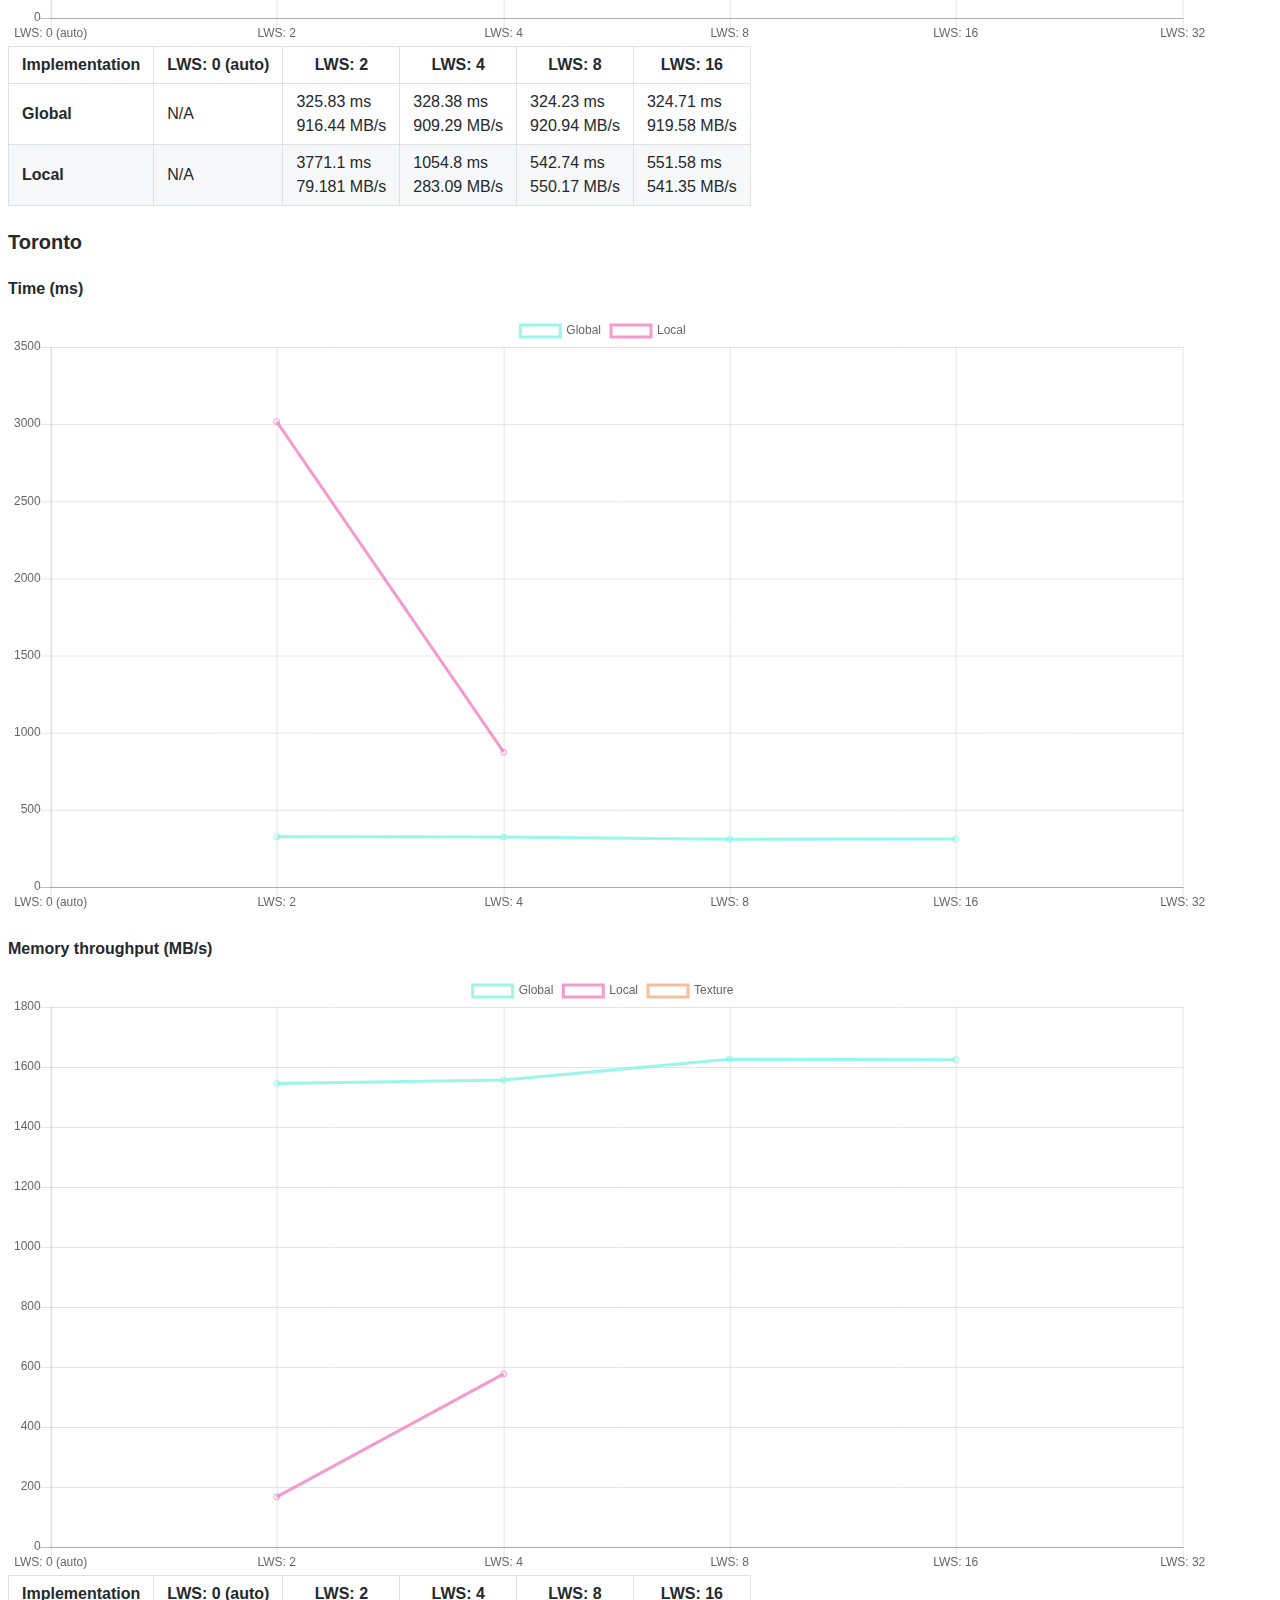
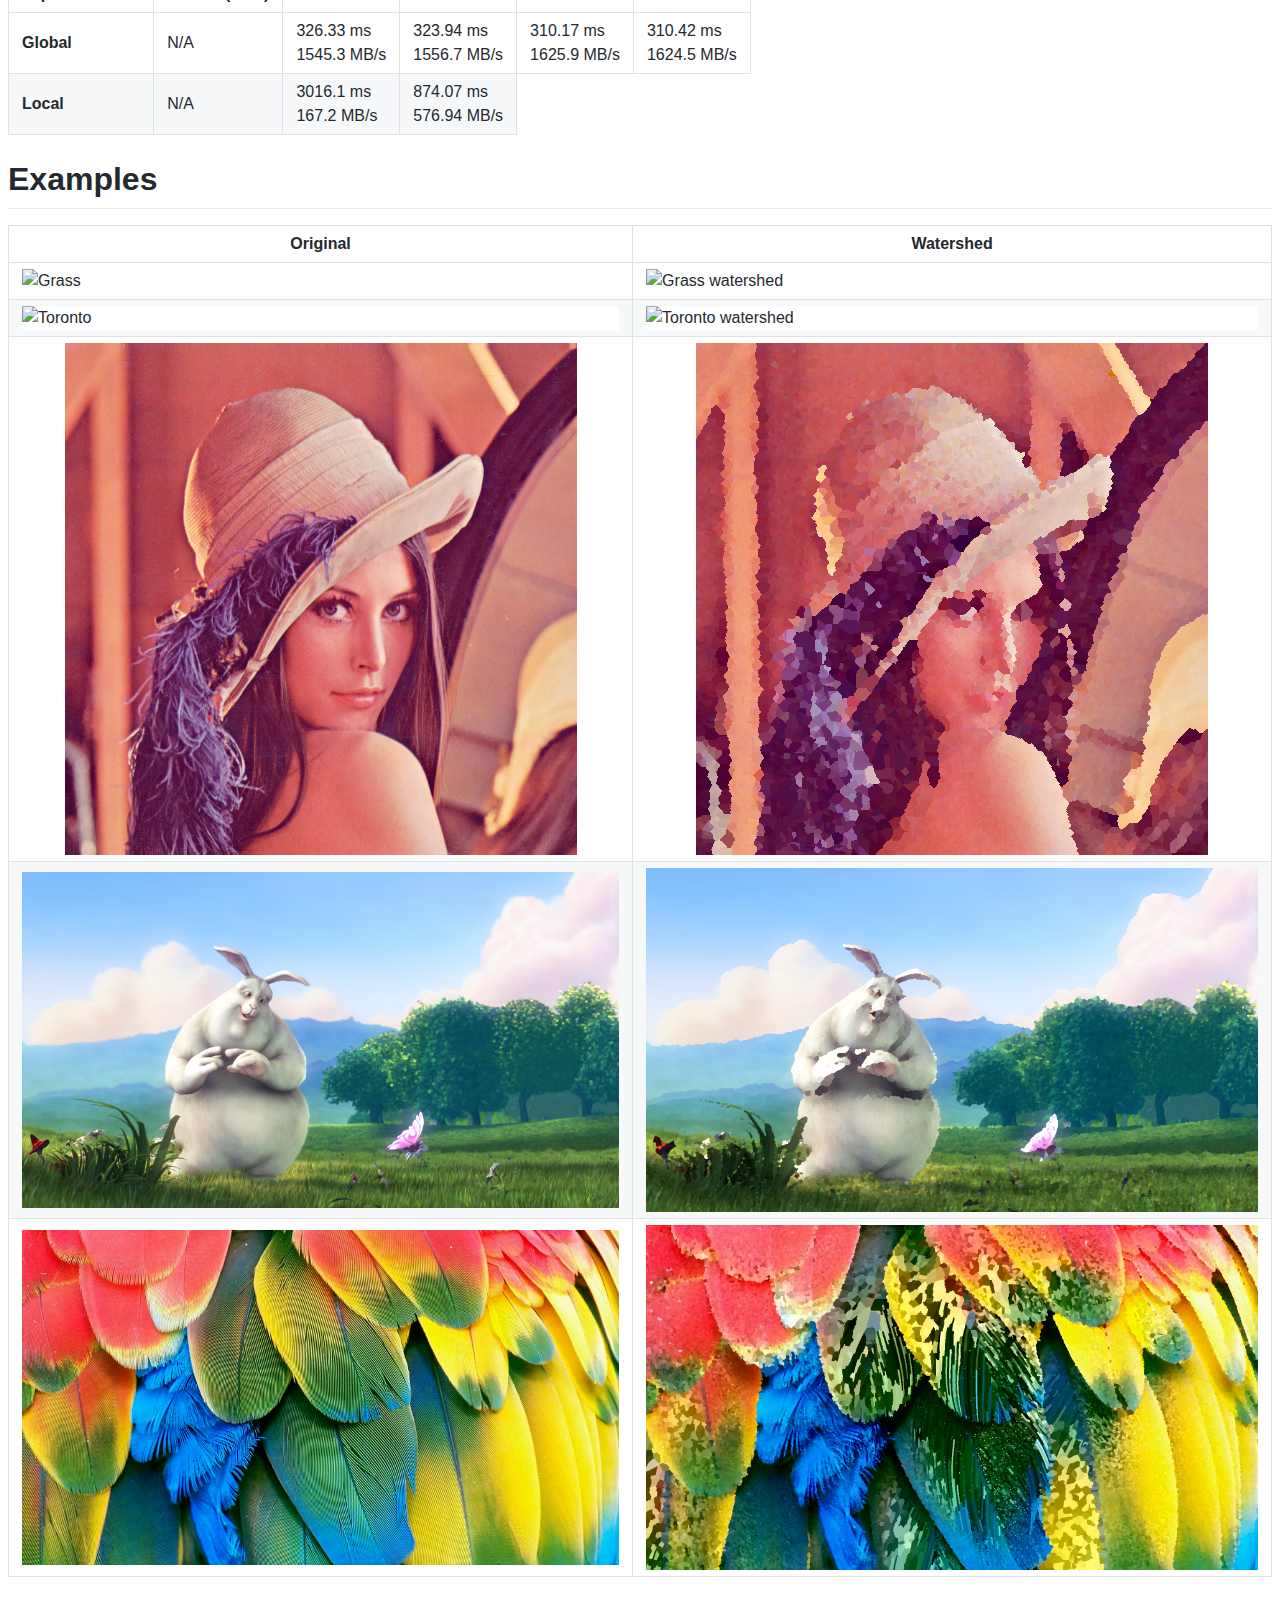
==== commit 462c25e8: "added memory throughput plots" ====
--- a/docs/index.html
+++ b/docs/index.html
@@ -87,16 +87,28 @@
 
 The **texture** implementation doesn't seem to be particularly fast.
 
+#### Time (ms)
+
 <canvas id="bench-gtx-960-grass"></canvas>
 
+#### Memory throughput (MB/s)
+
+<canvas id="bench-gtx-960-grass-throughput"></canvas>
+
 <div id="bench-gtx-960-grass-table"></div>
 
 ### Toronto
 
 Weirdly, while tests with other images (of which *grass* is a clear example) show that the **global memory** implementation tends to be the fastest, in this case all the **local memory** implementations are faster than the global memory one.
 
+#### Time (ms)
+
 <canvas id="bench-gtx-960-toronto"></canvas>
 
+#### Memory throughput (MB/s)
+
+<canvas id="bench-gtx-960-toronto-throughput"></canvas>
+
 <div id="bench-gtx-960-toronto-table"></div>
 
 ## NVIDIA GTX 1050 Ti Mobile 4GB
@@ -109,14 +121,26 @@
 
 ### Grass
 
+#### Time (ms)
+
 <canvas id="bench-gtx-1050ti-mobile-grass"></canvas>
 
+#### Memory throughput (MB/s)
+
+<canvas id="bench-gtx-1050ti-mobile-grass-throughput"></canvas>
+
 <div id="bench-gtx-1050ti-mobile-grass-table"></div>
 
 ### Toronto
 
+#### Time (ms)
+
 <canvas id="bench-gtx-1050ti-mobile-toronto"></canvas>
 
+#### Memory throughput (MB/s)
+
+<canvas id="bench-gtx-1050ti-mobile-toronto-throughput"></canvas>
+
 <div id="bench-gtx-1050ti-mobile-toronto-table"></div>
 
 ## NVIDIA GTX 760 2GB
@@ -125,29 +149,53 @@
 
 As with the [GTX 960](#nvidia-gtx-960-4gb), this card also seems to be working best with the **global memory** implementation, despite the fact that it shouldn't have any hardware caching mechanism.
 
+#### Time (ms)
+
 <canvas id="bench-gtx-760-grass"></canvas>
 
+#### Memory throughput (MB/s)
+
+<canvas id="bench-gtx-760-grass-throughput"></canvas>
+
 <div id="bench-gtx-760-grass-table"></div>
 
 ### Toronto
 
 The *toronto* test shows similar results for this card, too. The only difference worth noting is that the **texture** implementation is slightly faster than the **global memory** one.
 
+#### Time (ms)
+
 <canvas id="bench-gtx-760-toronto"></canvas>
 
+#### Memory throughput (MB/s)
+
+<canvas id="bench-gtx-760-toronto-throughput"></canvas>
+
 <div id="bench-gtx-760-toronto-table"></div>
 
 ## Intel HD Graphics 630 (Intel i7-7700HQ)
 
 ### Grass
 
+#### Time (ms)
+
 <canvas id="bench-intel-630-grass"></canvas>
 
+#### Memory throughput (MB/s)
+
+<canvas id="bench-intel-630-grass-throughput"></canvas>
+
 <div id="bench-intel-630-grass-table"></div>
 
 ### Toronto
 
+#### Time (ms)
+
 <canvas id="bench-intel-630-toronto"></canvas>
+
+#### Memory throughput (MB/s)
+
+<canvas id="bench-intel-630-toronto-throughput"></canvas>
 
 <div id="bench-intel-630-toronto-table"></div>
 
@@ -210,17 +258,35 @@
         let img_global = {label: 'Global', data: [null], "backgroundColor": "rgba(0,0,0,0)", borderColor: multicolor[0], "lineTension": 0};
         let img_local = {label: 'Local', data: [null], "backgroundColor": "rgba(0,0,0,0)", borderColor: multicolor[1], "lineTension": 0};
         let img_texture = {label: 'Texture', data: [null], "backgroundColor": "rgba(0,0,0,0)", borderColor: multicolor[2], "lineTension": 0};
+        
+        let thr_global = {label: 'Global', data: [null], "backgroundColor": "rgba(0,0,0,0)", borderColor: multicolor[0], "lineTension": 0};
+        let thr_local = {label: 'Local', data: [null], "backgroundColor": "rgba(0,0,0,0)", borderColor: multicolor[1], "lineTension": 0};
+        let thr_texture = {label: 'Texture', data: [null], "backgroundColor": "rgba(0,0,0,0)", borderColor: multicolor[2], "lineTension": 0};
+
         c_bench.map((value) => {
             if (value['image'] == c_img && value['implementation'] == 'global') {
-                if (value["size"] === "0") img_global.data[0]=value['time'];
-                else img_global.data.push(value['time']);
+                if (value["size"] === "0") {
+                    img_global.data[0]=value['time'];
+                    thr_global.data[0]=value['throughput'];
+                }
+                else {
+                    img_global.data.push(value['time']);
+                    thr_global.data.push(value['throughput']);
+                }
             }
             else if (value['image'] == c_img && value['implementation'] == 'local') {
                 img_local.data.push(value['time']);
+                thr_local.data.push(value['throughput']);
             }
             else if (value['image'] == c_img && value['implementation'] == 'image') {
-                if (value["size"] === "0") img_texture.data[0]=value['time'];
-                else img_texture.data.push(value['time']);
+                if (value["size"] === "0") {
+                    img_texture.data[0]=value['time'];
+                    thr_texture.data[0]=value['throughput'];
+                }
+                else {
+                    img_texture.data.push(value['time']);
+                    thr_texture.data.push(value['throughput']);
+                }
             }
         });
         let max_lws = Math.max(img_global.data.length, img_local.data.length, img_texture.data.length);
@@ -231,13 +297,14 @@
             if (isauto) lwses[i] += ' (auto)';
         }
         let datasets = [img_global, img_local, img_texture];
+        let datasets_thr = [thr_global, thr_local, thr_texture];
         if (img_texture.data.length<=1) datasets.pop(2);
         let table = `
 | Implementation | ${lwses.map(val => { return `${val} |` }).join('')}
 |---|---|---|---|---|---|---|
-| Global | ${img_global.data.map(val => { return `${val} |` }).join('')}
-| Local | ${img_local.data.map(val => { return `${val} |` }).join('')}
-${img_texture.data.length>1 ? `| Texture | ${img_texture.data.map(val => { return `${val} |` }).join('')}` : ''}
+| **Global** | ${img_global.data.map((val, i) => { return val ? `${val} ms<br />${thr_global.data[i]} MB/s |` : 'N/A |' }).join('')}
+| **Local** | ${img_local.data.map((val, i) => { return val ? `${val} ms<br />${thr_local.data[i]} MB/s |` : 'N/A |' }).join('')}
+${img_texture.data.length>1 ? `| **Texture** | ${img_texture.data.map((val, i) => { return val ? `${val} ms<br />${thr_texture.data[i]} MB/s |` : 'N/A |' }).join('')}` : ''}
 `;
         document.getElementById(`${key}-${c_img}-table`).innerHTML=marked(table);
         new Chart(document.getElementById(`${key}-${c_img}`).getContext('2d'), {
@@ -247,6 +314,13 @@
                 "datasets": datasets
             }
         });
+        new Chart(document.getElementById(`${key}-${c_img}-throughput`).getContext('2d'), {
+            "type": "line",
+            "data": {
+                "labels": benchlabels,
+                "datasets": datasets_thr
+            }
+        });
     });
 });
         </script>
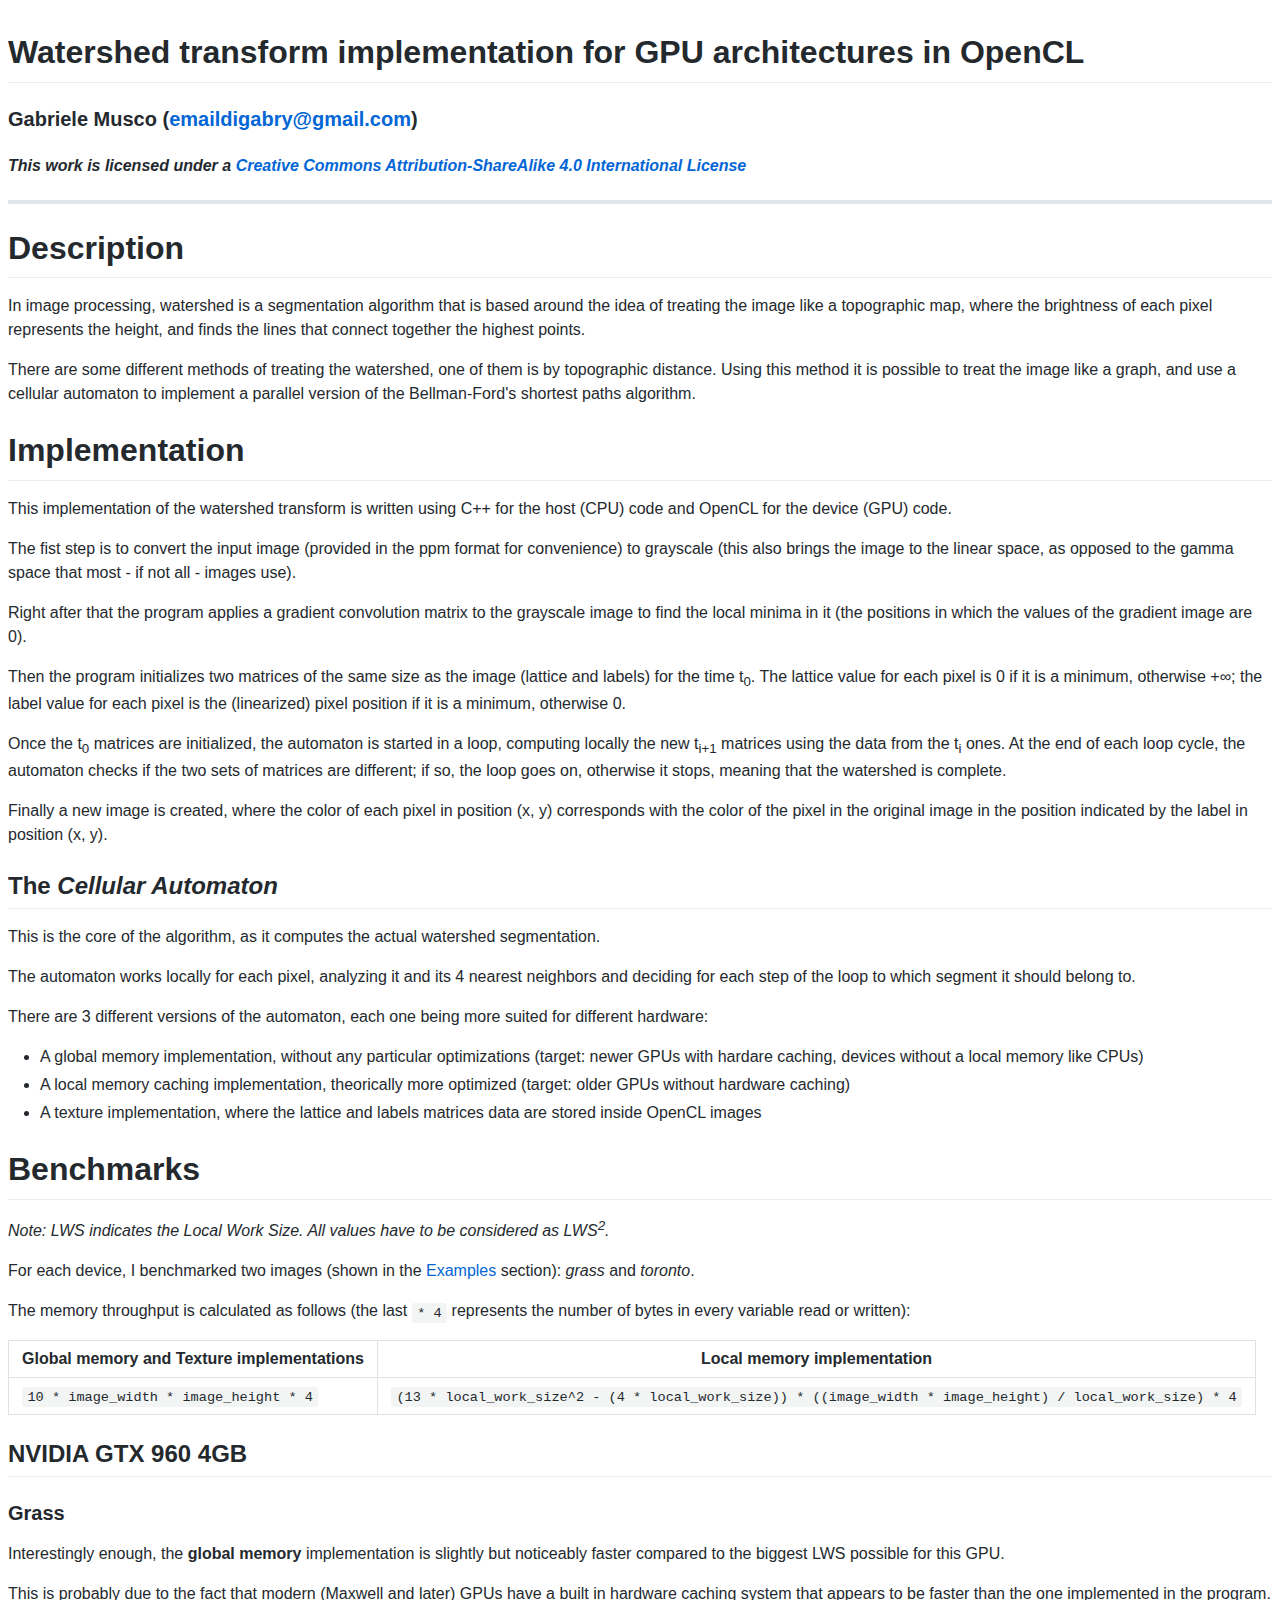
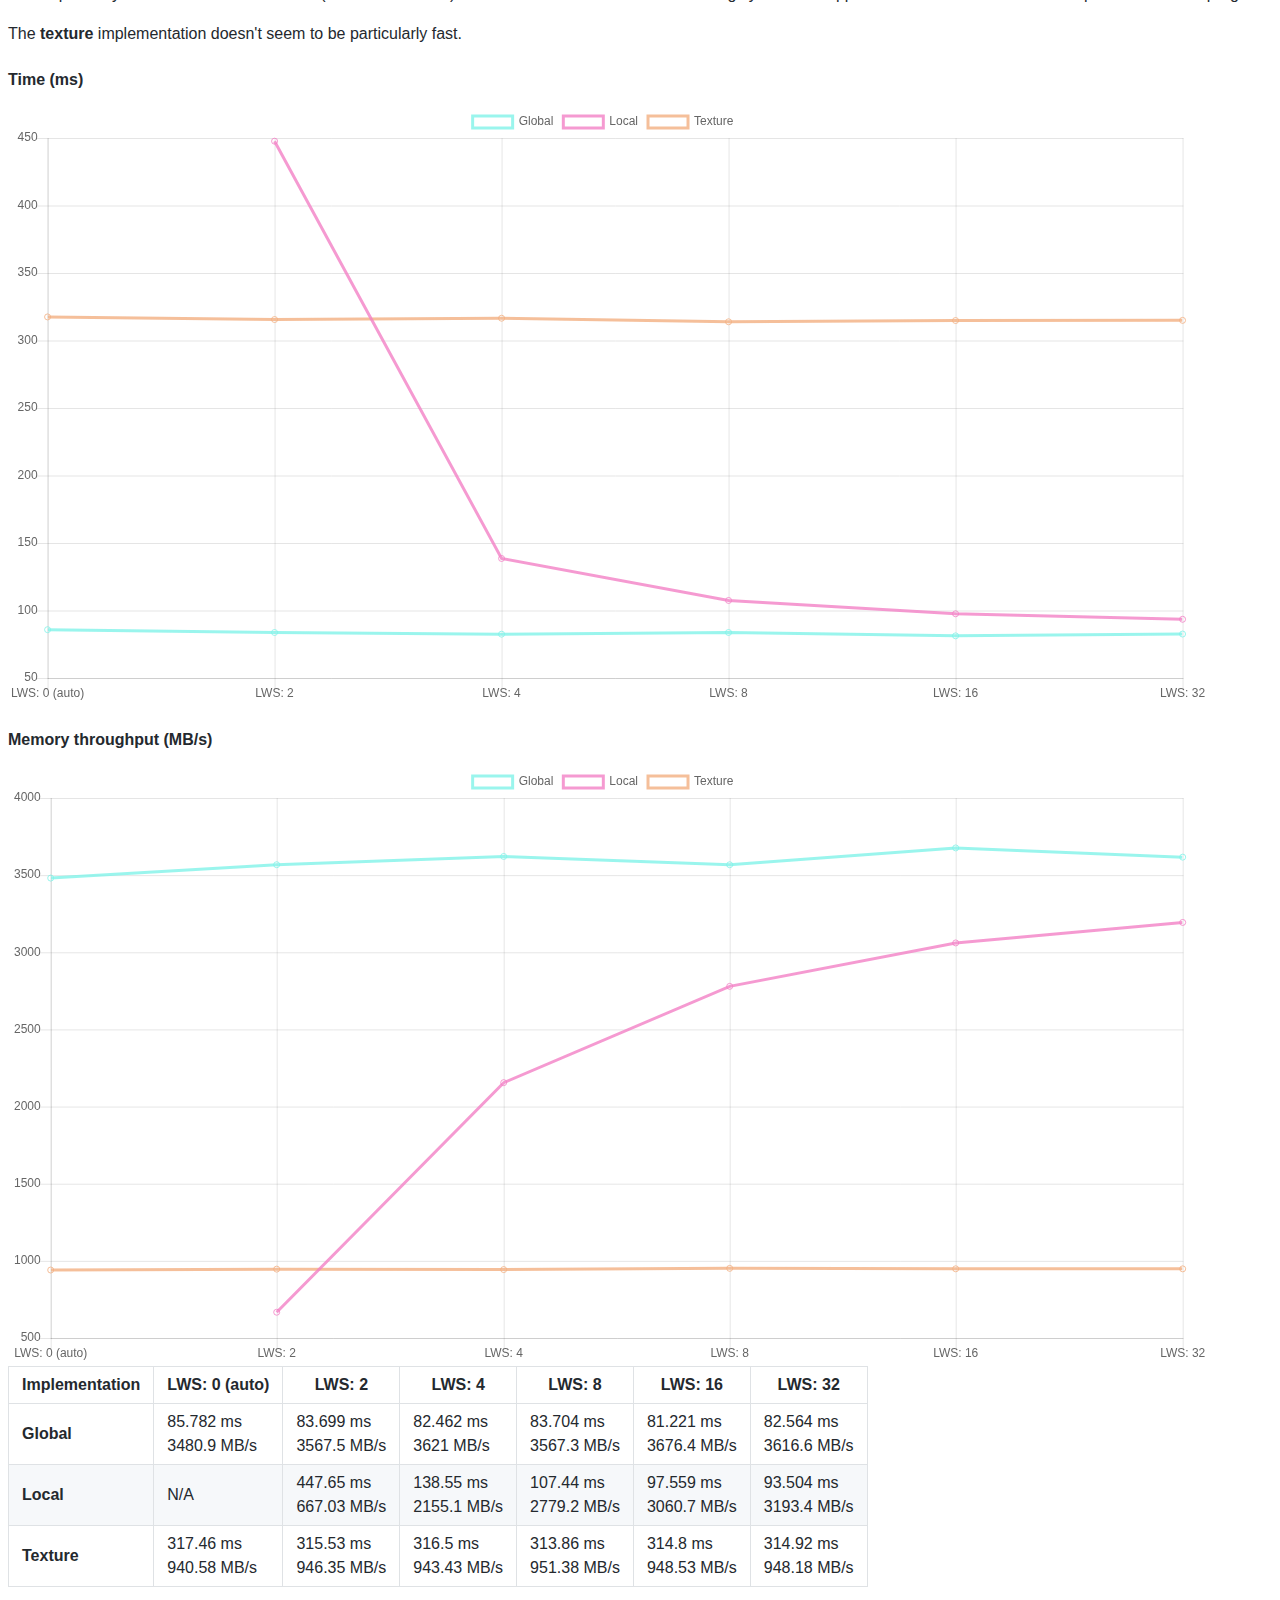
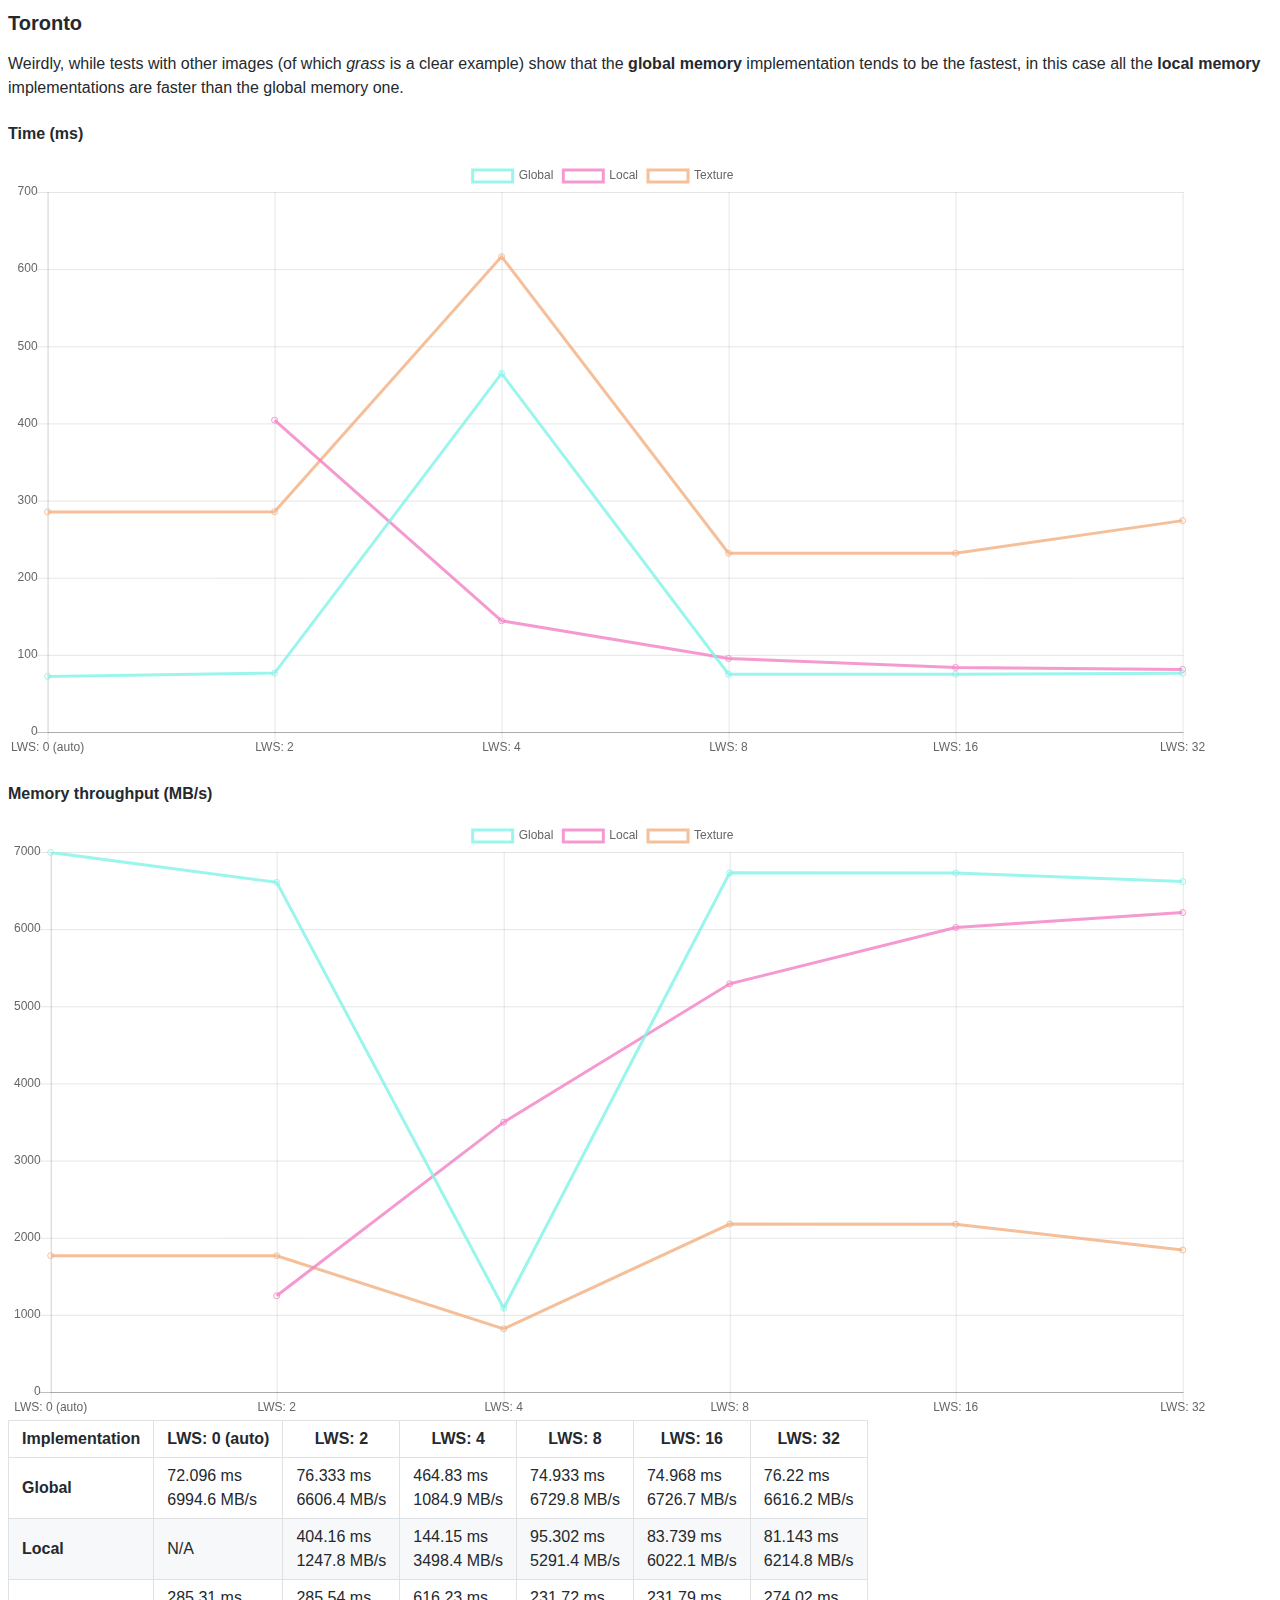
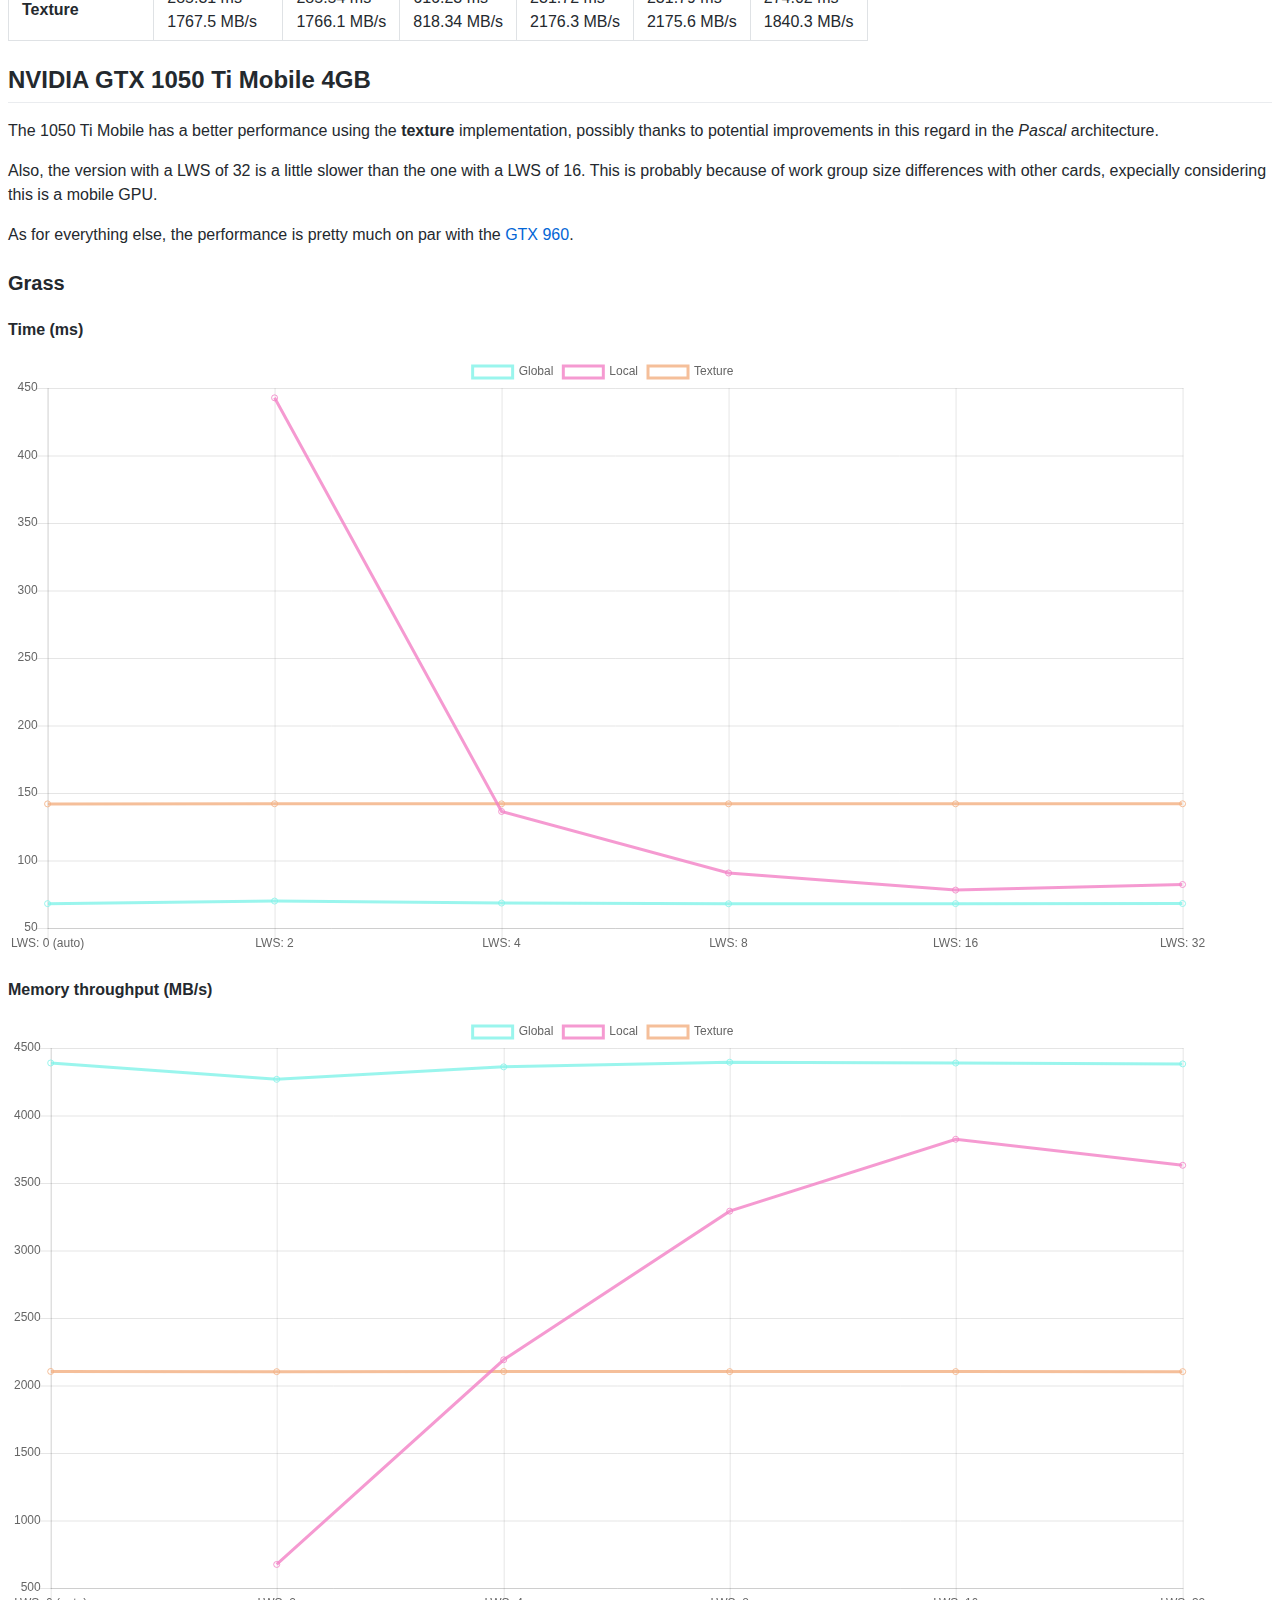
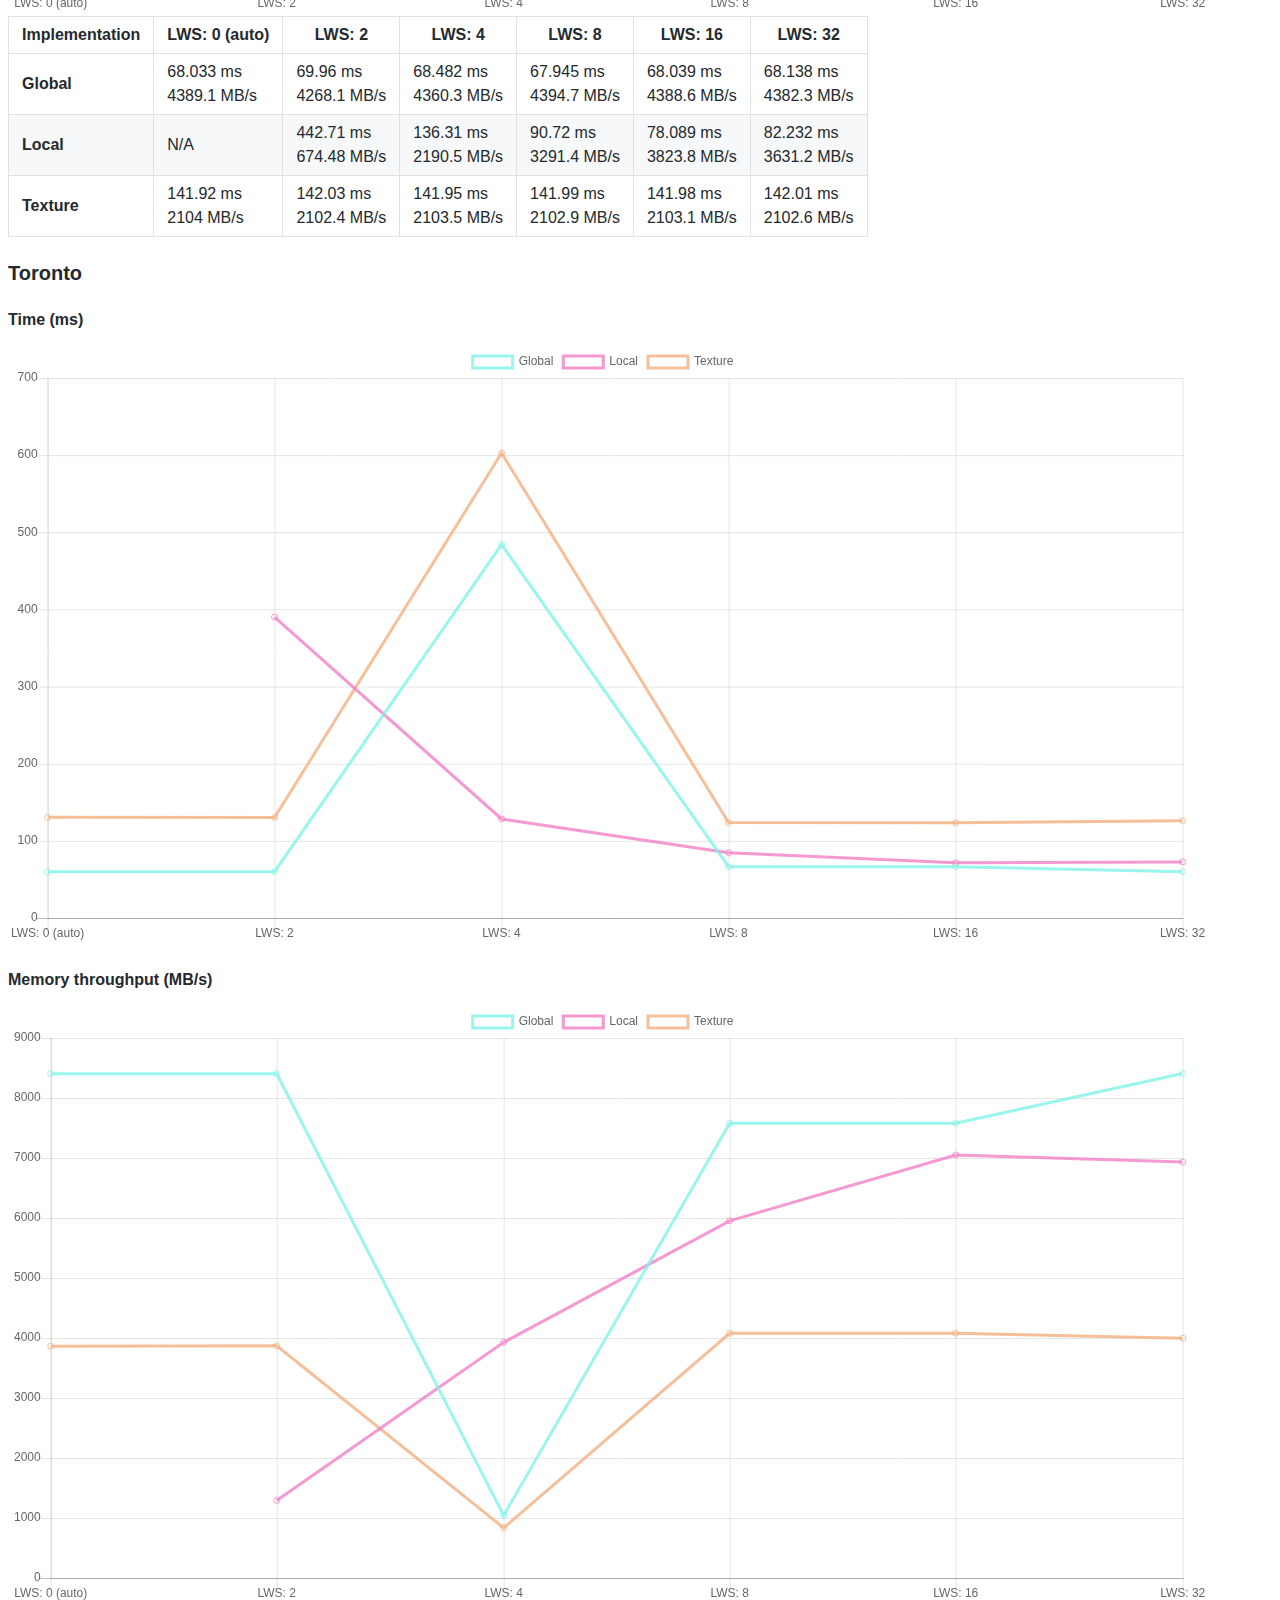
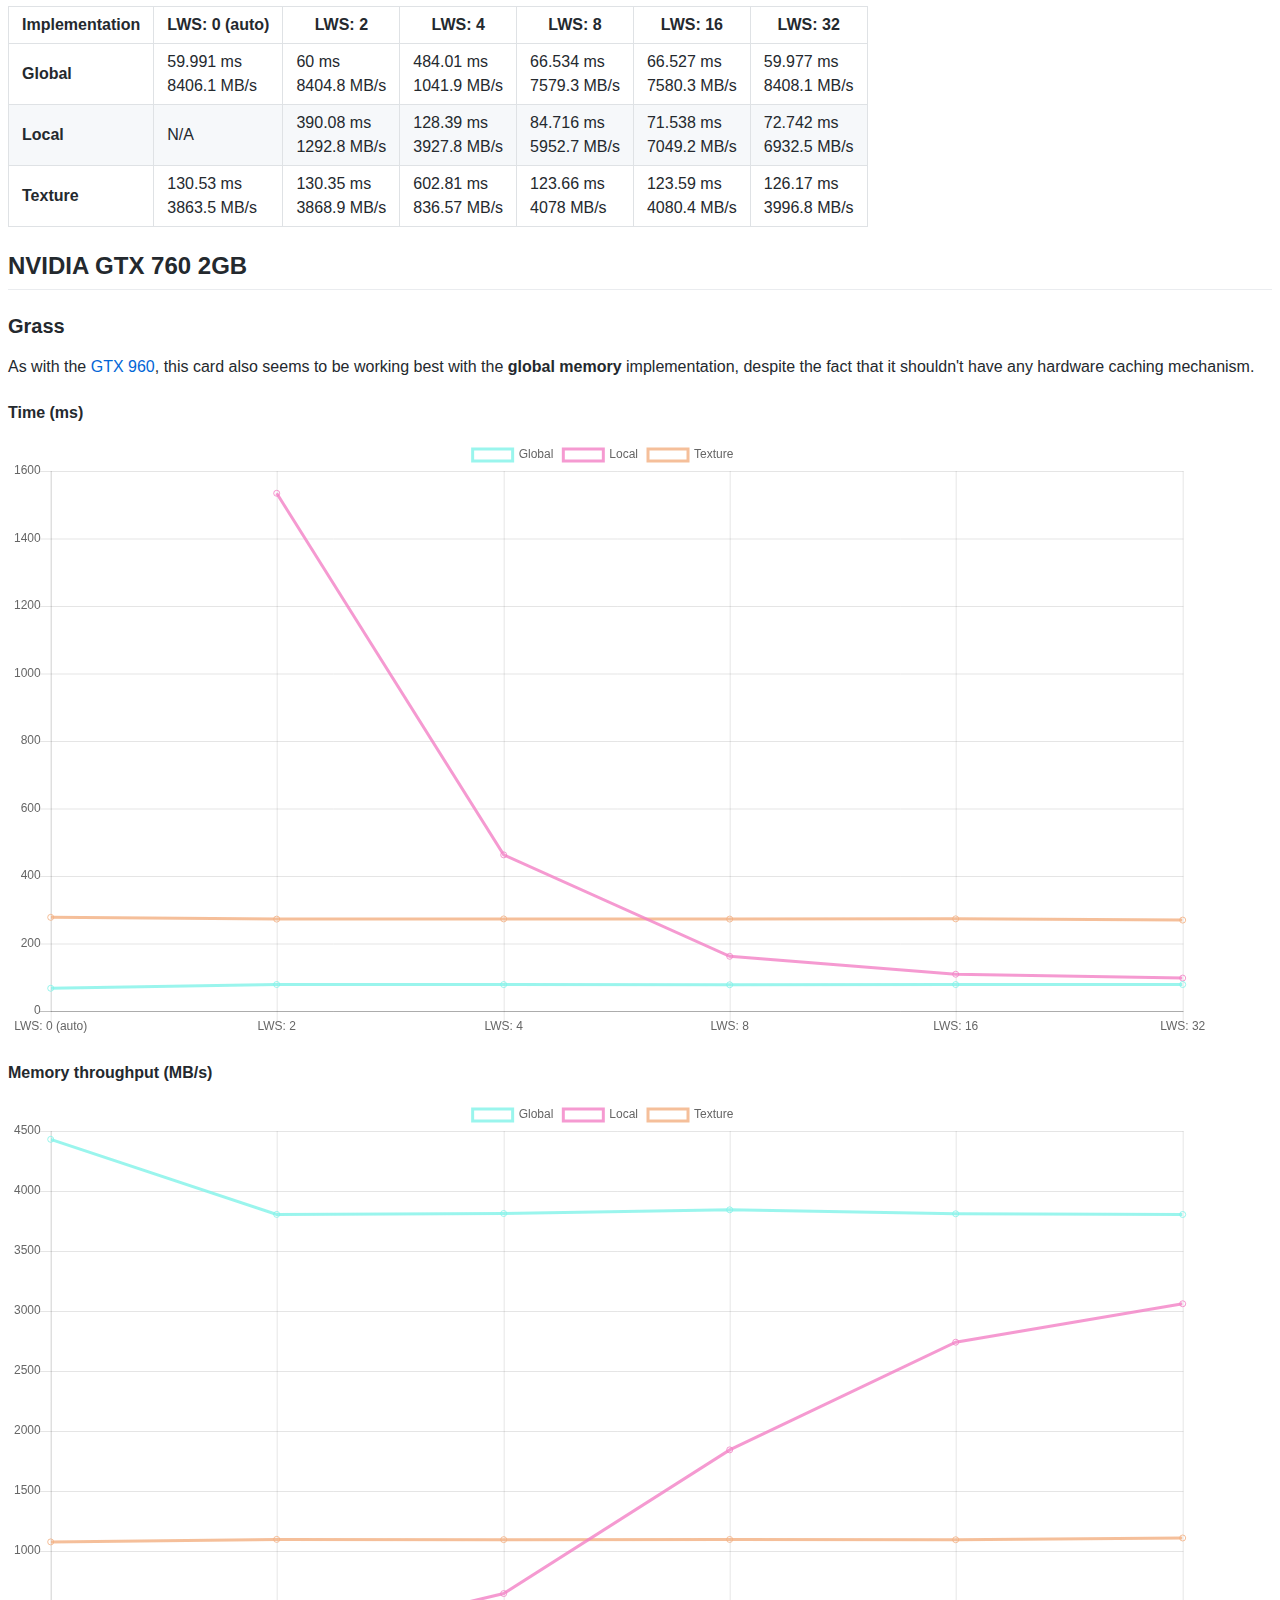
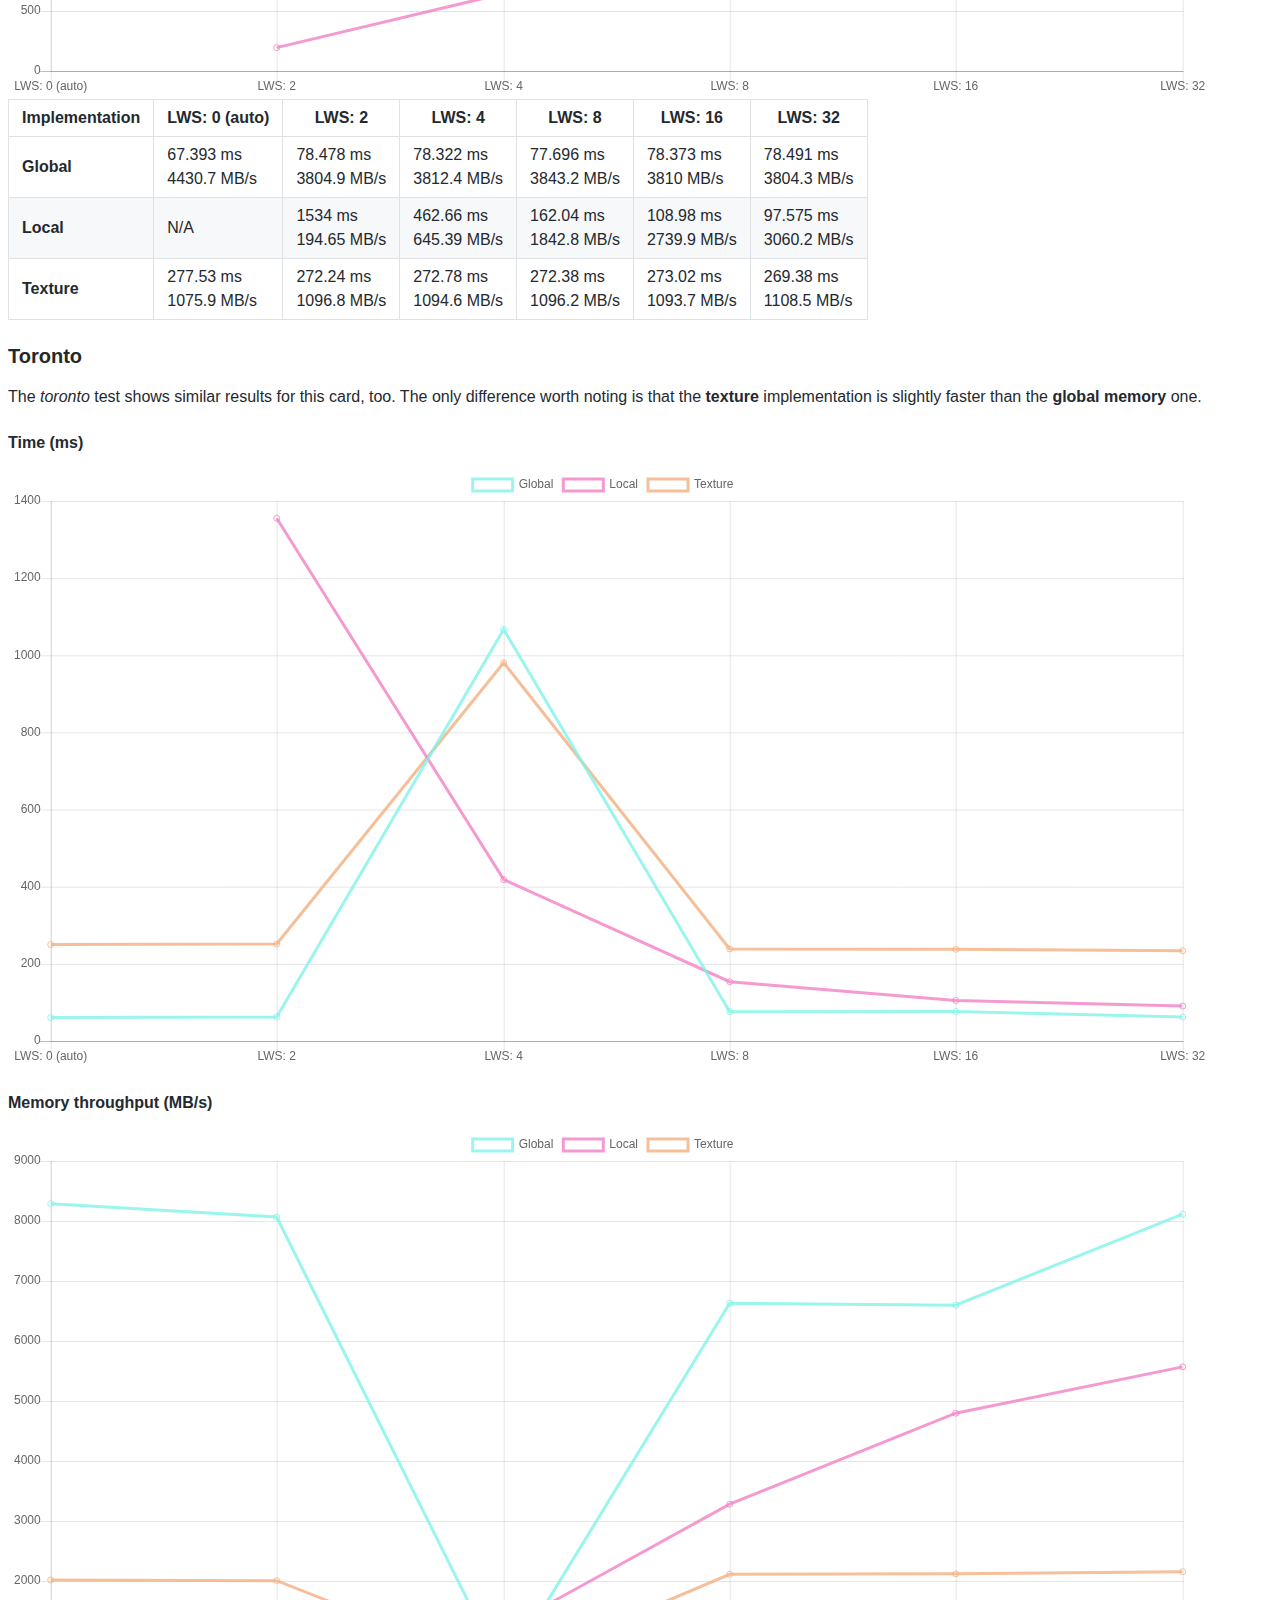
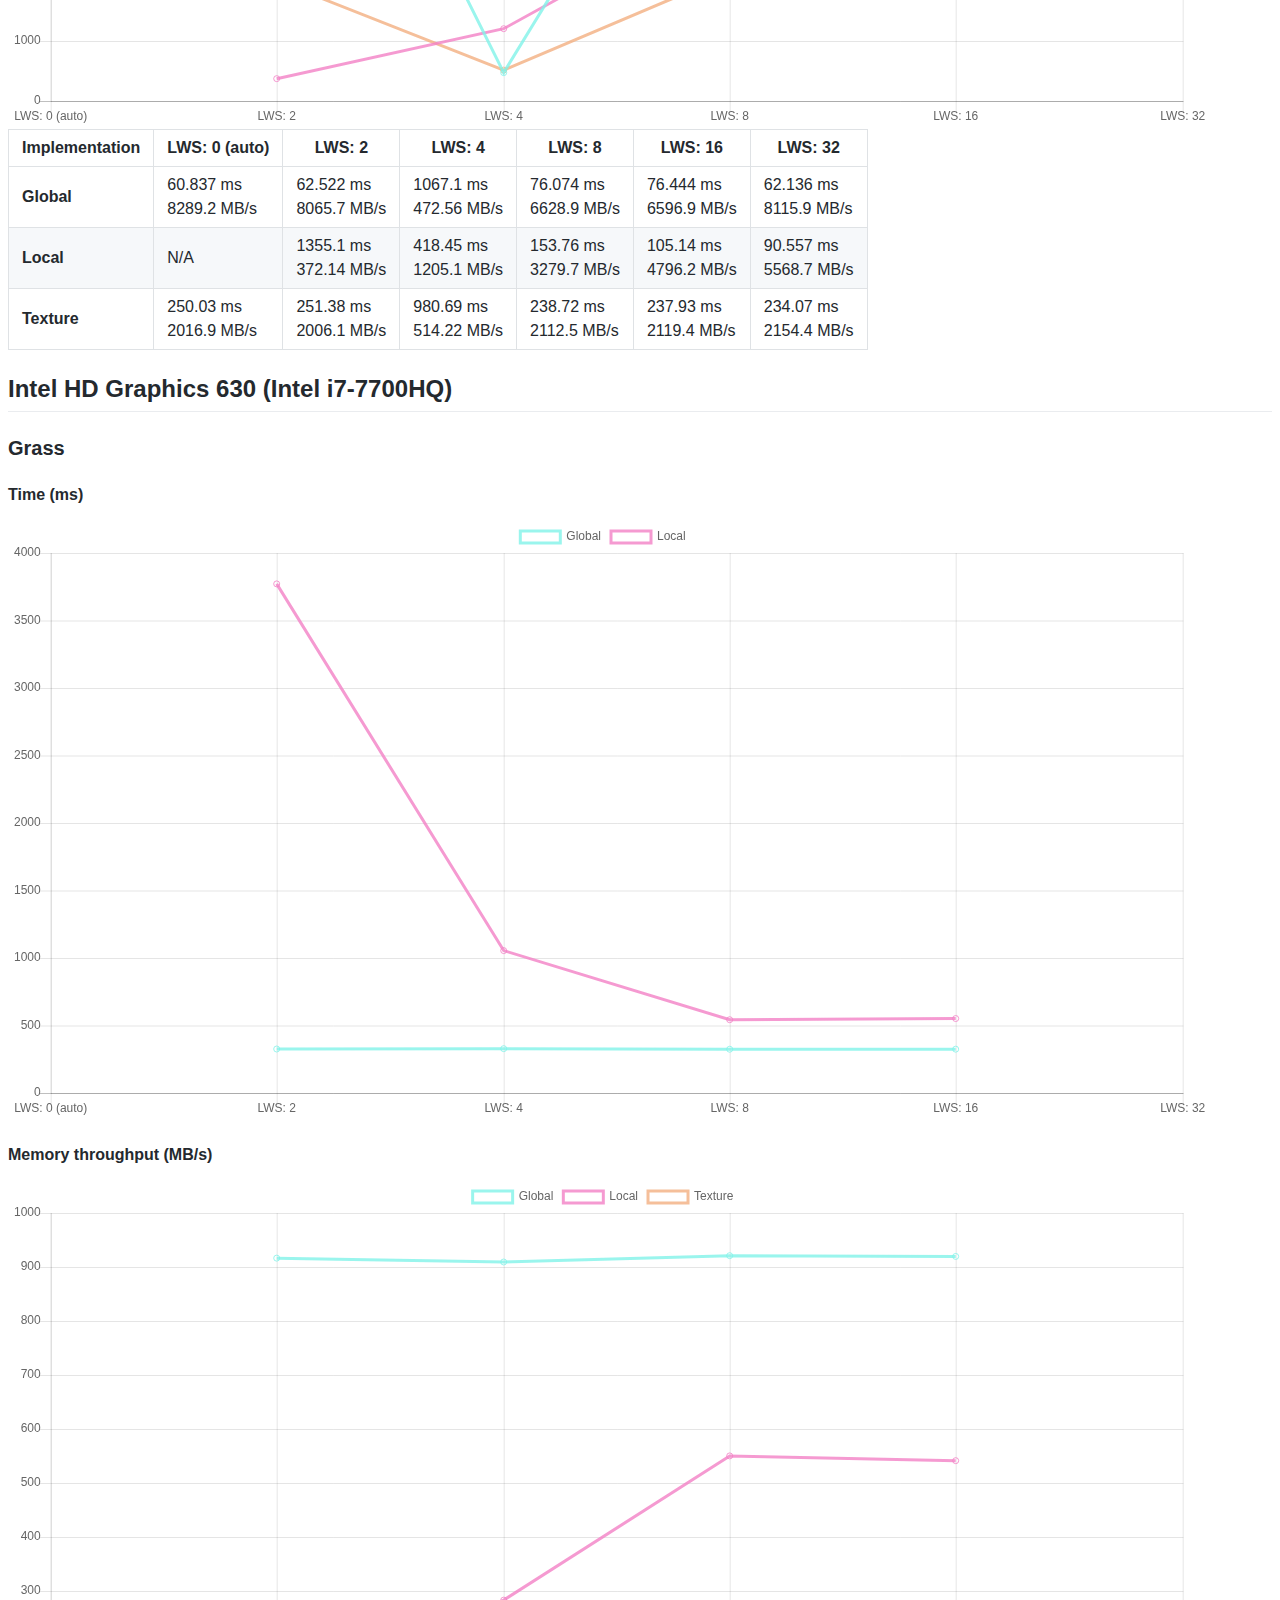
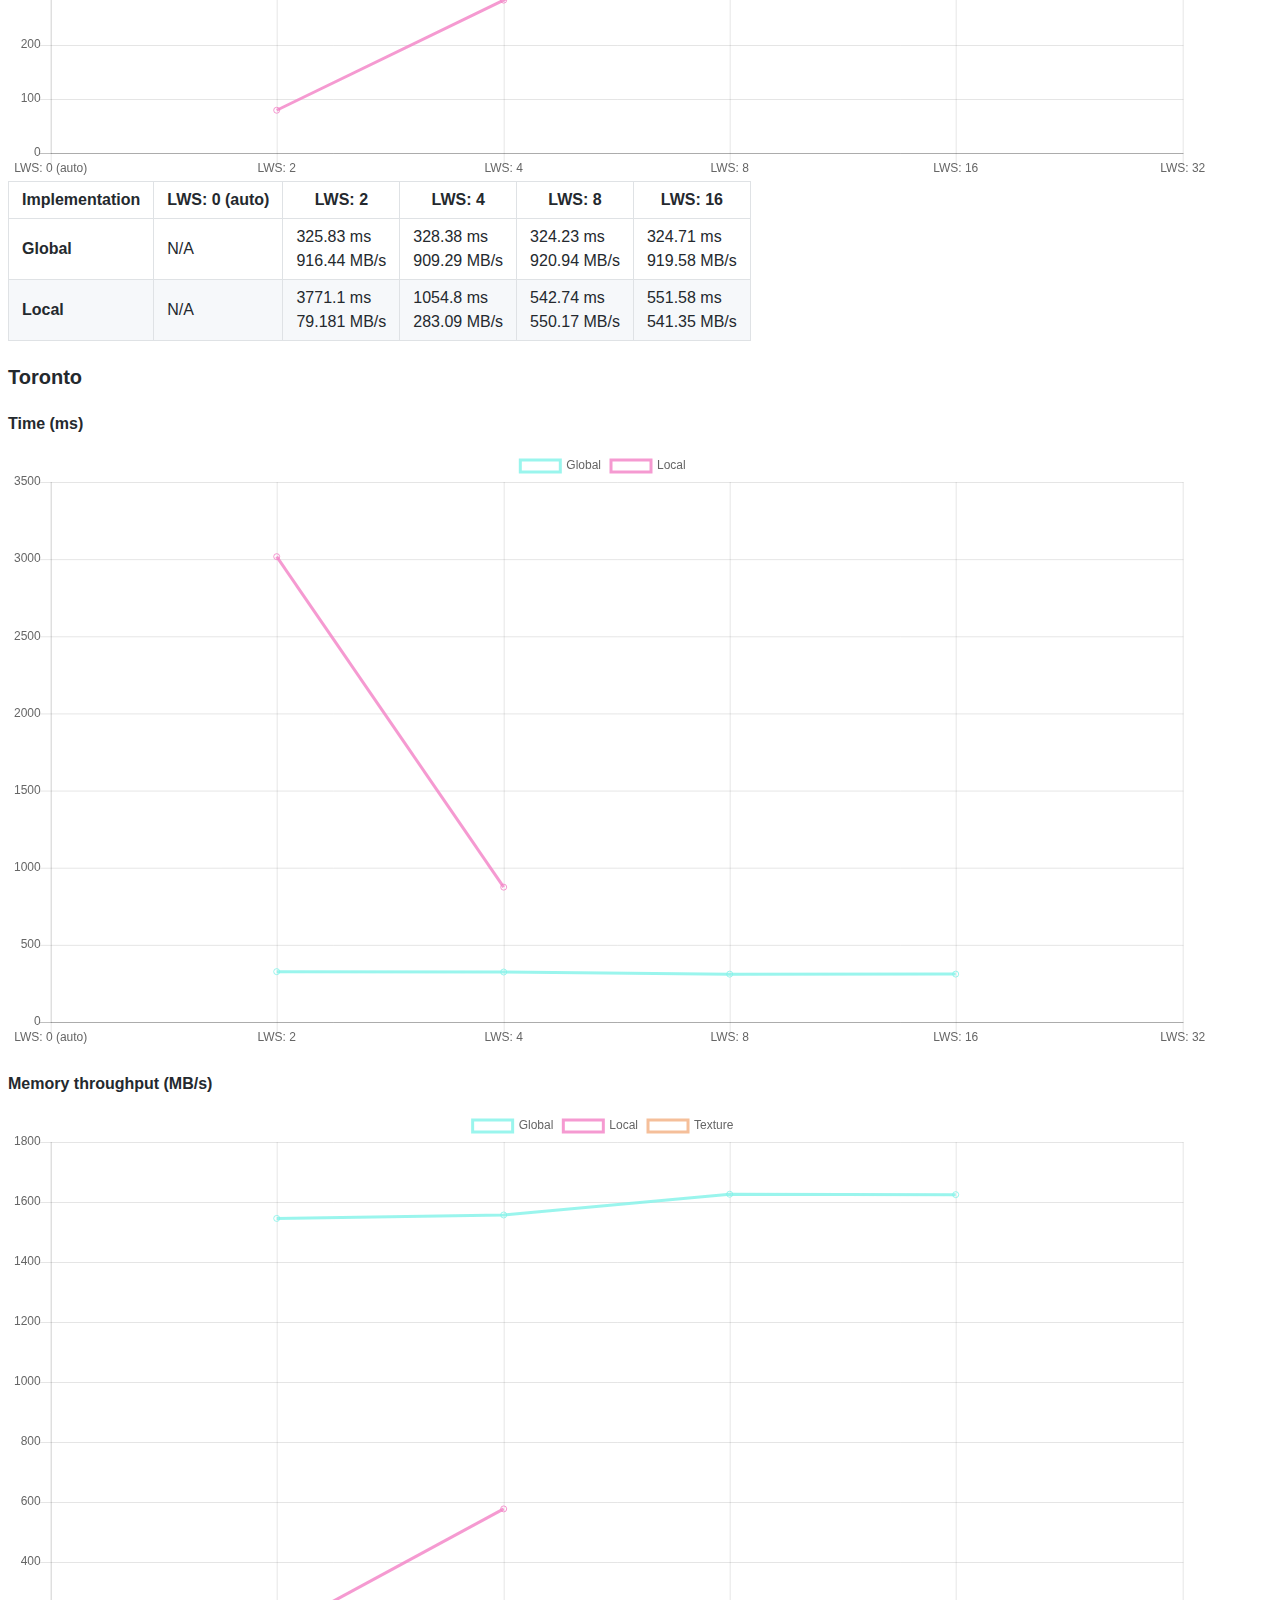
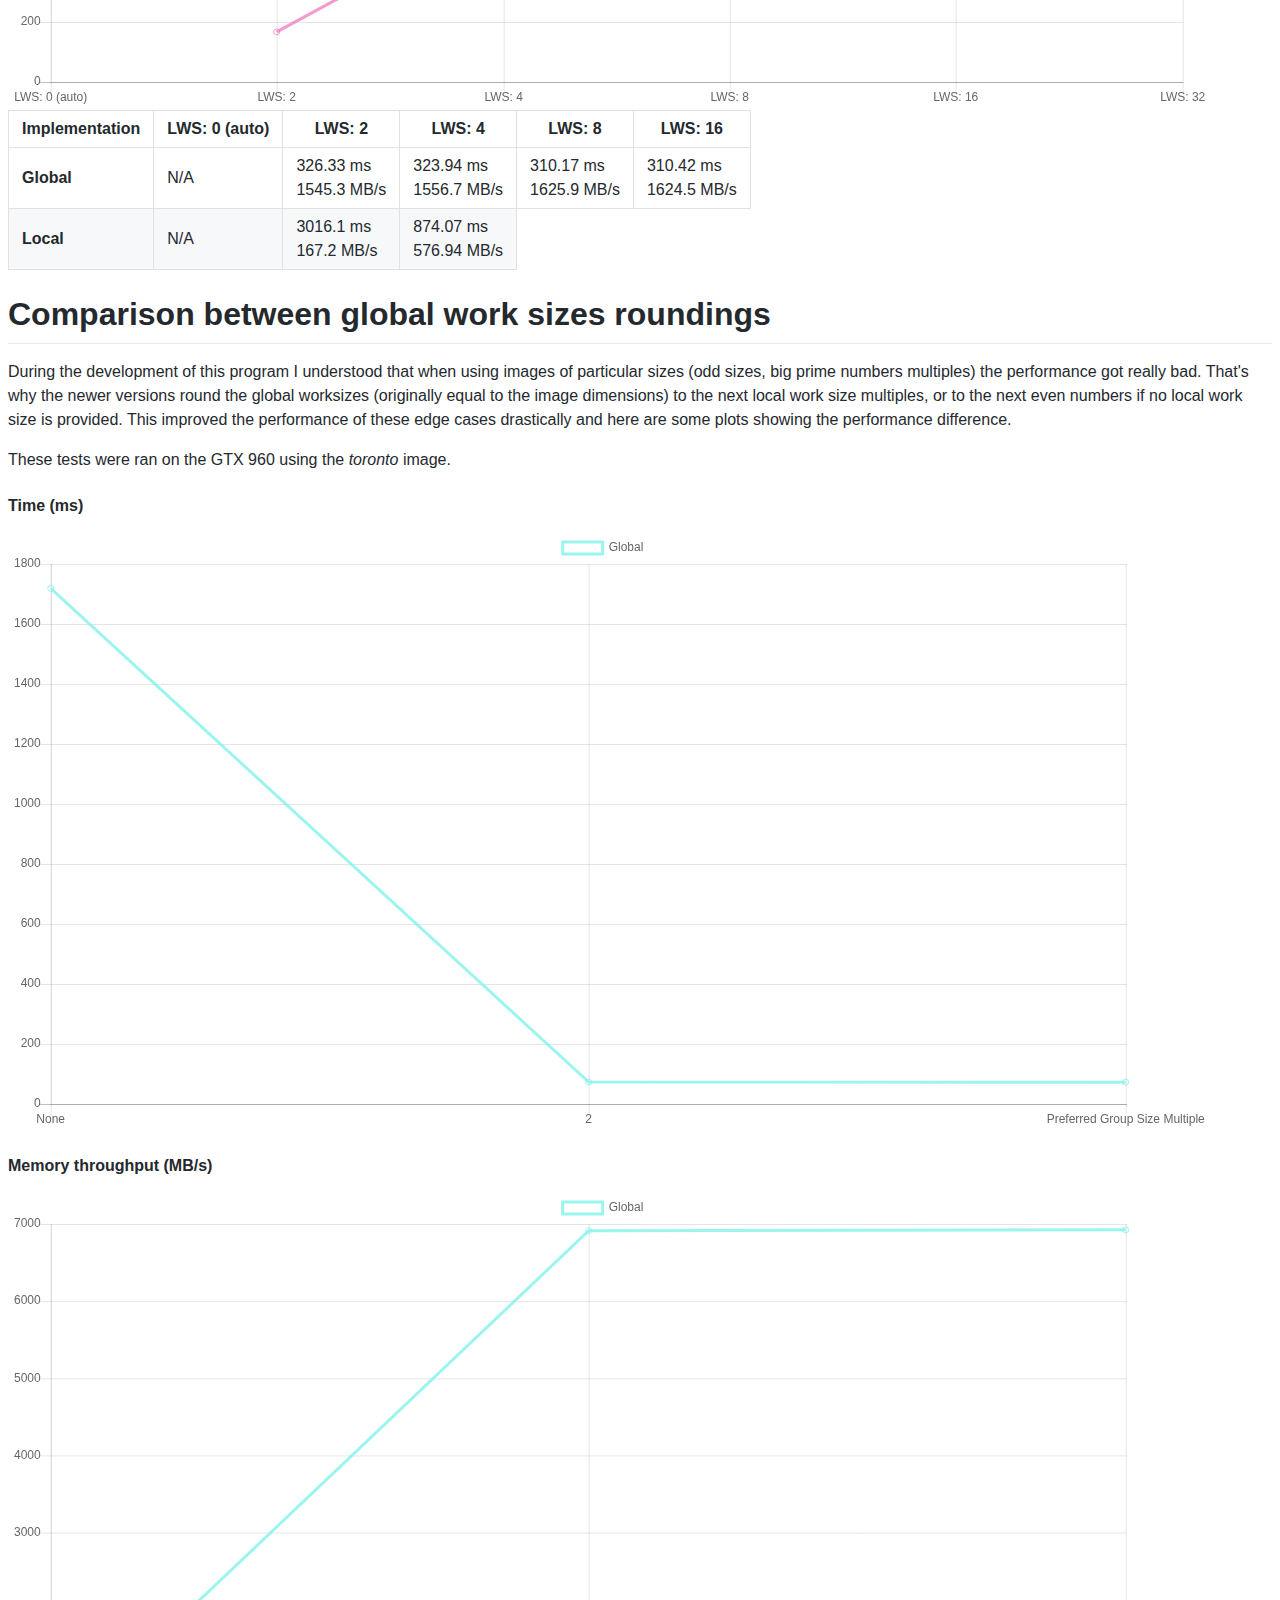
==== commit b7428aa3: "rounding to next preferred group size multiple" ====
--- a/docs/index.html
+++ b/docs/index.html
@@ -73,10 +73,16 @@
 
 # Benchmarks
 
-*Note: LWS indicates the Local Work Size. All values have to be considered to the power of two.*
+*Note: LWS indicates the Local Work Size. All values have to be considered as LWS<sup>2</sup>.*
 
 For each device, I benchmarked two images (shown in the [Examples](#examples) section): *grass* and *toronto*.
 
+The memory throughput is calculated as follows (the last `* 4` represents the number of bytes in every variable read or written):
+
+| Global memory and Texture implementations | Local memory implementation |
+| --- | --- |
+| `10 * image_width * image_height * 4` | `(13 * local_work_size^2 - (4 * local_work_size)) * ((image_width * image_height) / local_work_size) * 4` |
+
 ## NVIDIA GTX 960 4GB
 
 ### Grass
@@ -198,6 +204,22 @@
 <canvas id="bench-intel-630-toronto-throughput"></canvas>
 
 <div id="bench-intel-630-toronto-table"></div>
+
+# Comparison between global work sizes roundings
+
+During the development of this program I understood that when using images of particular sizes (odd sizes, big prime numbers multiples) the performance got really bad. That's why the newer versions round the global worksizes (originally equal to the image dimensions) to the next local work size multiples, or to the next even numbers if no local work size is provided. This improved the performance of these edge cases drastically and here are some plots showing the performance difference.
+
+These tests were ran on the GTX 960 using the *toronto* image.
+
+#### Time (ms)
+
+<canvas id="chart-rounding"></canvas>
+
+#### Memory throughput (MB/s)
+
+<canvas id="chart-rounding-throughput"></canvas>
+
+<div id="chart-rounding-table"></div>
 
 # Examples
 
@@ -220,6 +242,7 @@
         <script src="./benchmarks/benchmark_gtx_760.json"></script>
         <script src="./benchmarks/benchmark_intel_630.json"></script>
         <script src="./benchmarks/benchmark_gtx_1050ti_mobile.json"></script>
+        <script src="./benchmarks/benchmark_rounding_gtx_960.json"></script>
         <script>
 document.getElementById('markdownContent').innerHTML = marked(
     document.getElementById('markdownContent').innerHTML,
@@ -231,6 +254,8 @@
     'bench-gtx-760': bench_gtx_760['benchmark'],
     'bench-intel-630': bench_intel_630['benchmark']
 };
+
+var bench_rounding = bench_rounding_gtx_960['benchmark'];
 
 var maincolor = "rgba(75, 192, 192, 0.8)";
 var bordermaincolor = "rgba(75, 100, 75, 1)";
@@ -323,6 +348,26 @@
         });
     });
 });
+
+new Chart(document.getElementById('chart-rounding').getContext('2d'), {
+    "type": "line",
+    "data": {
+        "labels": bench_rounding.map(val => val["gws_rounding"]),
+        "datasets": [{"label": "Global", "data": bench_rounding.map(val => val["time"]), "backgroundColor": "rgba(0,0,0,0)", borderColor: multicolor[0], "lineTension": 0}]
+    }
+});
+new Chart(document.getElementById('chart-rounding-throughput').getContext('2d'), {
+    "type": "line",
+    "data": {
+        "labels": bench_rounding.map(val => val["gws_rounding"]),
+        "datasets": [{"label": "Global", "data": bench_rounding.map(val => val["throughput"]), "backgroundColor": "rgba(0,0,0,0)", borderColor: multicolor[0], "lineTension": 0}]
+    }
+});
+document.getElementById(`chart-rounding-table`).innerHTML=marked(`
+| Rounding | Time | Throughput |
+| --- | --- | --- |
+${bench_rounding.map(val => `| ${val["gws_rounding"]} | ${val["time"]} | ${val["throughput"]} |\n`).join('')}
+`);
         </script>
     </body>
 </html>
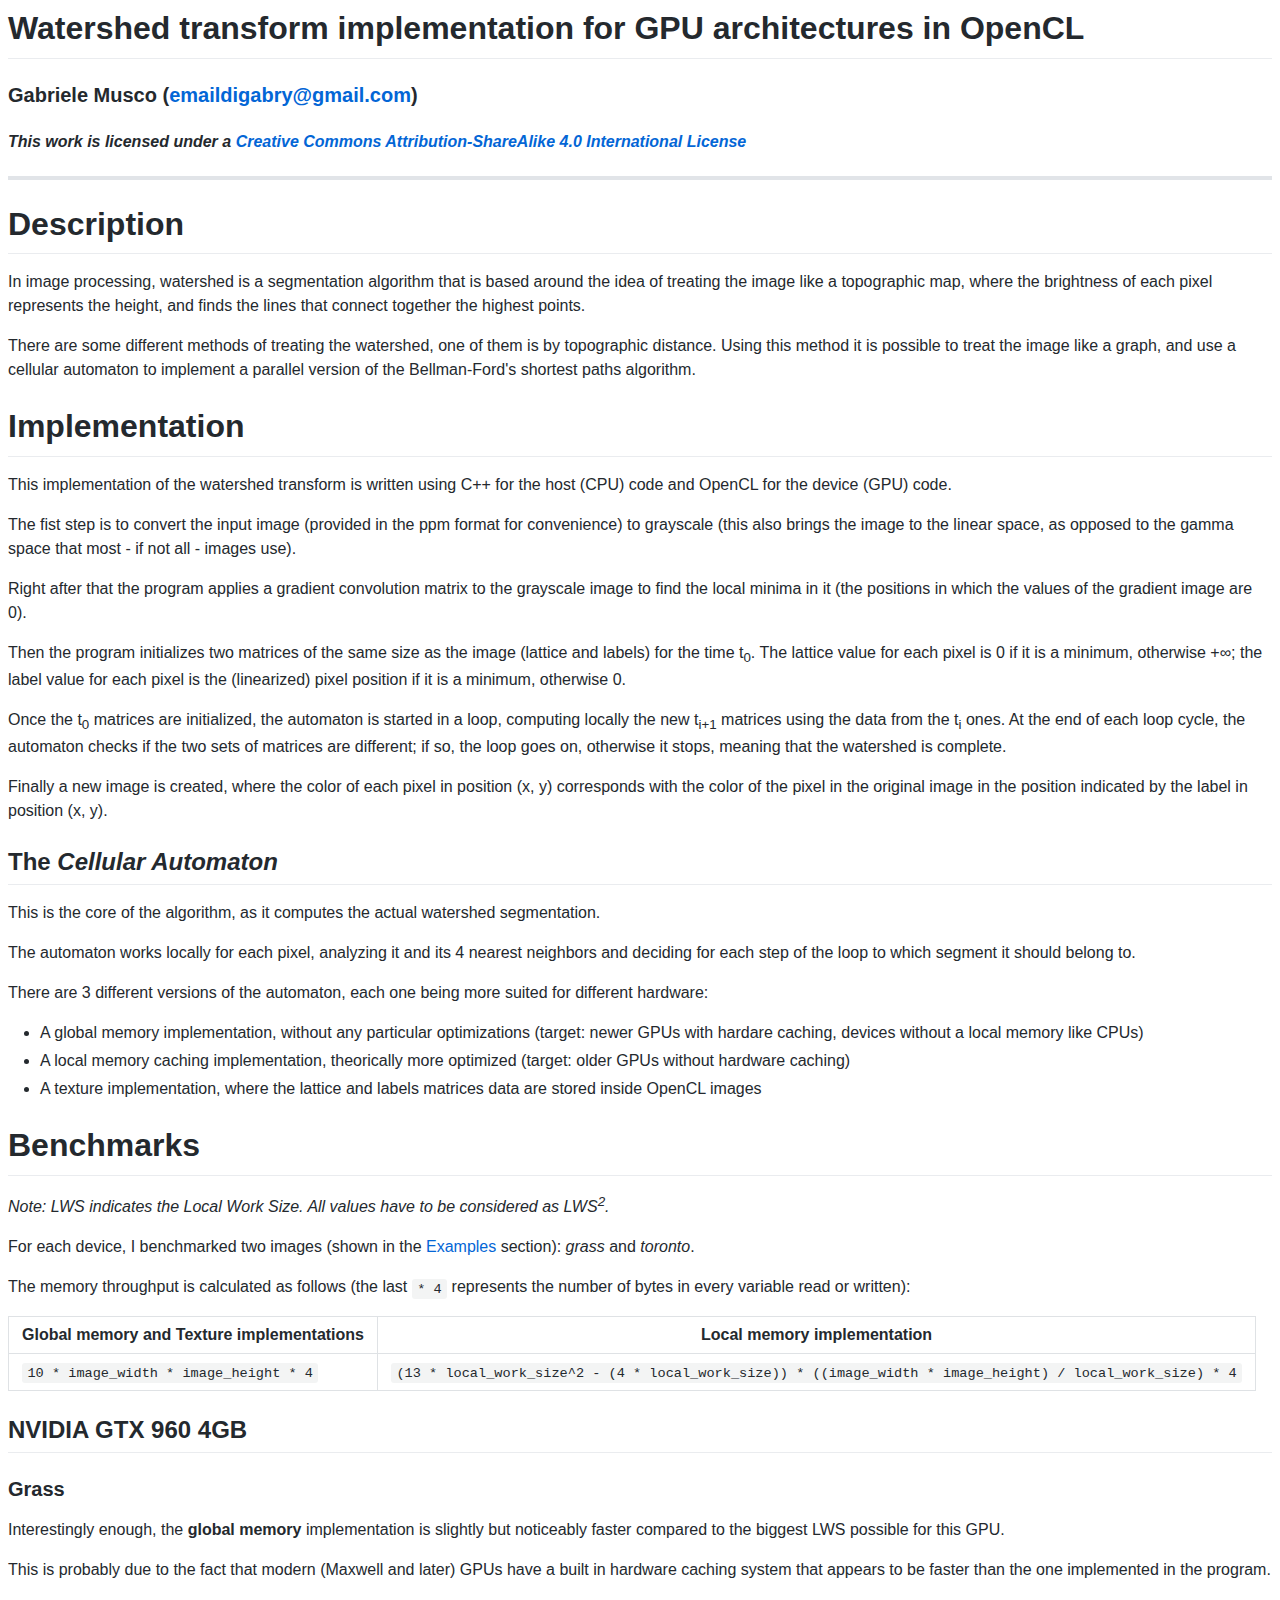
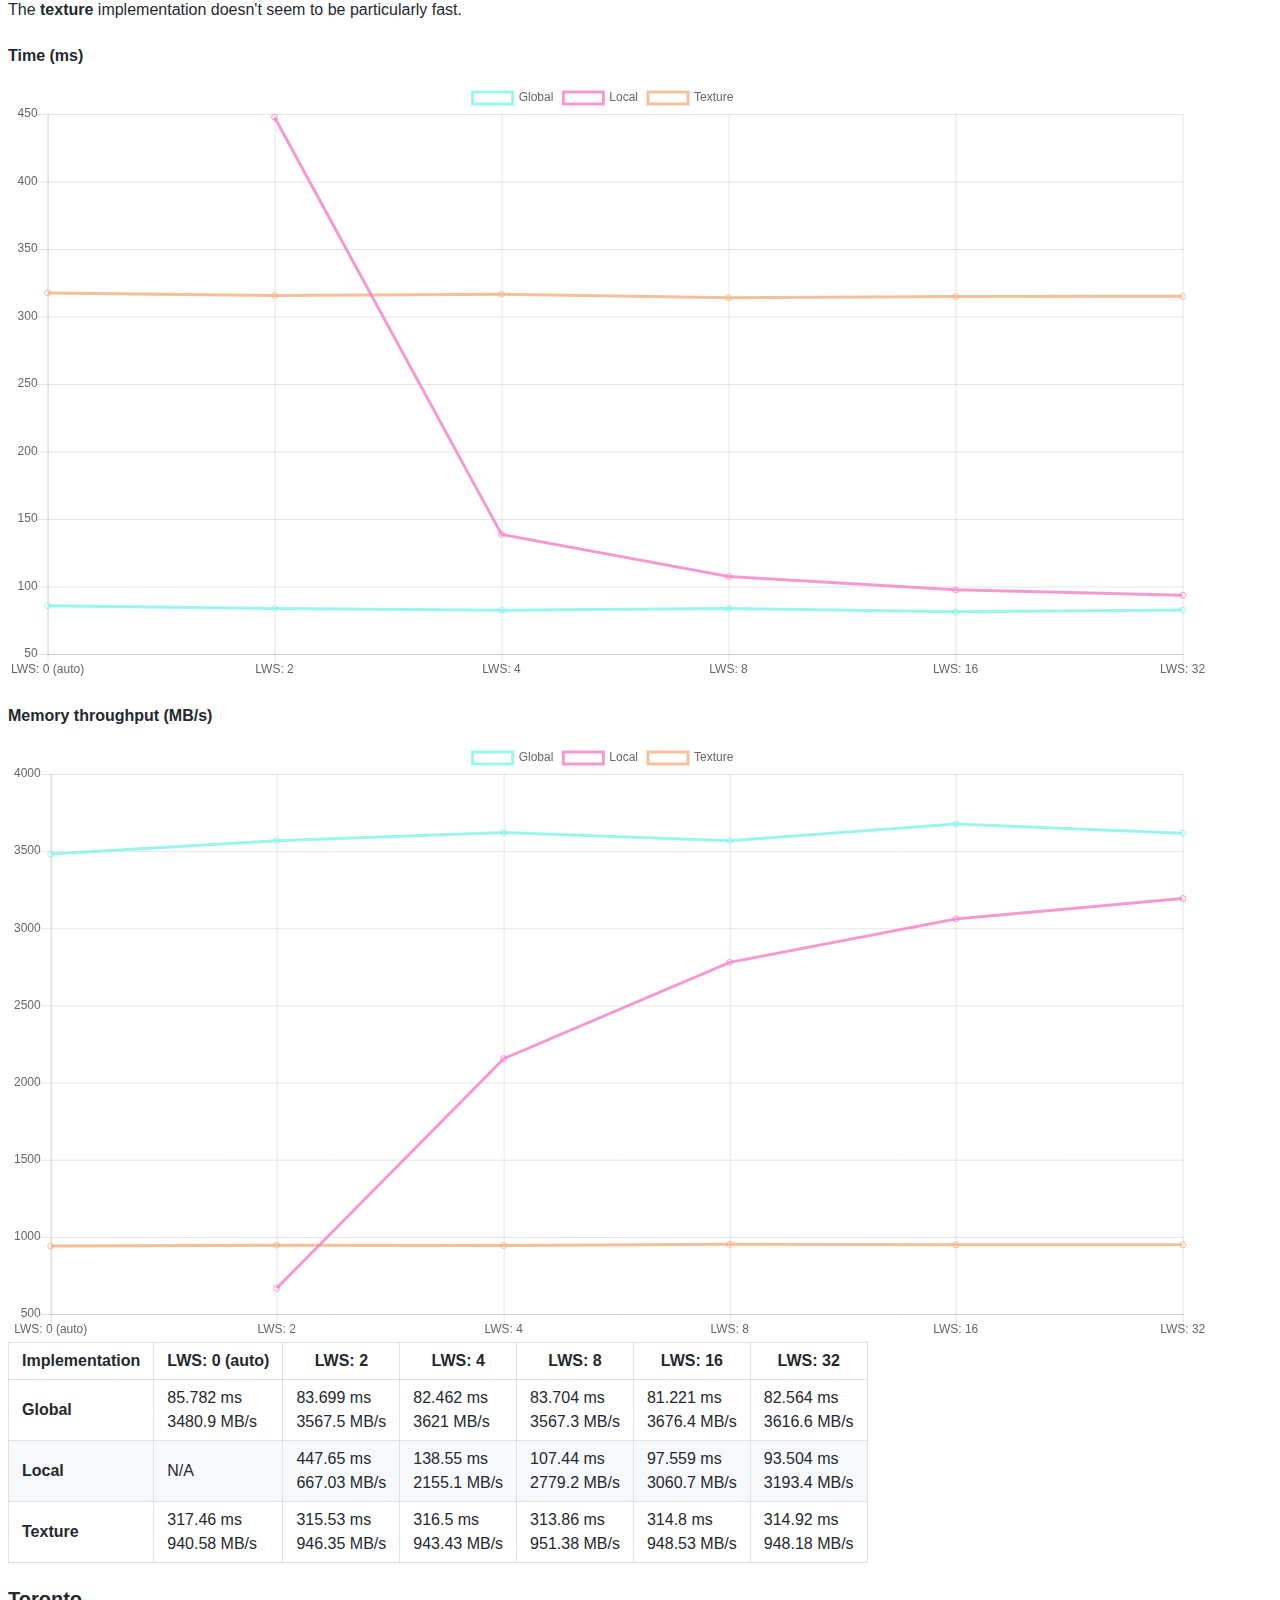
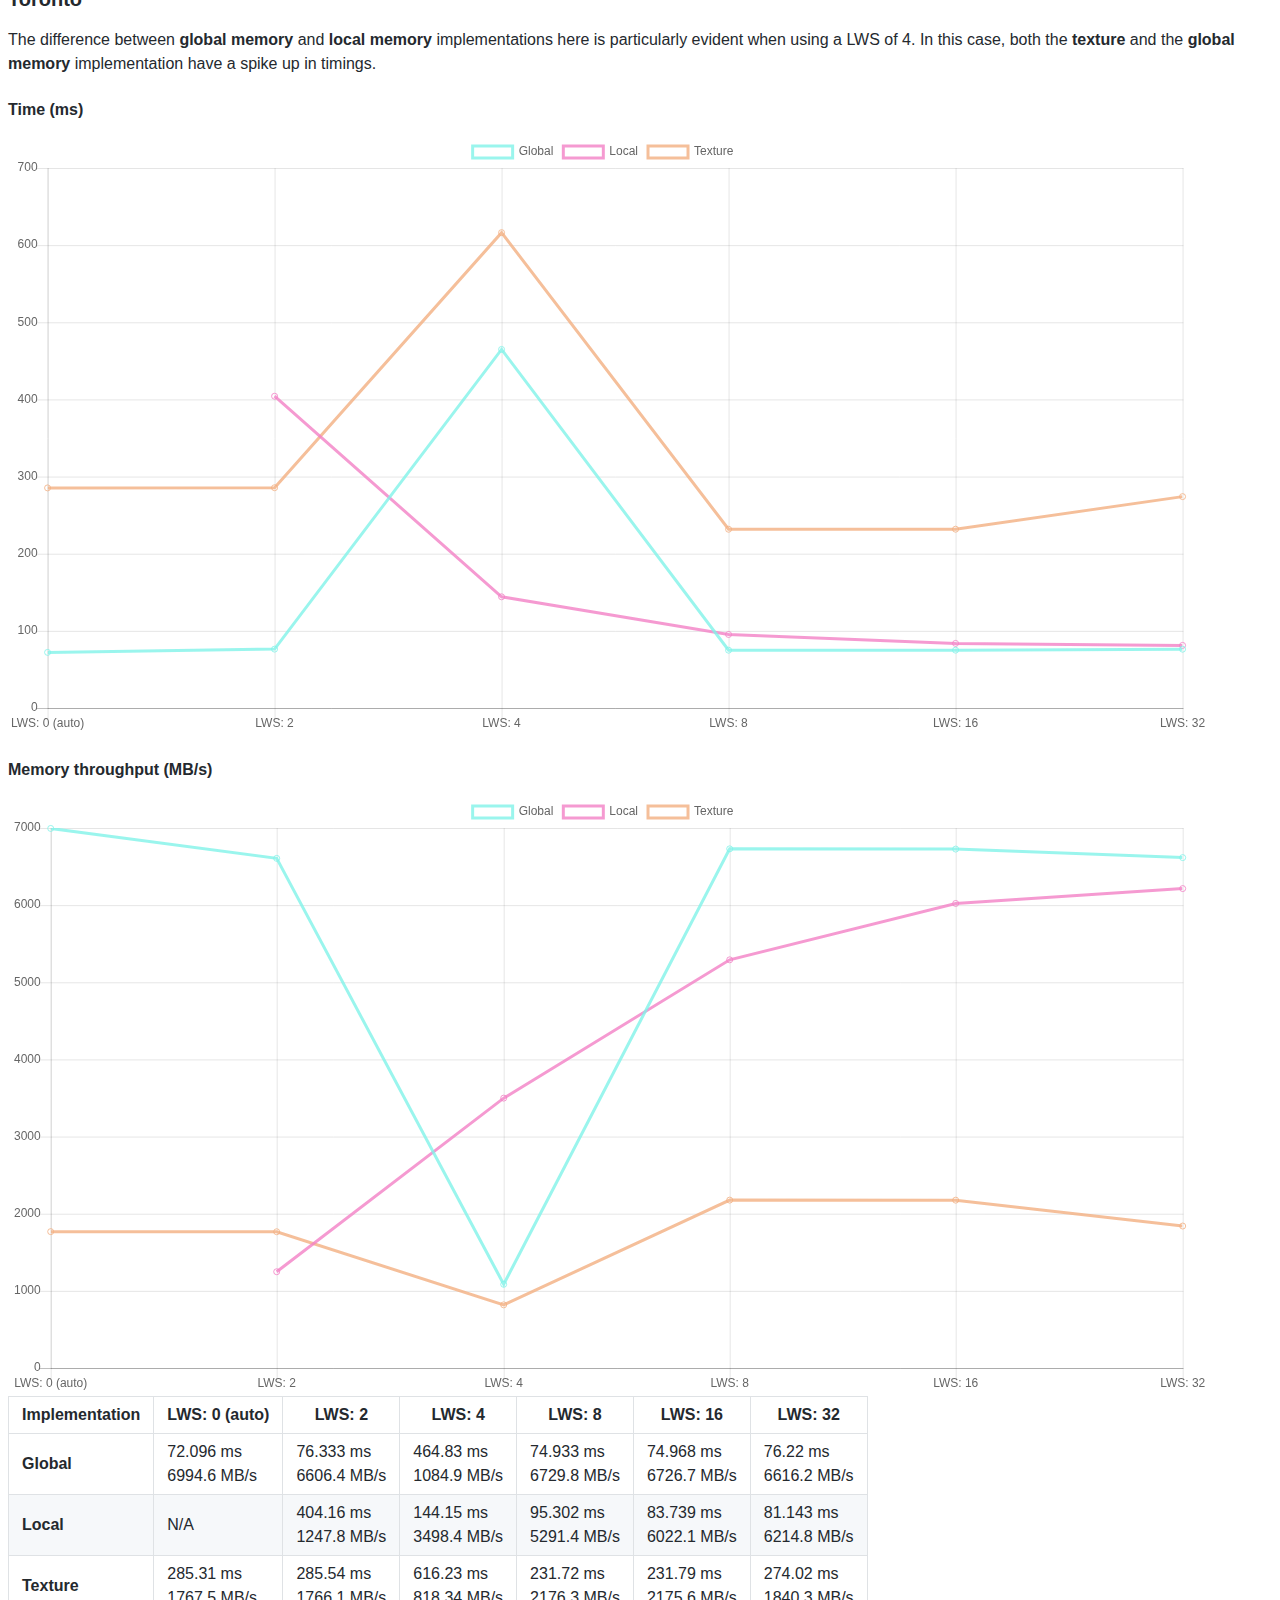
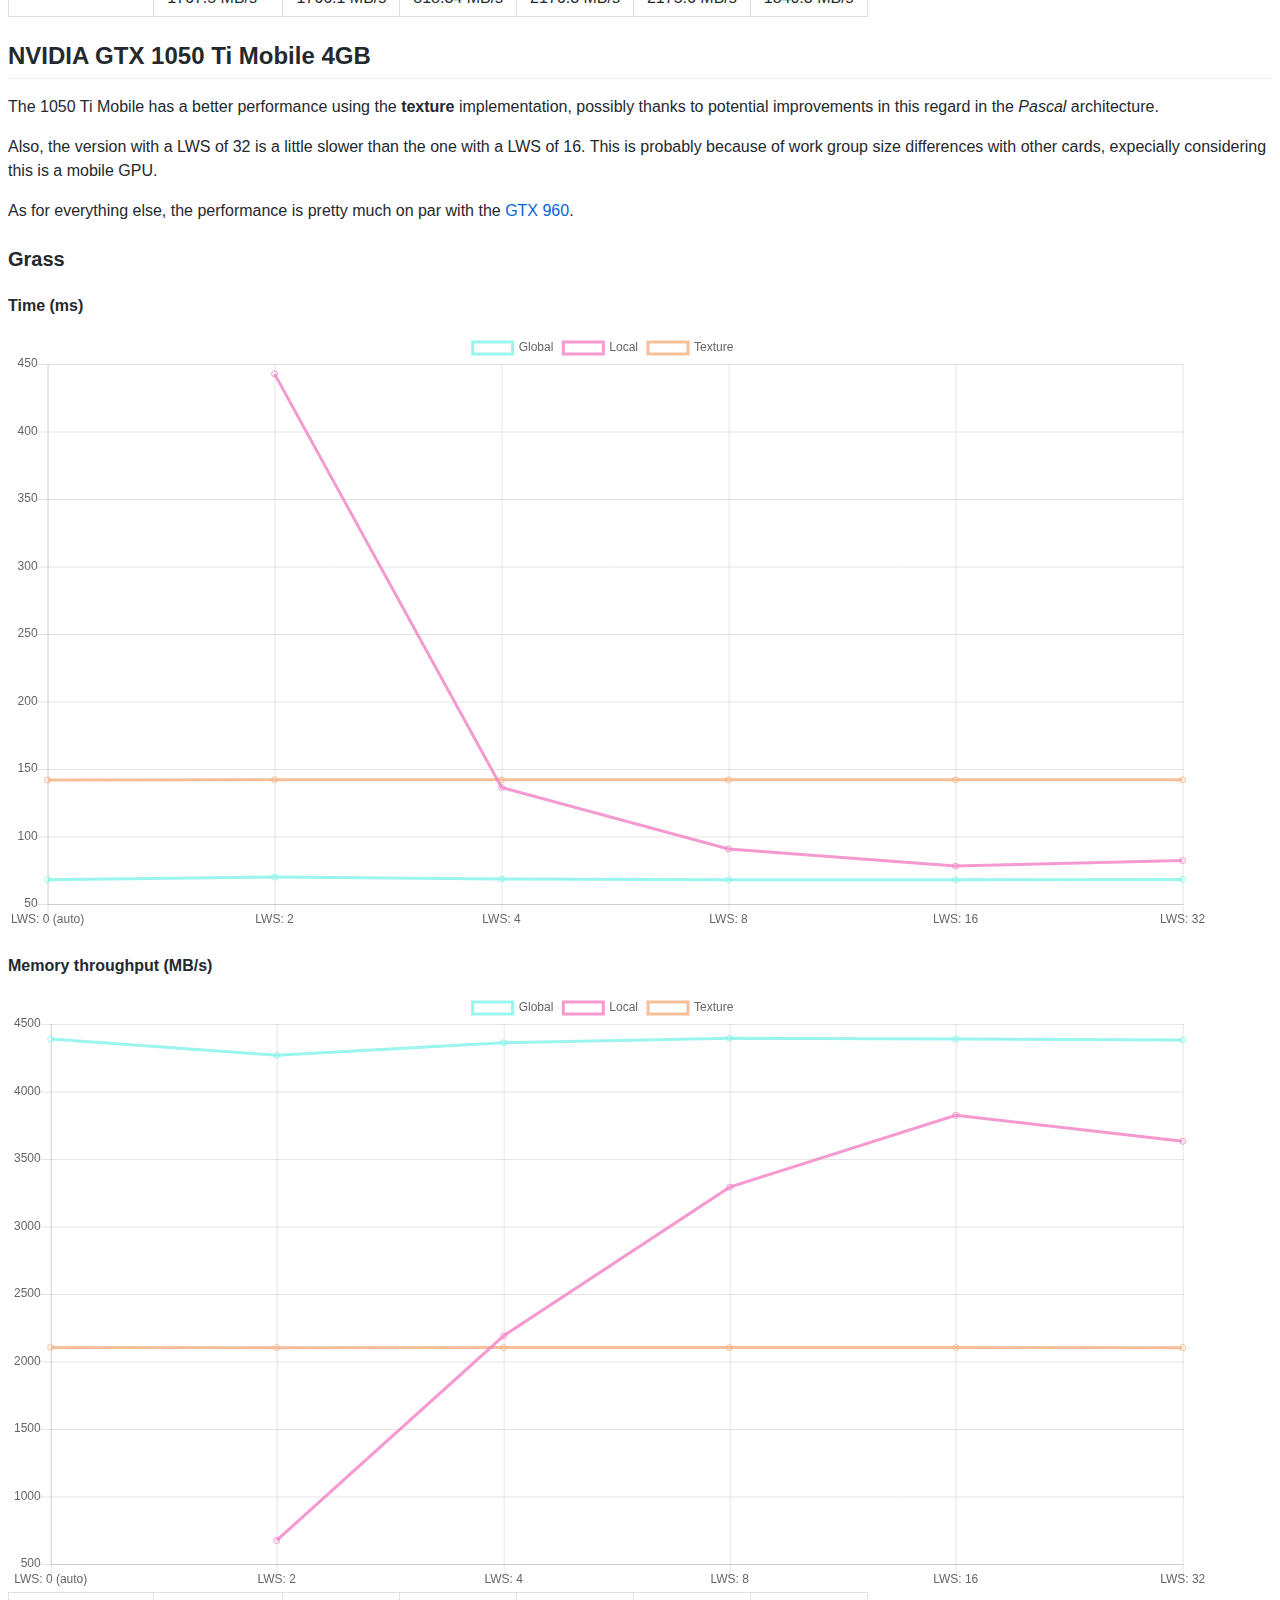
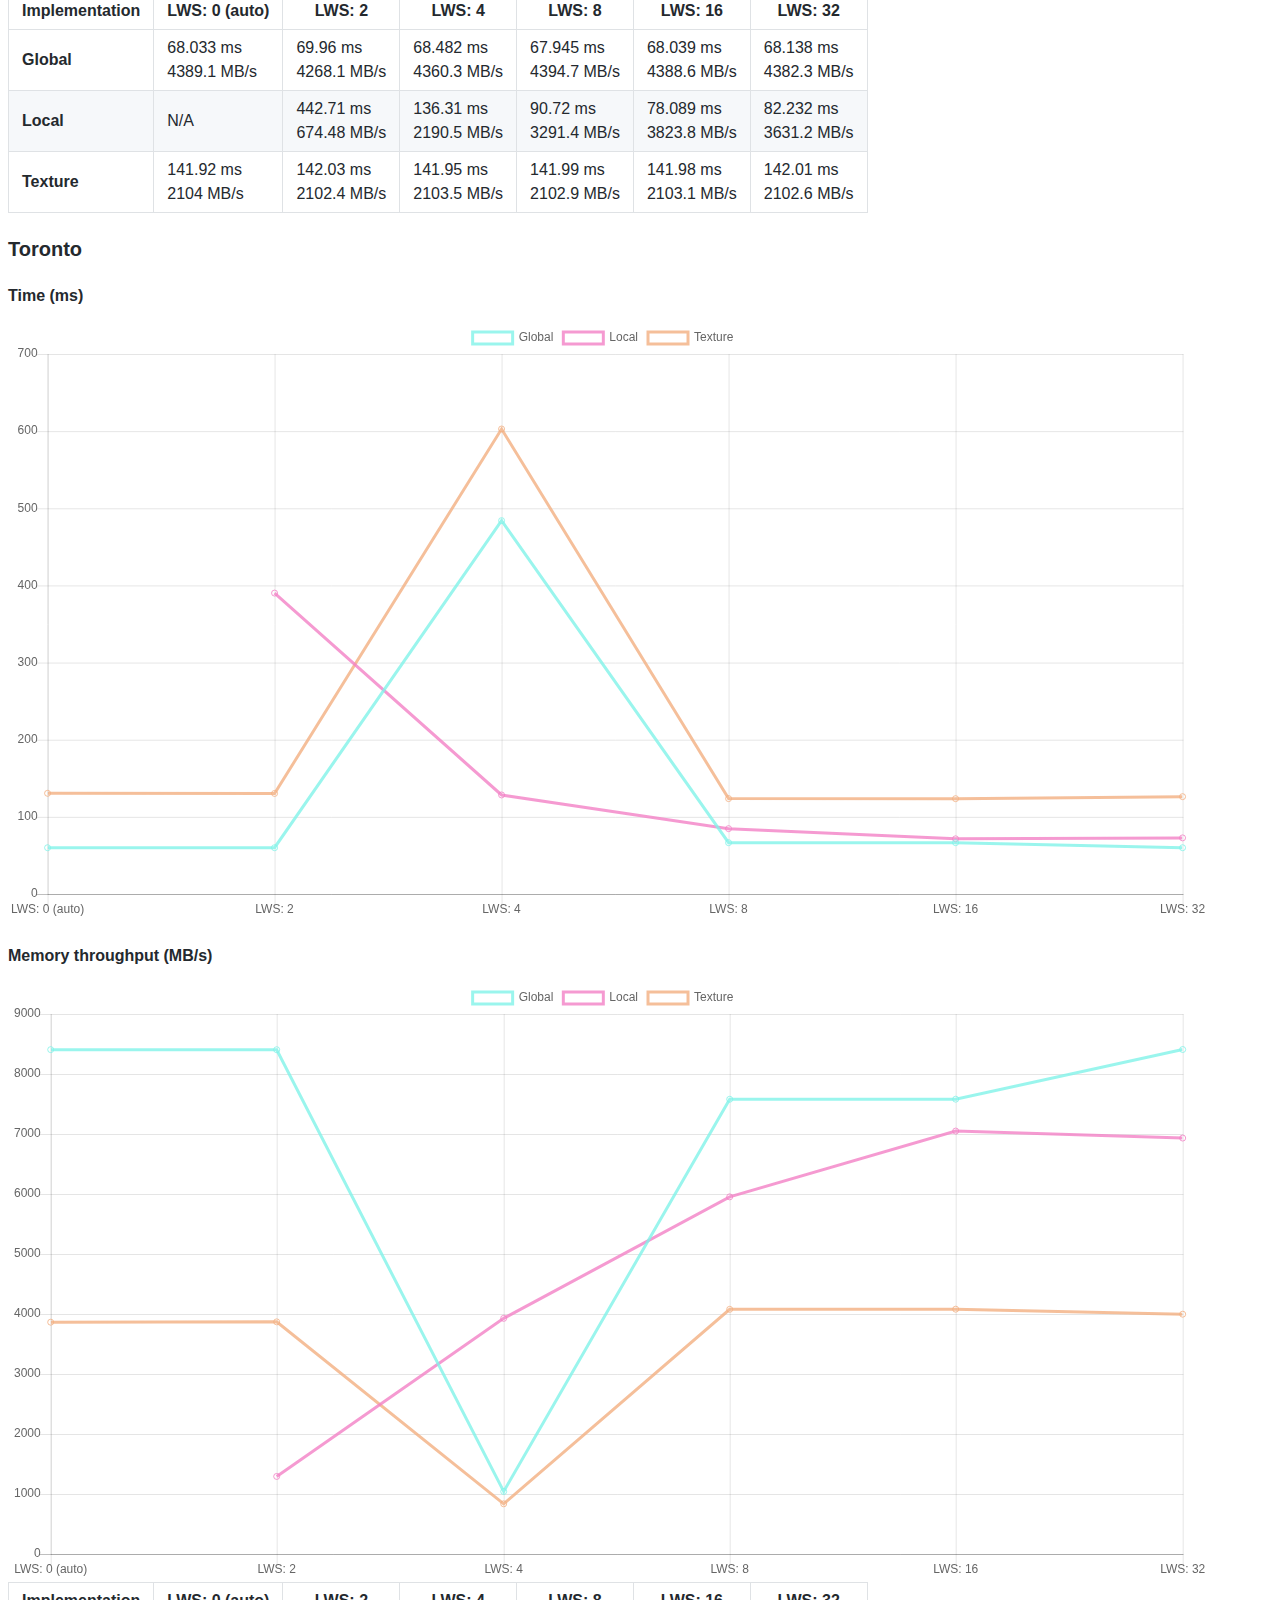
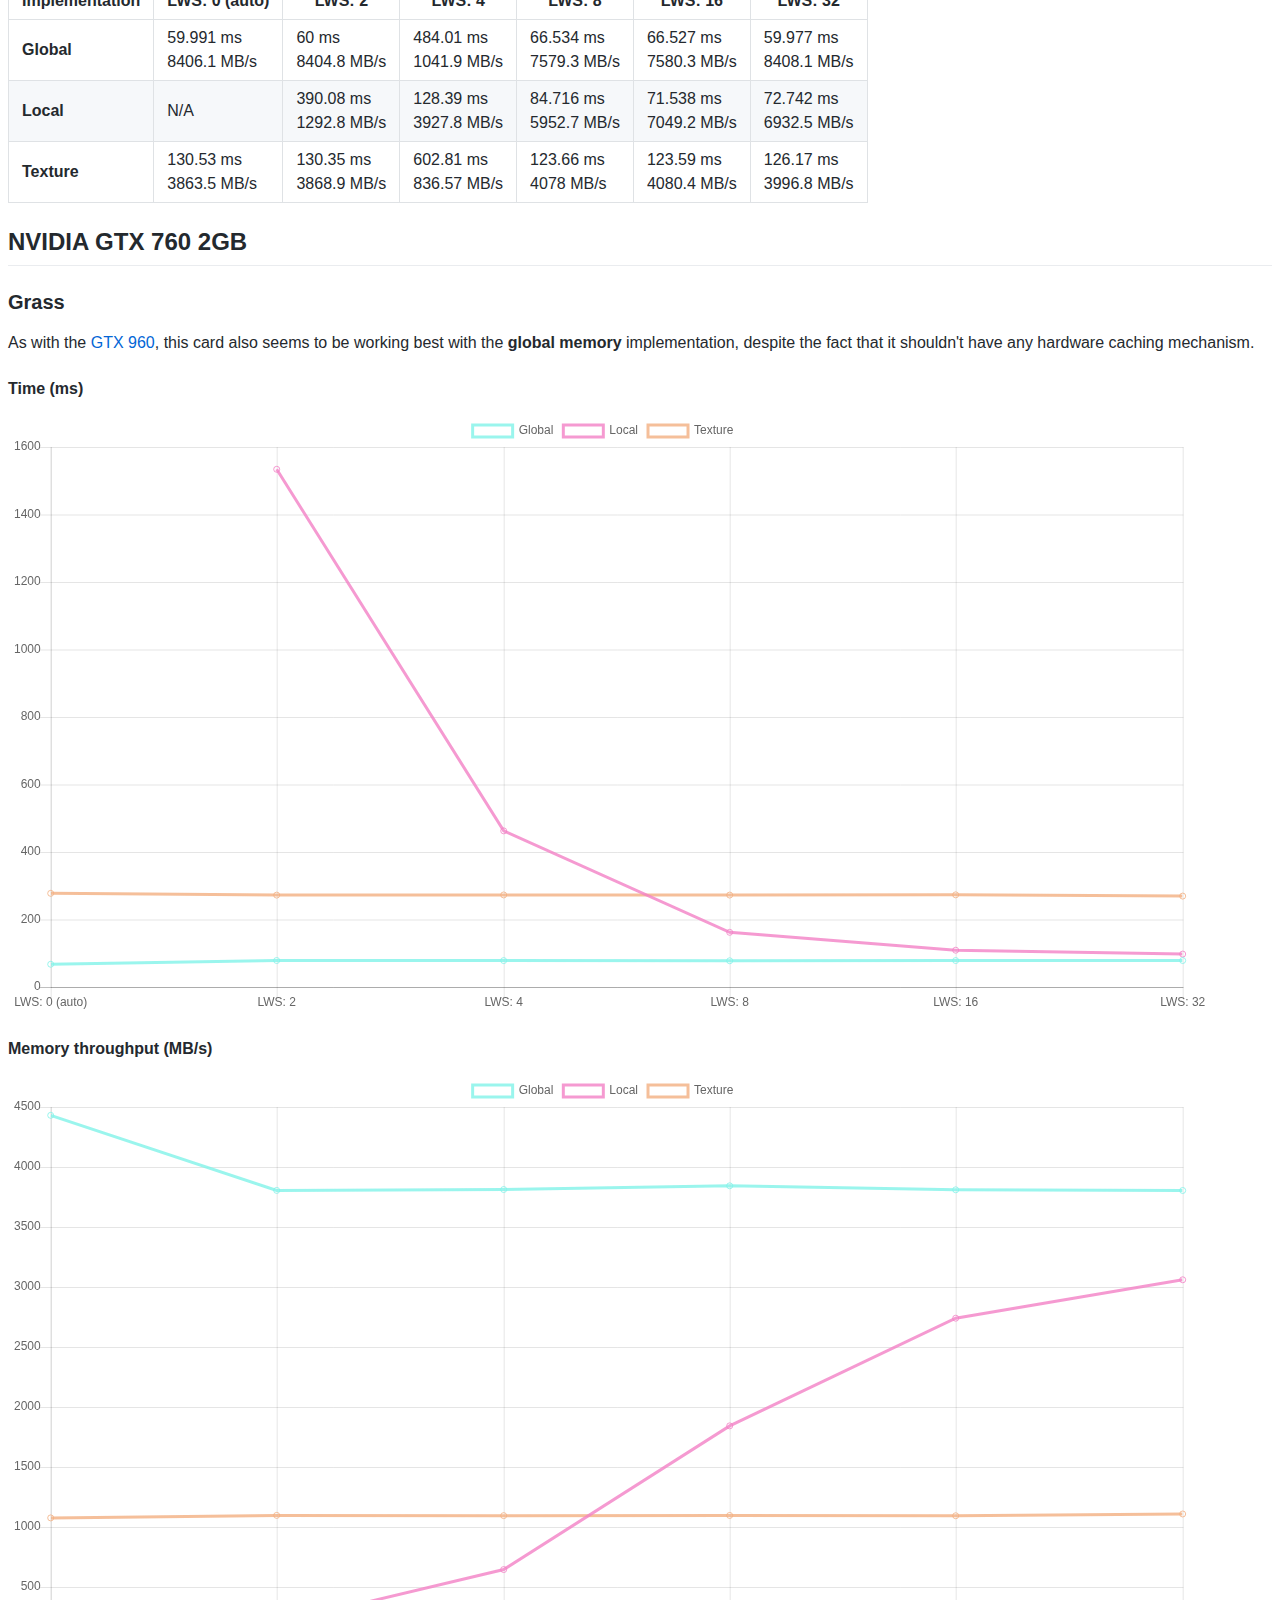
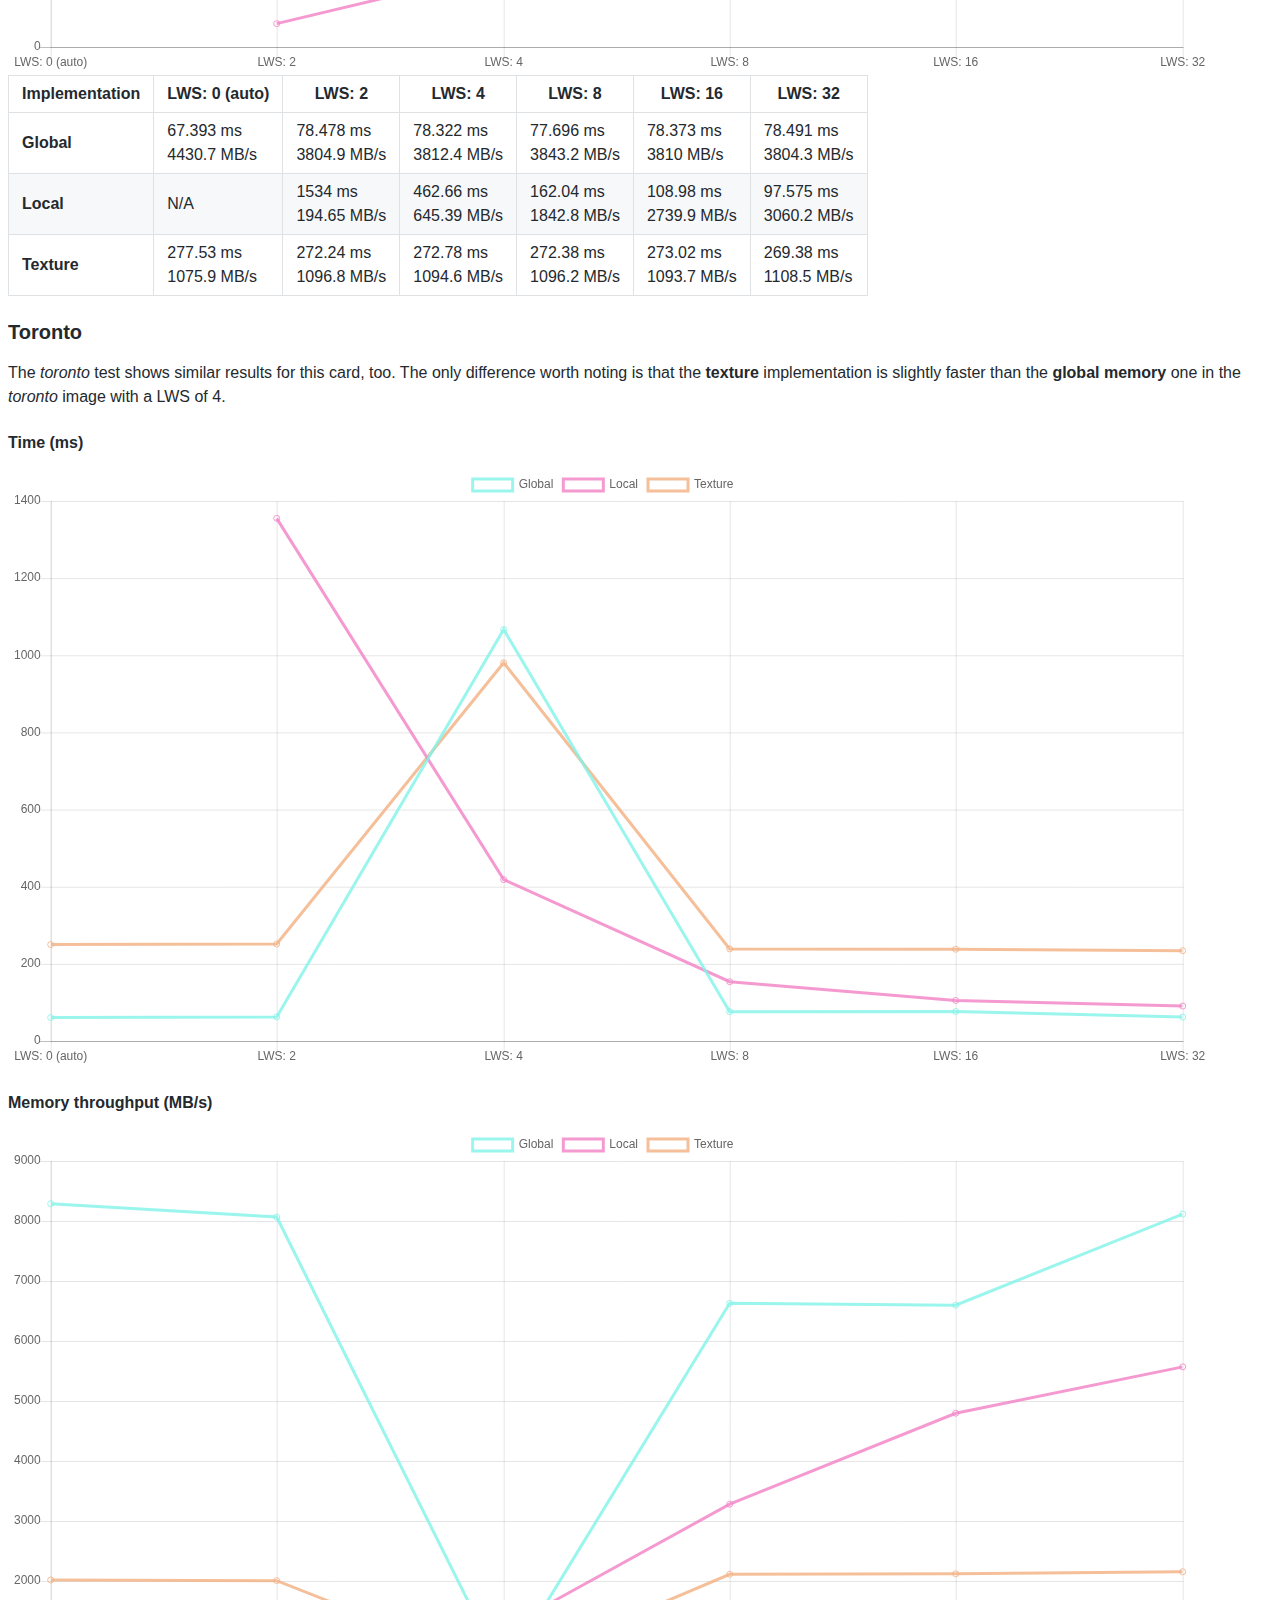
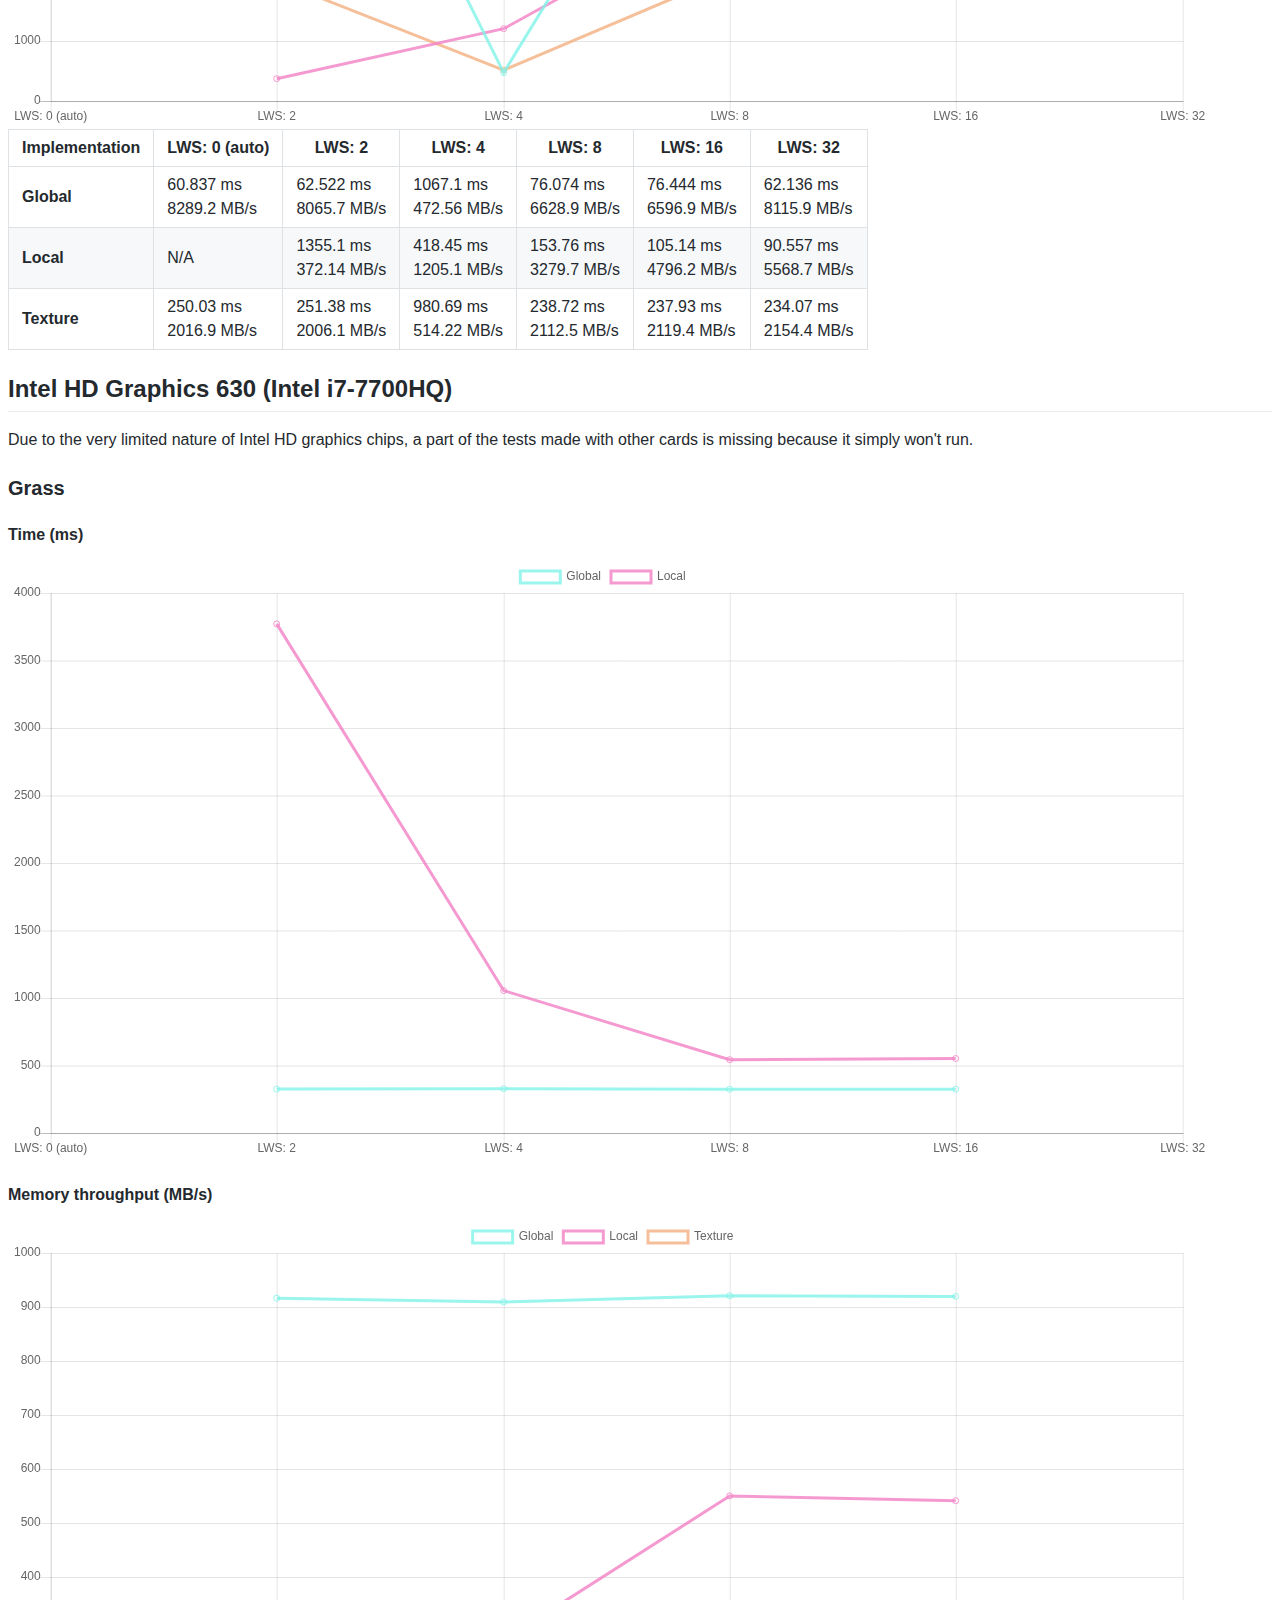
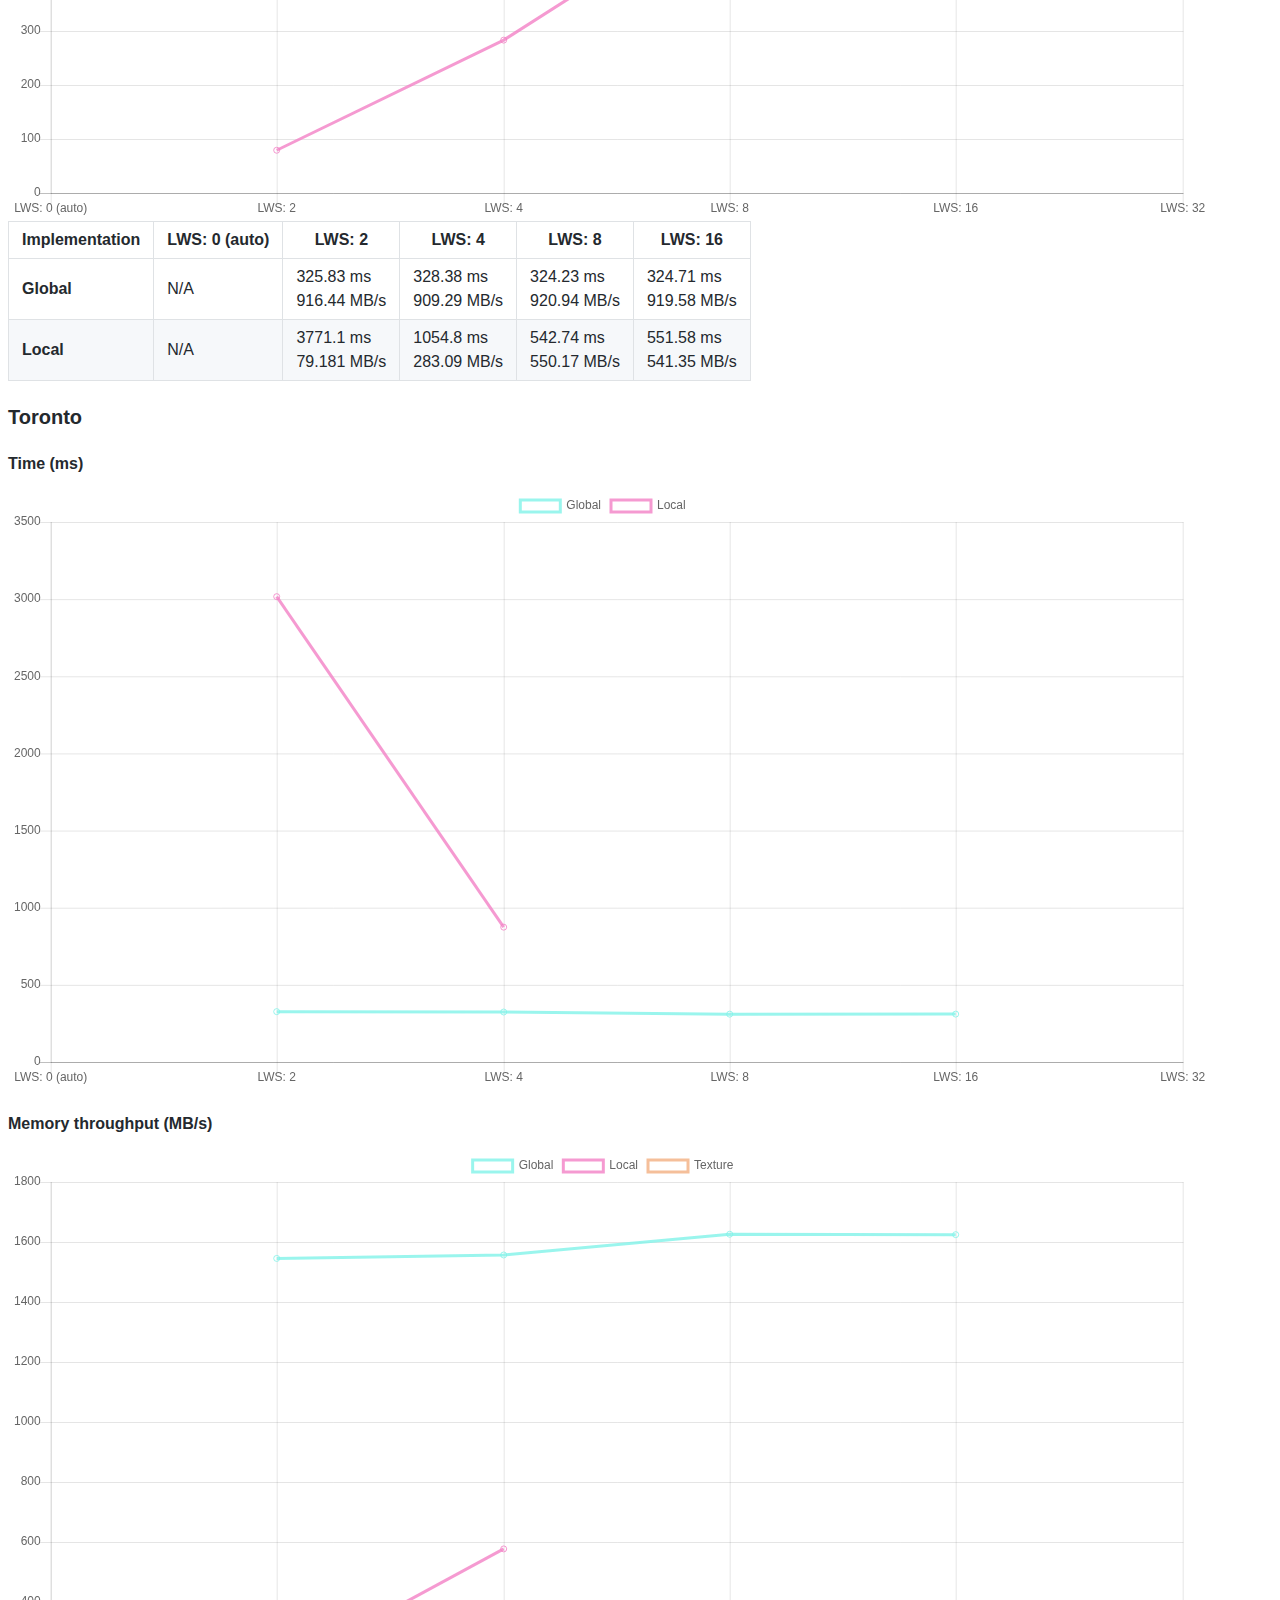
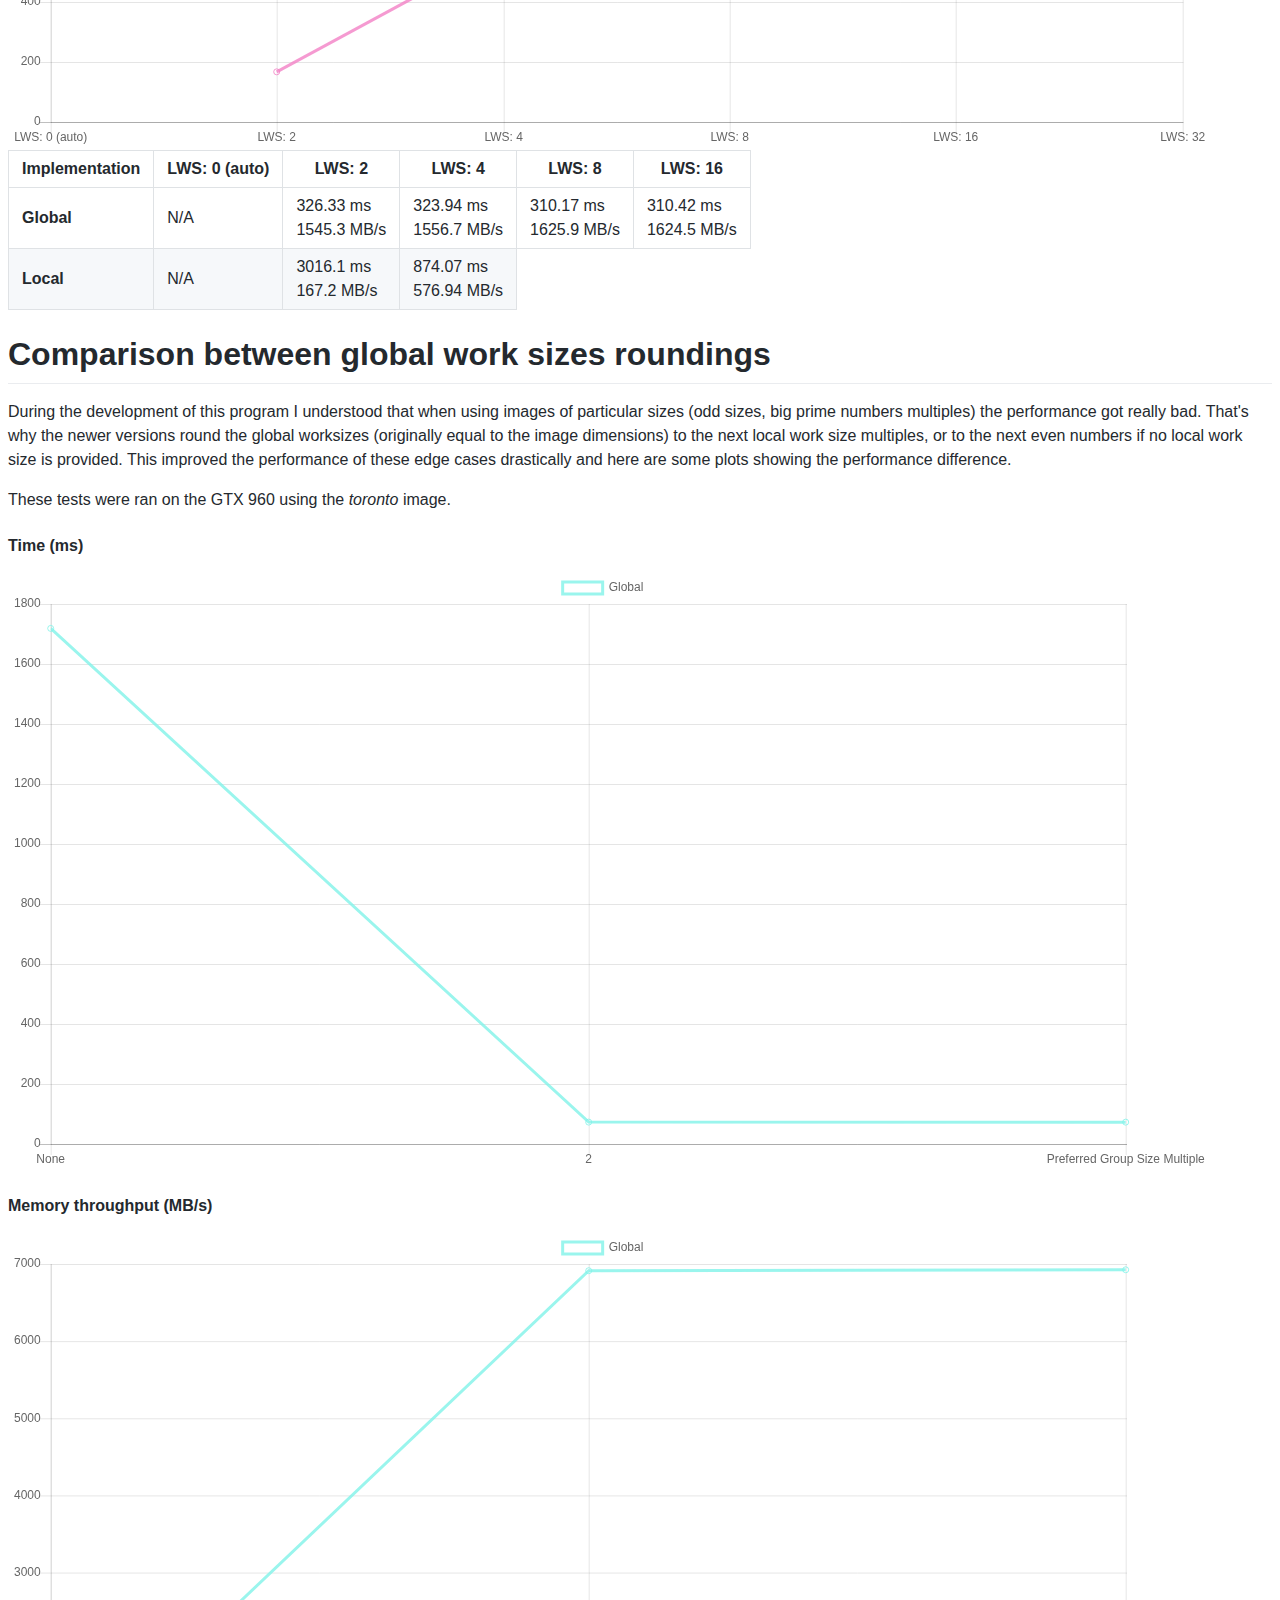
==== commit 93660c3b: "updated tests descriptions" ====
--- a/docs/index.html
+++ b/docs/index.html
@@ -105,7 +105,7 @@
 
 ### Toronto
 
-Weirdly, while tests with other images (of which *grass* is a clear example) show that the **global memory** implementation tends to be the fastest, in this case all the **local memory** implementations are faster than the global memory one.
+The difference between **global memory** and **local memory** implementations here is particularly evident when using a LWS of 4. In this case, both the **texture** and the **global memory** implementation have a spike up in timings.
 
 #### Time (ms)
 
@@ -167,7 +167,7 @@
 
 ### Toronto
 
-The *toronto* test shows similar results for this card, too. The only difference worth noting is that the **texture** implementation is slightly faster than the **global memory** one.
+The *toronto* test shows similar results for this card, too. The only difference worth noting is that the **texture** implementation is slightly faster than the **global memory** one in the *toronto* image with a LWS of 4.
 
 #### Time (ms)
 
@@ -180,6 +180,8 @@
 <div id="bench-gtx-760-toronto-table"></div>
 
 ## Intel HD Graphics 630 (Intel i7-7700HQ)
+
+Due to the very limited nature of Intel HD graphics chips, a part of the tests made with other cards is missing because it simply won't run.
 
 ### Grass
 
